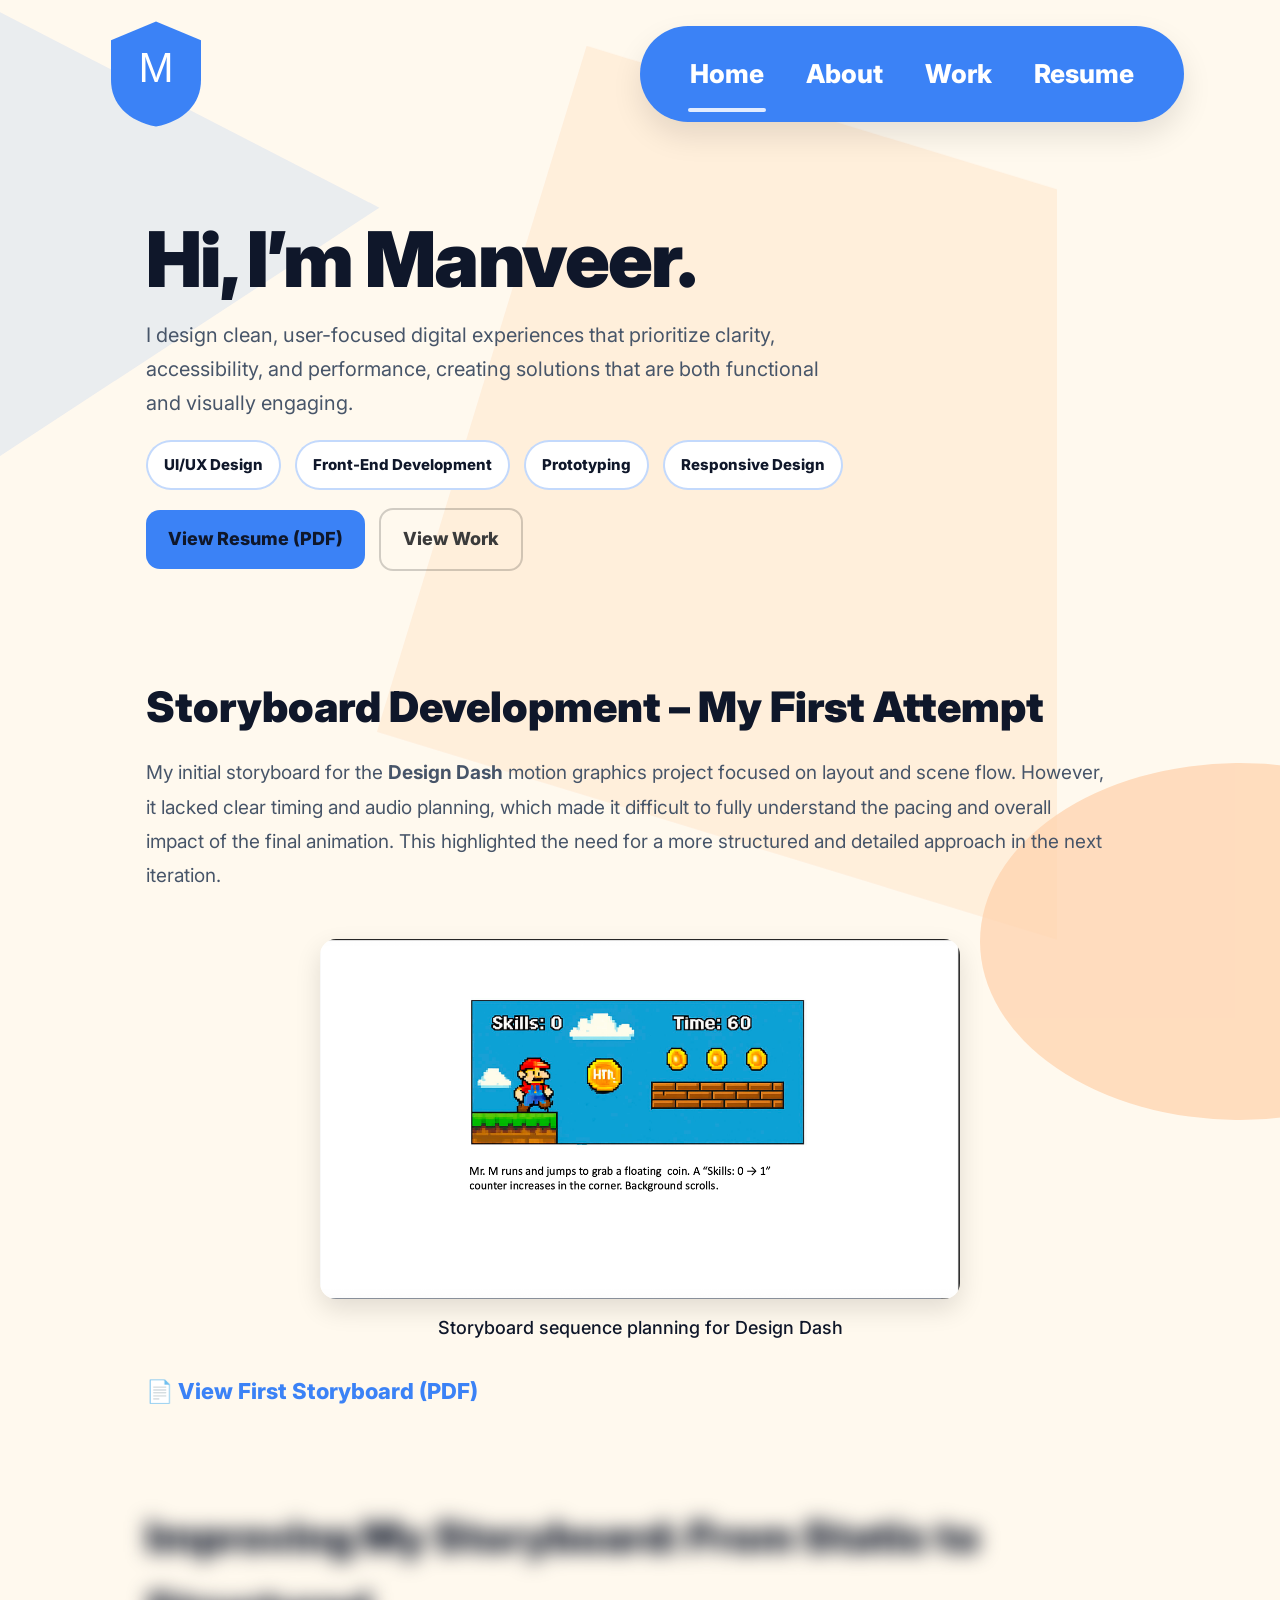
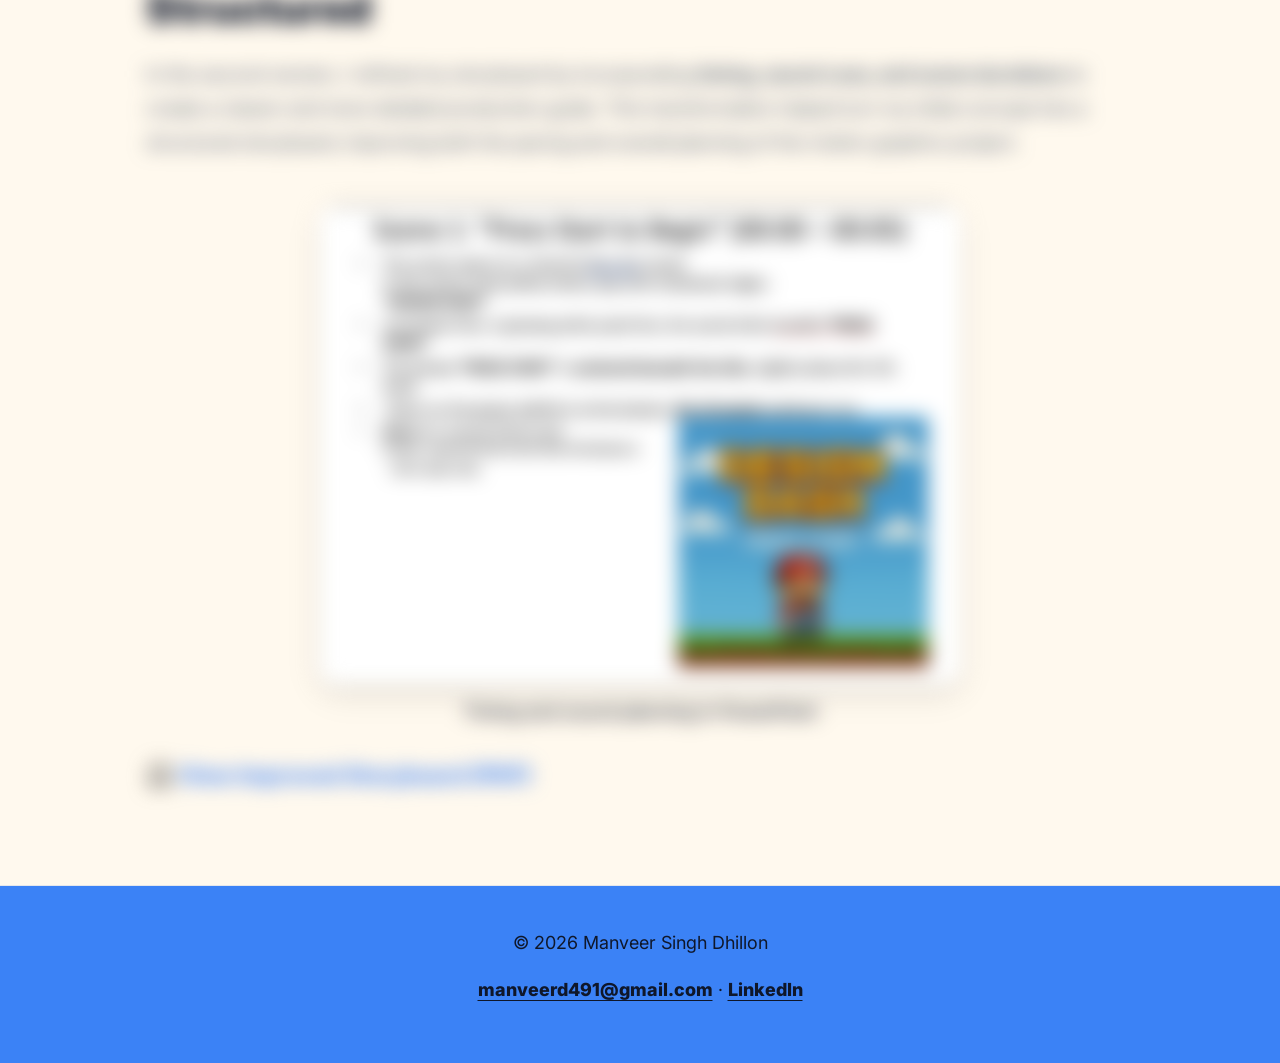
==== index.html @ c2b18f62 "Add files via upload" ====
<!doctype html>
<html lang="en">
<head>
  <meta charset="utf-8">
  <meta name="viewport" content="width=device-width, initial-scale=1">
  <title>Manveer Singh Dhillon — Portfolio</title>

  <!-- Google Fonts (keep Inter; remove Pacifico if not using it) -->
  <link href="https://fonts.googleapis.com/css2?family=Inter:wght@400;600;700&display=swap" rel="stylesheet">
  <link rel="stylesheet" href="style.css">
  <script src="script.js" defer></script>
</head>

<body class="home">

  <!-- NAV (ONLY ONE Home link, with active class) -->
  <nav class="nav">
    <div class="nav-inner">
      
     <a class="brand" href="index.html">
  <img src="assets/logo-shield.svg" alt="Manveer Logo" class="nav-logo">
</a>
      <div class="menu">
        <a href="index.html" class="active">Home</a>
        <a href="about.html">About</a>
        <a href="work.html">Work</a>
        <a href="assets/Manveer_Singh_Dhillon_Resume.pdf" target="_blank" rel="noopener">Resume</a>
      </div>
      
    </div>
  </nav>
<!-- PAGE DECOR SHAPES -->
<div class="page-decor" aria-hidden="true">
  <img src="assets/Polygon 4.svg" class="shape shape-polygon" alt="">
  <img src="assets/Rectangle 30.svg" class="shape shape-rect" alt="">
  <img src="assets/Ellipse 4.svg" class="shape shape-ellipse" alt="">
</div>
<!-- HERO -->
<header class="hero">

  <div class="container hero-inner">
    <div class="hero-content hero-load">
      <h1>Hi, I’m Manveer.</h1>

      <p class="lead">
       I design clean, user-focused digital experiences that prioritize clarity, accessibility, and performance, creating solutions that are both functional and visually engaging.
      </p>

      <div class="hero-cta-block">
        <ul class="skill-strip">
          <li>UI/UX Design</li>
          <li>Front-End Development</li>
          <li>Prototyping</li>
          <li>Responsive Design</li>
        </ul>

        <div class="hero-actions">
          <a class="btn btn-primary"
             href="assets/Manveer_Singh_Dhillon_Resume.pdf"
             target="_blank" rel="noopener">
            View Resume (PDF)
          </a>

          <a class="btn btn-ghost" href="work.html">
            View Work
          </a>
        </div>
      </div>
    </div>
  </div>
</header>

  <!-- ARTICLE 1 -->
   <section class="article reveal">
    <h2>Storyboard Development – My First Attempt</h2>
    <p>
      My initial storyboard for the <strong>Design Dash</strong>  motion graphics project focused on layout and scene flow. However, it lacked clear timing and audio planning, which made it difficult to fully understand the pacing and overall impact of the final animation. This highlighted the need for a more structured and detailed approach in the next iteration.
    </p>

    <div class="article-images">
      <figure>
       <img class="reveal-img" src="assets/storyboard-sample.png" alt="Storyboard sample frame">
        <figcaption>Storyboard sequence planning for Design Dash</figcaption>
      </figure>
    </div>

    <p>
      <a href="assets/Dhillon_Storyboard_ProjectB.pdf" target="_blank" rel="noopener">📄 View First Storyboard (PDF)</a>
    </p>
  </section>

  <!-- ARTICLE 2 -->
  <section class="article reveal">
    <h2>Improving My Storyboard: From Static to Structured</h2>
    <p>
      In the second version, I refined my storyboard by incorporating  <strong>timing, sound cues, and scene durations</strong> to create a clearer and more detailed production guide. This transformation helped turn my initial concept into a structured storyboard, improving both the pacing and overall planning of the motion graphics project.
    </p>

    <div class="article-images">
      <figure>
        <img class="reveal-img" src="assets/storyboard-improved.png" alt="Storyboard with timing and music planning">
        <figcaption>Timing and sound planning in PowerPoint</figcaption>
      </figure>
    </div>

    <p>
      <a href="assets/MDIA_3075_Portfolio_1_Article_Support_Creation.pdf" target="_blank" rel="noopener">🎧 View Improved Storyboard (PDF)</a>
    </p>
  </section>
<script>
  const revealItems = document.querySelectorAll(".reveal, .reveal-img");

  const io = new IntersectionObserver((entries) => {
    entries.forEach((entry) => {
      if (entry.isIntersecting) {
        entry.target.classList.add("is-visible");
      } else {
        entry.target.classList.remove("is-visible");
      }
    });
  }, { threshold: 0.15 });

  revealItems.forEach((el) => io.observe(el));
</script>
<script>
  const nav = document.querySelector(".nav");

  window.addEventListener("scroll", () => {
    if (window.scrollY > 50) {
      nav.classList.add("shrink");
    } else {
      nav.classList.remove("shrink");
    }
  });
</script>

  <!-- FOOTER -->
  <footer class="footer">
    <p>© 2026 Manveer Singh Dhillon</p>
    <p>
      <a href="mailto:manveerd491@gmail.com">manveerd491@gmail.com</a> ·
      <a href="https://www.linkedin.com/in/manveer-dhillon-099b882b0" target="_blank" rel="noopener">LinkedIn</a>
    </p>
  </footer>

</body>
</html>
---- style.css ----
/* =========================
   ROOT / THEME
   ========================= */
:root{
  --brand: #1d4079;
  --brand-2: #3B82F6;
  --accent: #5fb0bf;

  --bg: #fff9ee;
  --bg-soft: #fff9ee;

  --ink: #0f172a;
  --muted: #475569;
  --line: 1.7;

  /* Typography scale (ONLY these sizes) */
  --h1: clamp(40px, 5vw, 56px);
  --h2: 32px;
  --h3: 22px;
  --body: 18px;
  --small: 14px;

  --container: 900px;
  --radius: 14px;
  --shadow: 0 6px 18px rgba(0,0,0,0.10);
  --shadow-soft: 0 2px 6px rgba(0,0,0,0.06);
}

/* =========================
   BASE / GLOBAL
   ========================= */
*{ box-sizing: border-box; }
/* =========================
   ROOT / THEME
   ========================= */
:root{
  --brand: #1d4079;
  --brand-2: #3B82F6;
  --accent: #5fb0bf;

  --bg: #fff9ee;
  --bg-soft: #fff9ee;

  --ink: #0f172a;
  --muted: #475569;
  --line: 1.7;

  /* Typography scale (ONLY these sizes) */
  --h1: clamp(40px, 5vw, 56px);
  --h2: 32px;
  --h3: 22px;
  --body: 18px;
  --small: 14px;

  --container: 900px;
  --radius: 14px;
  --shadow: 0 6px 18px rgba(0,0,0,0.10);
  --shadow-soft: 0 2px 6px rgba(0,0,0,0.06);
}

/* =========================
   BASE / GLOBAL
   ========================= */
*{ box-sizing: border-box; }

body{
  font-family: "Inter", Arial, sans-serif;
  margin: 0;
  background: var(--bg);
  color: var(--ink);
  line-height: var(--line);
}

/* Global typography */
h1{ font-size: var(--h1); line-height: 1.1; margin: 0 0 16px; }
h2{ font-size: var(--h2); margin: 0 0 12px; }
h3{ font-size: var(--h3); margin: 0 0 10px; }
p{ font-size: var(--body); margin: 0 0 16px; color: var(--ink); }
small{ font-size: var(--small); color: var(--muted); }

a{ color: inherit; }
img{ max-width: 100%; height: auto; display:block; }

/* Layout helpers */
.container{
  max-width: var(--container);
  margin: 0 auto;
  padding: 24px;
}

.lead{
  font-size: 20px;
  color: var(--muted);
  max-width: 62ch;
}

/* =========================
   NAV (ALL PAGES) — CLEAN
   ========================= */


/* inner row */
.nav-inner{
  max-width: 1200px;
  margin: 0 auto;
  padding: 0 0px; /* ✅ controls how left the logo is */
  display: flex;
  justify-content: space-between;
  align-items: center;
}

.brand{
  display: inline-flex;
  align-items: center;
  text-decoration: none;
}

.nav-logo{
  width: 120px;
  height: auto;
  display: block;
  transition: width .25s ease;
}

/* Capsule menu */
.menu{
  display: flex;
  gap: 34px;
  align-items: center;
  background: var(--brand-2);
  padding: 18px 44px;
  border-radius: 999px;
  box-shadow: 0 10px 24px rgba(0,0,0,0.10);
  transition: padding .25s ease;
}

.nav .menu a{
  text-decoration: none;
  font-weight: 800;
  font-size: 26px;
  color: #fff;
  position: relative;
  padding: 6px 2px;
}

/* underline */
.nav .menu a::after{
  content:"";
  position:absolute;
  left:0;
  bottom:-10px;
  width:0;
  height:4px;
  background: rgba(255,255,255,0.85);
  border-radius: 999px;
  transition: width 0.25s ease;
}
.nav .menu a:hover::after,
.nav .menu a.active::after{
  width: 100%;
}

/* global shrink */
.nav.shrink{
  padding: 10px 0;
}

.nav.shrink .menu{
  padding: 10px 28px;
}

.nav.shrink .menu a{
  font-size: 16px;
}

/* responsive */
@media (max-width: 900px){
  .nav-inner{ flex-direction: column; gap: 14px; }
  .menu{ width: 100%; justify-content: center; padding: 14px 20px; gap: 18px; flex-wrap: wrap; }
  .nav .menu a{ font-size: 18px; }
}

.nav{
  transition: padding .25s ease, transform .25s ease;
}

.nav-logo{
  transition: width .25s ease;
}

.menu{
  transition: padding .25s ease;
}



body{
  padding-top: 160px;   /* adjust if needed */
}

/* ===== FINAL NAV + PAGE SPACING (KEEP ONLY THIS) ===== */
.nav{
  position: fixed;
  top: 0; left: 0; right: 0;
  z-index: 9999;
  background: var(--bg-soft);
}

/* pushes all pages below the fixed nav */
body{
  padding-top: 140px; /* change to 120 or 150 if needed */
}
/* =========================
   NAV — FINAL (put at VERY bottom)
   ========================= */

:root{
  --nav-h: 110px; /* tweak if needed */
}

/* push page content below fixed nav */
body{
  padding-top: var(--nav-h) !important;
}

/* fixed bar */
.nav{
  position: fixed !important;
  top: 0; left: 0; right: 0;
  z-index: 9999 !important;

  background: var(--bg-soft);  /* same cream background */
  padding: 14px 0 !important;  /* smaller so it doesn't cover hero */
}

/* row */
.nav-inner{
  max-width: 1200px;
  margin: 0 auto;
  padding: 0 24px; /* controls logo left spacing */
  display: flex;
  align-items: center;
  justify-content: space-between;
  gap: 24px;
}

/* logo size */
.nav-logo{
  width: 96px;     /* smaller so it doesn’t look huge */
  height: auto;
}

/* menu pill */
.menu{
  display: flex;
  align-items: center;
  gap: 34px;

  padding: 16px 36px;     /* smaller pill */
  border-radius: 999px;
  background: var(--brand-2);
  box-shadow: 0 10px 24px rgba(0,0,0,0.10);
}

.nav .menu a{
  font-size: 22px;        /* smaller text */
  font-weight: 800;
  text-decoration: none;
  color: #fff;
}

/* mobile */
@media (max-width: 900px){
  :root{ --nav-h: 140px; } /* nav becomes taller when stacked */

  .nav-inner{
    flex-direction: column;
    align-items: center;
    gap: 12px;
  }

  .menu{
    width: 100%;
    justify-content: center;
    flex-wrap: wrap;
    gap: 18px;
    padding: 14px 18px;
  }

  .nav .menu a{
    font-size: 18px;
  }
}

/* =========================
   HOME HERO (index.html)
   ========================= */

.hero-inner{
  display: grid;
  grid-template-columns: 1fr;   /* ✅ single column */
     gap: 22px;
  align-items: start;
}
.hero-logo{ width: 180px; } /* slightly smaller = cleaner */
.hero-logo-wrap{ margin-left: 0; } /* remove negative margin */

.hero-content p{
  font-size: 20px;
  color: var(--muted);
  max-width: 52ch;
}
/* =========================
   HOME HERO UPGRADES
   ========================= */

/* skills strip */
.skill-strip{
  list-style: none;
  display: flex;
  flex-wrap: wrap;
  gap: 10px;
  padding: 0;
  margin: 14px 0 18px;
}

/* skill pills */
.skill-strip li{
  font-size: 14px;
  font-weight: 700;
  padding: 8px 12px;
  border-radius: 999px;
  border: 1px solid rgba(59,130,246,0.35);
  background: #fff;
  color: #0f172a;
  transition: all 0.25s ease;
}

/* hover animation */
.skill-strip li:hover{
  background: #ffb678;  /* orange */
  color: #ffffff;       /* dark text (better contrast than white) */
  transform: scale(1.04);
  box-shadow: 0 10px 22px rgba(255,182,120,0.35);
}

/* buttons row */
.hero-actions{
  display: flex;
  gap: 12px;
  flex-wrap: wrap;
  align-items: center;
}

/* secondary button */
.btn-ghost{
  display: inline-block;
  padding: 12px 18px;
  border-radius: 12px;
  border: 1px solid rgba(0,0,0,0.18);
  font-weight: 700;
  text-decoration: none;
  color: inherit;
  background: transparent;
}

/* mobile align */
@media (max-width: 768px){
  .skill-strip{ justify-content: center; }
  .hero-actions{ justify-content: center; }
}
/* Buttons (global) */
.btn{
  display:inline-block;
  padding: 12px 18px;
  border-radius: 12px;
  text-decoration:none;
  font-weight: 700;
  border: 1px solid rgba(0,0,0,0.10);
  transition: transform .15s ease, opacity .15s ease;
}

.btn-primary{
  background: var(--brand-2);
  color: var(--ink);
  border-color: rgba(0,0,0,0.0);
}

/* Base button */
.btn{
  display:inline-block;
  padding: 12px 18px;
  border-radius: 12px;
  text-decoration:none;
  font-weight: 700;
  border: 1px solid rgba(0,0,0,0.10);
  transition: 
    background0.25s ease,
    transform 0.2s ease,
    box-shadow 0.2s ease,
    border-color 0.25s ease;
}

/* Primary button */
.btn-primary{
  background: var(--brand-2);
  color: #0f172a;
  border: none;
}

/* Primary hover */
.btn-primary:hover{
  border: 1px solid rgba(59,130,246,0.35);
  color: #ffffff;
  transform: scale(1.04);
  box-shadow: 0 12px 26px rgba(255,182,120,0.35);
}

/* Ghost button */
.btn-ghost{
  background: transparent;
  border: 1px solid rgba(0,0,0,0.18);
  color: #37435f;
}

/* Ghost hover */
.btn-ghost:hover{
  background: #ffb678;
border: 1px solid rgba(59,130,246,0.35);
  color: #ffffff;
  transform: scale(1.04);
  box-shadow: 0 12px 26px rgba(255,182,120,0.35);
}
/* ===== Scroll reveal animations ===== */
.reveal{
  opacity: 0;
  transform: translateY(20px);
  transition: opacity .7s ease, transform .7s ease;
  will-change: opacity, transform;
}

.reveal.is-visible{
  opacity: 1;
  transform: translateY(0);
}

/* images reveal */
.reveal-img{
  opacity: 0;
  transform: translateY(18px) scale(0.98);
  transition: opacity .8s ease, transform .8s ease;
  will-change: opacity, transform;
}

.reveal-img.is-visible{
  opacity: 1;
  transform: translateY(0) scale(1);
}

/* hover effect for images */
.article-images img{
  transition: transform .25s ease, box-shadow .25s ease;
}

.article-images img:hover{
  transform: translateY(-6px) scale(1.01);
  box-shadow: 0 14px 30px rgba(0,0,0,0.16);
}

/* accessibility */
@media (prefers-reduced-motion: reduce){
  .reveal, .reveal-img{
    opacity: 1;
    transform: none;
    transition: none;
  }
}
.hero-load{
  animation: heroIn .8s ease both;
}

@keyframes heroIn{
  from{ opacity: 0; transform: translateY(18px); }
  to{ opacity: 1; transform: translateY(0); }
}
/* Mobile hero */
@media (max-width: 768px){
  .hero-inner{
    grid-template-columns: 1fr;
    text-align:center;
    gap: 24px;
  }
  .hero-logo-wrap{ margin-left: 0; }
  .hero-logo{ margin: 0 auto; }
}
     

/* ===== HOME/ABOUT HERO DECOR ONLY ===== */
.hero{
  position: relative;
  overflow: hidden;
}

.hero-decor{
  position: absolute;
  inset: 0;
  pointer-events: none;
  z-index: 0; /* behind hero content */
}

.hero-decor img{
  position: absolute;
  max-width: none;
  height: auto;
  opacity: 0.22;
}

/* hero content above shapes */
.hero .container{
  position: relative;
  z-index: 2;
}

/* positions */
.hero-decor .hero-shape-rect{
  right: -160px;
  top: 160px;
  width: 640px;
}

.hero-decor .hero-shape-polygon{
  left: 55%;
  top: 58%;
  transform: translate(-50%, -50%);
  width: 560px;
}

.hero-decor .hero-shape-ellipse{
  left: 45%;
  bottom: -360px;
  transform: translateX(-50%);
  width: 900px;
}

body{
  position: relative;
  overflow-x: hidden;
}

.page-decor{
  position: fixed;
  inset: 0;
  pointer-events: none;
  z-index: 0;
}

nav, main, footer{
  position: relative;
  z-index: 1;
}

.page-decor .shape{
  position: absolute;
  height: auto;
  max-width: none;
  opacity: 0.16;
}

/* positions */
.page-decor .shape-polygon{
  width: 520px;
  left: -140px;
  top: -60px;
}

.page-decor .shape-rect{
  width: 680px;
  left: 56%;
  top: 56%;
  transform: translate(-50%, -50%);
}

.page-decor .shape-ellipse{
  width: 520px;
  left: auto !important;
  right: -220px !important;  /* move to right */
  bottom: -220px;
  opacity: 60;
}

/* =========================
   FOOTER (ALL PAGES)
   ========================= */
.footer{
  background: var(--brand-2);
  color: var(--ink);
  text-align:center;
  padding: 18px;
  margin-top: 60px;
  border-top: 1px solid #e5e7eb;
  opacity: 0.95;
}
.footer{
  position: relative;
  z-index: 1;
}
/* =========================
   HOME ARTICLES (index.html)
   ========================= */
.article{
  max-width: var(--container);
  margin: 60px auto;
  padding: 0 20px;
}

.article h2{
  font-size: 28px;
  margin-bottom: 12px;
}

.article p{
  font-size: 18px;
  color: var(--muted);
}

.article-images{
  display:flex;
  justify-content:center;
  margin: 20px 0;
}

.article-images img{
  width: 90%;
  max-width: 520px;
  border-radius: 12px;
  box-shadow: var(--shadow);
}

.article a{
  color: var(--brand-2);
  font-weight: 700;
  text-decoration:none;
}
.article a:hover{ text-decoration: underline; }

/* =========================
   WORK PAGE PROJECT CARDS (work.html)
   ========================= */
.project-feature{
  display:grid;
  grid-template-columns: 1.1fr 1fr;
  gap: 32px;
  align-items:center;
  padding: 32px;
  border: 3px solid #8fb7ff;
  border-radius: 26px;
  background: #fff9ee;
  margin-top: 40px;
  box-shadow: var(--shadow-soft);
}

.project-kicker{
  font-weight: 800;
  letter-spacing: .08em;
  text-transform: uppercase;
  color: #f39a4a;
  margin: 0 0 10px;
}

.project-title{
  font-size: 56px;
  line-height: 1;
  margin: 0 0 16px;
}

.project-desc{
  font-size: 20px;
  line-height: 1.6;
  max-width: 52ch;
  margin: 0 0 18px;
  color: #2f3b4a;
}

/* Tags list */
.project-tags{
  display:flex;
  flex-wrap:wrap;
  gap: 10px 18px;
  padding: 0;
  margin: 0 0 26px;
  list-style: none;
  color: #2f3b4a;
  font-weight: 700;
  font-size: 16px;
}

.project-tags li::before{
  content:"•";
  margin-right: 8px;
  color:#8fb7ff;
}

/* Project button */
.project-btn{
  display:inline-block;
  padding: 14px 24px;
  border-radius: 16px;
  background:#ffb678;
  color:#fff;
  font-weight: 900;
  text-decoration:none;
  font-size: 18px;
  box-shadow: 0 8px 18px rgba(0,0,0,.12);
  transition: transform .15s ease, opacity .15s ease;
}
.project-btn:hover{ transform: translateY(-1px); opacity: .95; }

.project-feature__media{
  background: rgba(0,0,0,.06);
  border-radius: 22px;
  padding: 20px;
}

.project-feature__media img{
  width: 100%;
  height: auto;
  display:block;
  border-radius: 18px;
}

/* Work page responsive */
@media (max-width: 900px){
  .project-feature{ grid-template-columns: 1fr; }
  .project-title{ font-size: 44px; }
}

/* =========================
   WORK PAGE: FIGMA LINKS (work.html)
   ========================= */
.prototype-section{
  margin-top: 60px;
  padding: 20px 0;
  border-top: 2px solid #e5e7eb;
  position: relative;
  z-index: 10;
}

.figma-links{
  display:flex;
  flex-direction: column;
  gap: 12px;
}

.figma-links a{
  display:block;
  padding: 14px 16px;
  border-radius: 12px;
  background: #f9fafb;
  box-shadow: var(--shadow-soft);
  color: var(--brand);
  text-decoration:none;
  font-weight: 800;
  overflow-wrap: anywhere;
  transition: transform .15s ease;
}
.figma-links a:hover{ transform: translateY(-1px); text-decoration: underline; }

/* =========================
   VIDEO + DOWNLOAD LIST (work.html)
   ========================= */
.project-card{
  max-width:800px;
  margin:24px auto 0;
  background:#f9fafb;
  padding:16px;
  border-radius:14px;
  box-shadow:0 4px 12px rgba(0,0,0,0.08);
}

.project-card img{ width:100%; border-radius:12px; }

.project-card figcaption{
  margin-top:10px;
  font-size:14px;
  font-weight:700;
  color:#334155;
  text-align:center;
}

.download-list{
  list-style:none;
  padding:0;
  max-width:600px;
  margin:20px auto 0;
}

.download-list li{
  background:#f9fafb;
  padding:14px 18px;
  border-radius:12px;
  margin-bottom:12px;
  box-shadow:0 3px 8px rgba(0,0,0,0.06);
}

.work-video{
  display:block;
  width:100%;
  max-width:900px;
  margin:20px auto 0;
  border-radius:12px;
  box-shadow:0 6px 24px rgba(0,0,0,0.18);
}

/* =========================
   CASE STUDY HERO (pinpal.html)
   ========================= */
.case-hero{
  background: var(--bg-soft);
  padding: 64px 0 46px;
  border-bottom: 1px solid #e5e7eb;
}

.case-hero__inner{
  max-width: var(--container);
  margin: 0 auto;
  padding: 0 24px;

  display: grid;
  grid-template-columns: 1.1fr 0.9fr;
  gap: 42px;
  align-items: center;
}

.case-hero__kicker{
  font-weight: 900;
  letter-spacing: .10em;
  text-transform: uppercase;
  color: var(--muted);
  margin: 0 0 10px;
}

.case-hero__title{
  font-size: clamp(44px, 6vw, 68px);
  line-height: 1;
  margin: 0 0 22px;
}

.case-hero__meta{
  background: #ffffff;
  border: 1px solid #e5e7eb;
  border-radius: 14px;
  padding: 14px 16px;
  max-width: 260px;
  box-shadow: var(--shadow-soft);
  margin-bottom: 18px;
}

.case-hero__metaTitle{
  margin: 0;
  font-size: 14px;
  color: var(--muted);
  font-weight: 800;
}

.case-hero__metaValue{
  margin: 6px 0 0;
  font-size: 18px;
  font-weight: 900;
  color: var(--ink);
}

.case-hero__btn{
  display: inline-block;
  padding: 14px 20px;
  border-radius: 14px;
  background: var(--brand-2);
  color: var(--ink);
  font-weight: 900;
  text-decoration: none;
  box-shadow: var(--shadow-soft);
  transition: transform .15s ease, opacity .15s ease;
}
.case-hero__btn:hover{ transform: translateY(-1px); opacity: .95; }

.case-hero__frame{
  background: #ffffff;
  border: 1px solid #e5e7eb;
  border-radius: 22px;
  padding: 18px;
  box-shadow: var(--shadow);
}

.case-hero__frame img{
  width: 100%;
  height: auto;
  border-radius: 16px;
  display: block;
}

/* Case study responsive */
@media (max-width: 900px){
  .case-hero__inner{ grid-template-columns: 1fr; }
  .case-hero__frame{ order: -1; }
}

/* =========================
   ABOUT PAGE 
   ========================= */

/* Side-by-side images container */
.about-images{
  max-width: 900px;
  margin: 0 auto 60px;
  display: flex;
  align-items: center;
  justify-content: center;
  gap: 28px;
}

/* Each image block */
.about-images .image-item{
  max-width: 320px;
  text-align: center;
}

/* Images themselves */
.about-images .image-item img{
  width: 100%;
  max-height: 240px;
  object-fit: contain;
}

/* ARROWS */
.arrow-right,
.arrow-down{
  display:flex;
  align-items:center;
  justify-content:center;
  font-size: 42px;
  font-weight: 900;
  color: var(--brand);
  opacity: 1;
  min-width: 40px;
  min-height: 40px;
}

/* Arrow symbols */
.arrow-right::before{ content:"→"; }
.arrow-down::before{ content:"↓"; }

/* Positioning */
.arrow-right{
  flex: 0 0 auto;
  margin: 0 12px;
}

.arrow-down{
  margin: 24px auto 20px;
}

/* Survey section (bottom image) */
.process-bottom{
  max-width: 620px;
  margin: 0 auto 80px;
  text-align: center;
}

/* Survey images */
.process-bottom img{
  width: 100%;
  max-width: 520px;
  max-height: 320px;
  object-fit: contain;
}

/* Caption text */
.process-bottom .caption,
.about-images .caption{
  font-size: 15px;
  color: var(--muted);
  margin-top: 10px;
}

.skip-link {
  position: absolute;
  top: -40px;
  left: 0;
  background: #000;
  color: #fff;
  padding: 8px 16px;
  text-decoration: none;
  z-index: 1000;
}

.skip-link:focus {
  top: 0;
}
/* Mobile: stack images + swap arrows */
@media (max-width: 768px){
  .about-images{
    flex-direction:column;
    gap: 18px;
  }

  .about-images .image-item{
    max-width: 520px;
  }

  .about-images .image-item img{
    max-width: 520px;
  }

  .arrow-right{
    display:none;
  }

  .arrow-down{
    margin: 10px 0 24px;
  }
}

/* About page logo smaller only */
.about-hero .about-logo{
  width: 140px;
  max-width: 140px;
  height: auto;
}
/* =========================
   Arrow Animations
   ========================= */

/* Right arrow slide animation */
@keyframes slideArrow {
  0%   { transform: translateX(0); }
  50%  { transform: translateX(6px); }
  100% { transform: translateX(0); }
}

.arrow-right {
  animation: slideArrow 1.5s ease-in-out infinite;
}

/* Down arrow bounce animation */
@keyframes bounceArrow {
  0%   { transform: translateY(0); }
  50%  { transform: translateY(6px); }
  100% { transform: translateY(0); }
}

.arrow-down {
  animation: bounceArrow 1.5s ease-in-out infinite;
}
/* =========================
   Image Entry Animation
   ========================= */

@keyframes fadeUp {
  from {
    opacity: 0;
    transform: translateY(20px);
  }
  to {
    opacity: 1;
    transform: translateY(0);
  }
}

.about-images .image-item,
.process-bottom {
  opacity: 0;
  animation: fadeUp 0.8s ease forwards;
}

/* Stagger timing */
.about-images .image-item:nth-child(1) {
  animation-delay: 0.2s;
}

.about-images .image-item:nth-child(3) {
  animation-delay: 0.4s;
}

.process-bottom {
  animation-delay: 0.6s;
}
.about-images .image-item img,
.process-bottom img {
  transition: transform 0.3s ease, box-shadow 0.3s ease;
  border-radius: 8px;
}

.about-images .image-item img:hover,
.process-bottom img:hover {
  transform: translateY(-6px);
  box-shadow: 0 12px 24px rgba(0,0,0,0.12);
}
@media (prefers-reduced-motion: reduce) {
  .about-images .image-item,
  .process-bottom,
  .arrow-right,
  .arrow-down {
    animation: none;
    transform: none;
  }
}
/* VALUES SECTION (FINAL - matches your theme) */
.about-values{
  padding: 100px 0;
}

.values-grid{
  display: grid;
  grid-template-columns: repeat(auto-fit, minmax(260px, 1fr));
  gap: 30px;
  margin-top: 50px;
}

.value-card{
  background: rgba(255,255,255,0.55);
  border: 2px solid rgba(59,130,246,0.22);
  padding: 56px 36px;
  border-radius: 28px;
  text-align: center;
  box-shadow: 0 10px 24px rgba(0,0,0,0.06);
  transition: transform .25s ease, box-shadow .25s ease, border-color .25s ease;
}

.value-card:hover{
  transform: translateY(-8px);
  border-color: rgba(255,182,120,0.75);
  box-shadow: 0 20px 44px rgba(0,0,0,0.10);
}

.value-icon{
  width: 62px;
  height: 62px;
  display: grid;
  place-items: center;
  margin: 0 auto 20px;
  border-radius: 999px;
  background: rgba(59,130,246,0.12);
  border: 2px solid rgba(59,130,246,0.18);
  font-size: 28px;
}

.value-card h3{
  font-size: 40px;
  line-height: 1.1;
  font-weight: 900;
  color: var(--brand);
  margin-bottom: 18px;
}

.value-card p{
  font-size: 18px;
  line-height: 1.7;
  color: #3c4a5c;
  max-width: 30ch;
  margin: 0 auto;
}
/* CTA SECTION */
/* ===== CTA CLEAN FINAL ===== */

.about-cta{
  padding: 70px 0;
}

/* keep items close */
.about-cta .cta-inner{
  display: flex;
  align-items: center;
  justify-content: flex-start;
  gap: 18px;
  padding: 20px 0;
}

/* make sure NO rectangle card */
.about-cta .cta-inner{
  background: transparent !important;
  box-shadow: none !important;
  border-radius: 0 !important;
  overflow: visible !important;
}
.about-cta .cta-inner::before,
.about-cta .cta-inner::after{
  display: none !important;
  content: none !important;
}

.about-cta .cta-copy{
  max-width: 720px;
}

/* ORANGE SHINING TEXT */
.about-cta .cta-text{
  margin: 0;
  font-size: clamp(28px, 3vw, 42px);
  font-weight: 700;
  line-height: 1.15;
  letter-spacing: -0.4px;

  background: linear-gradient(
    110deg,
    #0f172a 38%,
    #ff8c42 48%,
    #ffd1b3 52%,
    #0f172a 62%
  );
  background-size: 220% auto;

  color: transparent;
  -webkit-text-fill-color: transparent;
  -webkit-background-clip: text;
  background-clip: text;

  animation: shine 6s linear infinite;
}

/* if any child tags inside, force same shine */
.about-cta .cta-text *{
  color: transparent !important;
  -webkit-text-fill-color: transparent !important;
  -webkit-background-clip: text !important;
  background-clip: text !important;
}

@keyframes shine{
  0%   { background-position: 220% center; }
  100% { background-position: -220% center; }
}

/* ORANGE BUTTON + ORANGE HOVER (NO BLUE ANYWHERE) */
.about-cta .cta-button{
  display: inline-flex;
  align-items: center;
  gap: 10px;

  padding: 14px 22px;
  border-radius: 999px;

  background: #ff8c42;
  color: #fff;
  font-weight: 700;
  text-decoration: none;

  border: 1px solid rgba(255,255,255,0.25);
  box-shadow: 0 12px 28px rgba(255,140,66,0.28);

  transition: transform 180ms ease, box-shadow 180ms ease, filter 180ms ease;
}

.about-cta .cta-button:hover{
  transform: translateY(-2px);
  box-shadow: 0 16px 34px rgba(255,140,66,0.40);
  filter: brightness(1.02);
}

.about-cta .cta-button:active{
  transform: translateY(0);
}
.lets-talk{
  transition: 
    transform .25s ease,
    box-shadow .25s ease;
}

.lets-talk:hover{
  transform: translateY(-6px) scale(1.04);
  box-shadow: 
    0 25px 50px rgba(255,140,66,0.45),
    0 0 40px rgba(255,180,120,0.4);
}
/* mobile */
@media (max-width: 820px){
  .about-cta .cta-inner{
    flex-direction: column;
    align-items: flex-start;
  }}

/* =========================
   PINPAL ONLY (projects/pinpal.html)
   ========================= */

/* Make hero area wider on desktop (so it doesn't look boxed/centered too tight) */
.page-pinpal .case-hero__inner{
  max-width: 1400px;
  margin: 0 auto;
  padding: 0 64px;
}

/* Make the hero image behave nicely (mockup style) */
.page-pinpal .case-hero__frame{
  padding: 22px;
}
/* PINPAL: hero should be single column after removing image */
.page-pinpal .case-hero__inner{
  grid-template-columns: 1fr;
}


.page-pinpal .case-hero__frame img{
  width: 100%;
  height: auto;
  display: block;
  border-radius: 18px;
  object-fit: contain;
}

/* FULL WIDTH content area ONLY on pinpal */
.page-pinpal .page-pinpal-main{
  max-width: none;
  padding: 0; /* removes the global .container limit */
}

/* Sidebar + content layout: LEFT aligned (not centered) */
.page-pinpal .case-layout{
  display: grid;
  grid-template-columns: 320px 1fr;
  gap: 88px;

  /* IMPORTANT: no auto-centering */
  max-width: none;
  margin: 80px 0 0;     /* no left/right auto */
  padding: 0 64px;      /* space from screen edge */
  align-items: start;
}

/* Sticky sidebar */
.page-pinpal .case-sidebar{
  position: sticky;
  top: 120px;
  align-self: start;
}

/* Sidebar title */
.page-pinpal .case-sidebar .kicker{
   font-size: 16px;
  font-weight: 900;
  letter-spacing: .16em;
  color: #f39a4a;
  margin: 0 0 26px;
}



/* Sidebar links bigger */
.page-pinpal .case-sidebar a{
display: block;
  font-size: 22px;
  font-weight: 800;
  text-decoration: none;
  color: #0f172a;
  margin-bottom: 20px;
}

.page-pinpal .case-sidebar a:hover{
  color: #f39a4a;
}

/* Mobile */
@media (max-width: 900px){
  .page-pinpal .case-hero__inner{
    padding: 0 24px;
  }

  .page-pinpal .case-layout{
    grid-template-columns: 1fr;
    gap: 32px;
    padding: 0 24px;
  }

  .page-pinpal .case-sidebar{
    position: static;
  }
}

/* =========================
   PINPAL HERO — REMOVE CARD LOOK
   ========================= */

.page-pinpal .case-hero{
  background: transparent;   /* remove the big hero background */
  border-bottom: none;       /* remove bottom line */
  padding: 32px 0 0;         /* smaller spacing */
}

/* PINPAL: single-column hero (no image) */
.page-pinpal .case-hero__inner{
  grid-template-columns: 1fr;
}


/* remove the white box around image */
.page-pinpal .case-hero__frame{
  background: transparent;
  border: none;
  box-shadow: none;
  padding: 0;
  border-radius: 0;
}

/* optional: keep image clean */
.page-pinpal .case-hero__frame img{
  border-radius: 18px;  /* keep rounded image only (or set 0 if you want sharp) */
}


/* PINPAL – Goals extra content */

.page-pinpal .goals+extra,
.page-pinpal .goals-extra{
  display: grid;
  grid-template-columns: 1fr 1fr;
  gap: 40px;              /* smaller gap */
  max-width: 900px;       /* key: stops it stretching too wide */
  width: 100%;
}
.page-pinpal .goals-block h3{
  font-size: 28px;
  font-weight: 900;
  margin-bottom: 16px;
  color: var(--ink);
}

.page-pinpal .goals-list{
  list-style: none;
  padding: 0;
  margin: 0;
}

.page-pinpal .goals-list li{
  font-size: 18px;
  font-weight: 700;
  margin-bottom: 12px;
  color: var(--ink);
}

.page-pinpal .goals-list li::before{
  content: "•";
  color: var(--brand-2);
  margin-right: 10px;
}

/* Mobile */
@media (max-width: 900px){
  .page-pinpal .goals-extra{
    grid-template-columns: 1fr;
    gap: 32px;
  }
}
/* PINPAL – Goals side by side */
.page-pinpal .goals-extra{
  display: grid;
  grid-template-columns: 1fr 1fr; /* 👈 side by side */
  gap: 64px;
  margin-top: 40px;
}

/* =========================
   DIGITAL HEALTH —
   ========================= */

/* HERO section background + spacing */
.page-digital-health .case-hero{
  background: var(--bg-soft);     /* same as your other hero bg */
  border-bottom: none;            /* removes the line */
  padding: 64px 0 46px;           /* same spacing as your base hero */
}

/* DIGITAL HEALTH HERO — spread like the example (text left, image right) */
.page-digital-health .case-hero__inner{
  max-width: 1400px;
  margin: 0 auto;
  padding: 0 64px;

  display: grid;
  grid-template-columns: 1.1fr 0.9fr; /* LEFT text | RIGHT image */
  gap: 56px;
  align-items: center;
}

/* Left content: force left alignment */
.page-digital-health .case-hero__left{
  text-align: left;
}

/* Title sizing (optional tweak to match your style) */
.page-digital-health .case-hero__title{
  font-size: clamp(44px, 6vw, 68px);
  line-height: 1;
}

/* Duration card stays the same but you can slightly widen it */
.page-digital-health .case-hero__meta{
  max-width: 320px;
}

/* Back to work button spacing */
.page-digital-health .case-hero__btn{
  margin-top: 14px;
}

/* ✅ REMOVE / HIDE ANY HERO IMAGE IF IT'S STILL IN YOUR HTML */
.page-digital-health .case-hero__right,
.page-digital-health .case-hero__frame,
.page-digital-health .case-hero__frame img{
  display: none !important;
}

/* Mobile spacing */
@media (max-width: 900px){
  .page-digital-health .case-hero__inner{
    padding: 0 24px;
  }
}
/* =========================
   DIGITAL HEALTH CONTENT
   ========================= */

.page-dhw-content{
  background: #fff9ee;
}

/* layout */
.case-layout{
  display: grid;
  grid-template-columns: 340px 1fr; /* ⬅️ wider sidebar */
  gap: 80px;
  padding: 100px 64px;
}

.page-digital-health .case-content{
  max-width: 1000px;
  margin: 0 auto;
}






/* sidebar */
.case-sidebar{
  position: sticky;
  top: 120px;
}

.case-sidebar .kicker{
  font-size: 14px;
  font-weight: 900;
  letter-spacing: .14em;
  color: #f39a4a;
  margin-bottom: 16px;
  border-bottom: 3px solid #ffb678;
  padding-bottom: 8px;
}

.case-sidebar nav a{
  display: block;
  font-weight: 800;
  margin: 14px 0;
  text-decoration: none;
  color: #0b1f3a;
}

.case-sidebar nav a.active{
  color: #ffb678;
}

/* content */
.case-content section{
  margin-bottom: 120px;
}

.section-title{
  font-size: 64px;
  font-weight: 900;
  color: #ffb678;
  margin-bottom: 32px;
}

/* two column row */
.two-col{
  display: grid;
  grid-template-columns: 1fr 1fr;
  gap: 80px;
  margin-top: 40px;
}

h3{
  font-size: 32px;
  margin-bottom: 16px;
  color: #0b1f3a;
}

/* pill list */
.pill-list{
  list-style: none;
  padding: 0;
  display: flex;
  flex-wrap: wrap;
  gap: 12px;
}

.pill-list li{
  font-weight: 700;
  color: #0b1f3a;
}

/* goals cards */
.card-grid{
  display: grid;
  grid-template-columns: repeat(3, 1fr);
  gap: 32px;
  margin-top: 40px;
}

.goal-card{
  border: 3px solid #8fb7ff;
  border-radius: 24px;
  padding: 60px 20px;
  text-align: center;
  font-weight: 900;
  font-size: 20px;
  color: #0b1f3a;
  background: #fff9ee;
}

/* mobile */
@media (max-width: 900px){
  .case-layout{
    grid-template-columns: 1fr;
    padding: 60px 24px;
  }

  .case-sidebar{
    position: static;
  }

  .two-col{
    grid-template-columns: 1fr;
  }

  .card-grid{
    grid-template-columns: 1fr;
  }

  .section-title{
    font-size: 44px;
  }
}
.skills-list{
  padding-left: 0;
  margin: 0;
}

.goal-item{
  display: flex;
  align-items: center;
  gap: 14px;
  list-style: none;
  font-size: 22px;
  font-weight: 600;
  color: #0b1f3a;
}

.goal-icon{
  width: 32px;
  height: 32px;
  stroke-width: 2.5;
  color: #ffb678;
  flex-shrink: 0;
}

.goals-list {
  margin-top: 24px;
  padding-left: 22px;
  font-size: 18px;
  line-height: 1.7;
  color: #0b1f3a;
}

.goals-list li {
  margin-bottom: 12px;
}
.goals-list {
  list-style: none;
  padding-left: 0;
}

.goals-list li {
  position: relative;
  padding-left: 20px;
}

.goals-list li::before {
  content: "•";
  position: absolute;
  left: 0;
  color: #ffb678;
  font-weight: bold;
}

.section-divider{
  width: 100%;
  max-width: 1200px;        /* keeps it centered like your content */
  height: 3px;
  background: #8fb7ff;     /* soft blue line */
  margin: 80px auto;       /* space above & below */
  border-radius: 2px;
}
.page-digital-health{
  background: var(--bg-soft); /* cream page background */
}

.page-digital-health .case-hero{
  background: var(--bg-soft); /* SAME as page */
  border-bottom: none;
  padding: 120px 0 80px; /* control spacing */
}
/* DIGITAL HEALTH – Inline Skills Row */

.skills-list{
  display: flex;
  flex-wrap: wrap;
  gap: 30px;
  list-style: none;
  padding: 0;
  margin-top: 24px;
}

.skills-list li{
  position: relative;
  padding-left: 16px;
  font-size: 8px;
  font-weight: 700;   /* slightly bold */
  color: #0b1f3a;
}

.skills-list li::before{
  content: "";
  position: absolute;
  left: 0;
  top: 50%;
  transform: translateY(-50%);
  width: 8px;
  height: 8px;
  background: #8fb7ff; /* SAME blue as your borders */
  border-radius: 50%;
}
/* FORCE inline blue-bullet skills row */
.page-digital-health ul.skills-list,
.page-digital-health ul.project-tags{
  display: flex !important;
  flex-wrap: wrap !important;
  gap: 30px !important;
  list-style: none !important;
  padding: 0 !important;
  margin: 24px 0 0 !important;
}

/* Digital Health tools — inline blue bullets */
.work-tools-inline{
  display: flex !important;
  flex-wrap: wrap !important;
  gap: 30px !important;
  list-style: none !important;
  padding: 0 !important;
  margin: 24px 0 0 !important;
}

.work-tools-inline li{
  position: relative !important;
  padding-left: 16px !important;
  font-size: 18px !important;
  font-weight: 700 !important;
  color: #0b1f3a !important;
}

.work-tools-inline li::before{
  content: "" !important;
  position: absolute !important;
  left: 0 !important;
  top: 50% !important;
  transform: translateY(-50%) !important;
  width: 8px !important;
  height: 8px !important;
  background: #8fb7ff !important;
  border-radius: 50% !important;
}
/* DIGITAL HEALTH sidebar size fix */
.page-digital-health .case-nav{
  position: sticky;
  top: 120px;
  display: flex;
  flex-direction: column;
  gap: 34px; /* less spacing */
}

/* smaller, clean */
.page-digital-health .case-nav a{
  display: inline-block;
  text-decoration: none;

  font-size: 32px;      /* ✅ smaller */
  font-weight: 700;
  line-height: 1.15;

  color: rgba(15, 23, 42, 0.45);
  margin: 0;
  position: relative;
}

/* active */
.page-digital-health .case-nav a.active{
  color: #FFC07A;
}

/* underline bar */
.page-digital-health .case-nav a.active::after{
  content: "";
  position: absolute;
  left: 0;
  bottom: -12px;
  width: 180px;   /* shorter underline */
  height: 5px;    /* thinner */
  background: #FFC07A;
  border-radius: 999px;
}

/* mobile */
@media (max-width: 900px){
  .page-digital-health .case-nav{
    gap: 18px;
  }
  .page-digital-health .case-nav a{
    font-size: 22px;
  }
  .page-digital-health .case-nav a.active::after{
    width: 120px;
    bottom: -10px;
    height: 4px;
  }
}
/* Smooth nav animation */
.nav{
  transition: padding 0.25s ease, transform 0.25s ease;
}

/* default sizes */
.nav .nav-logo{
  transition: transform 0.25s ease, height 0.25s ease;
  transform: none;              /* prevents jump */
}

/* IMPORTANT: stop logo moving on hover */
.brand,
.brand:hover{
  transform: none !important;
}
.brand img,
.brand:hover img{
  transform: none !important;
}

/* shrink state */
.nav.shrink{
  padding: 12px 0;              /* smaller top/bottom space */
}

/* shrink logo */
.nav.shrink .nav-logo{
  height: 54px;                 /* adjust */
}

/* shrink the pill menu */
.nav.shrink .menu-pill{
  padding: 14px 28px;
  box-shadow: 0 10px 22px rgba(0,0,0,0.12);
}

/* shrink the text inside */
.nav.shrink .menu-pill a{
  font-size: 20px;
  padding-bottom: 12px;
}

/* shrink underline */
.nav.shrink .menu-pill a.active::after{
  width: 70px;
  height: 5px;
}
/* =========================
   WIREFRAMES SECTION
   ========================= */

.wireframes-section{
  background: var(--bg-soft);   /* same cream background */
  padding: 120px 0;
  text-align: center;           /* centers the heading */
}

/* Title */
.wireframes-section .section-title{
  font-size: clamp(48px, 6vw, 90px);
  color: #ffb678;
  font-weight: 900;
  letter-spacing: 0.08em;
  margin-bottom: 60px;
}

/* ===== FIGMA EMBED — CLEAN SIZE ===== */

.figma-wrapper{
  width: 100%;
  max-width: 1200px;     /* smaller, cleaner */
  height: 650px;         /* reduced height */
  margin: 60px auto;

  background: #ffffff;
  padding: 16px;

  border-radius: 24px;
  border: 3px solid #8fb7ff;
  box-shadow: 0 18px 40px rgba(0,0,0,0.12);
}

.figma-wrapper iframe{
  width: 100%;
  height: 100%;
  border: none;
  border-radius: 18px;
}

/* =========================
   MOBILE
   ========================= */

@media (max-width: 900px){
  .figma-wrapper{
    height: 520px;
    padding: 14px;
  }
}

.page-digital-health .case-hero__meta{
  background: transparent;
  border: 0;
  box-shadow: none;
  padding: 0;
  max-width: none;
  margin-bottom: 18px; /* optional */
}
/* DIGITAL HEALTH HERO — image + text (use your dhw class) */
.page-digital-health .case-hero__inner--dhw{
  max-width: 1400px;
  margin: 0;
  padding: 0 64px;

  display: grid;
  grid-template-columns: 1.1fr 0.9fr; /* TEXT | IMAGE */
  gap: 80px;
  align-items: center;
}

/* Image box (right side) */
.page-digital-health .case-hero__image{
  display: flex;
  justify-content: flex-end; /* pushes image to the right */
}

/* Image styling */
.page-digital-health .case-hero__image img{
  width: 100%;
  max-width: 220px;
  height: auto;
  display: block;
  border-radius: 24px;
  box-shadow: 0 20px 40px rgba(0,0,0,0.18);
}

/* Text stays left */
.page-digital-health .case-hero__left{
  text-align: left;
}

/* Mobile */
@media (max-width: 900px){
  .page-digital-health .case-hero__inner--dhw{
    grid-template-columns: 1fr;
    gap: 40px;
    padding: 0 24px;
  }

  .page-digital-health .case-hero__image{
    justify-content: left;
    order: -1; /* image on top on mobile */
  }
}


/* Image styling */
.case-hero__image img{
  width: 100%;
  max-width: 420px;
  height: auto;
  display: block;
  border-radius: 24px;
  box-shadow: 0 20px 40px rgba(0,0,0,0.18);
}

/* Text stays left-aligned */
.page-digital-health .case-hero__left{
  text-align: left;
}


html{
  scroll-behavior: smooth;
}

/* so headings don't get hidden behind top nav when clicking */
.case-content section{
  scroll-margin-top: 120px;
}

.case-sidebar nav a{
  display: block;
  font-weight: 800;
  margin: 14px 0;
  text-decoration: none;
  color: #0b1f3a;
  transition: color .2s ease;
}

.case-sidebar nav a:hover{
  color: #ffb678;
}

.case-sidebar nav a.active{
  color: #ffb678;
}
.case-sidebar{
  position: sticky;
  top: 120px;   /* adjust if needed */
  height: fit-content;
  align-self: start;
}

/* DIGITAL HEALTH — typography override (safe for launch) */
.page-digital-health p,
.page-digital-health li{
  font-size: 18px !important;
  line-height: 1.7 !important;
  font-weight: 500 !important;
}

.page-digital-health .case-hero__title{
  font-size: 52px !important;
  font-weight: 900 !important;
  line-height: 1.05 !important;
}

.page-digital-health .section-title{
  font-size: 40px !important;
  font-weight: 900 !important;
}

.page-digital-health h3{
  font-size: 28px !important;
  font-weight: 700 !important;
}

.page-digital-health strong,
.page-digital-health b{
  font-weight: 700 !important;
}
/* =========================
   DIGITAL HEALTH — BOLD TEXT ONLY
   (no size or layout changes)
   ========================= */

.page-digital-health p,
.page-digital-health li{
  font-weight: 600 !important;   /* bold but readable */
}

/* slightly stronger emphasis */
.page-digital-health strong,
.page-digital-health b{
  font-weight: 700 !important;
}
.blue-margin{
  display: inline-block;
  padding: 24px;                 /* 👈 this is the “margin” look */
  background: #8fb7ff;           /* blue color */
  border-radius: 32px;           /* rounded outside */
}

.blue-margin img{
  display: block;
  border-radius: 20px;           /* rounded image */
  background: #fff;              /* keeps image clean */
}

/* =========================
   DIGITAL HEALTH — SVG HERO SHAPES (FINAL)
   ========================= */

/* hero container */
.page-digital-health .case-hero{
  position: relative;
  overflow: hidden;
}

/* container for decorative shapes */
.page-digital-health .dh-decor{
  position: absolute;
  inset: 0;
  pointer-events: none;
  z-index: 0;
}

/* keep hero content above shapes */
.page-digital-health .case-hero__inner{
  position: relative;
  z-index: 2;
}

/* =========================
   SHAPE ANIMATIONS (FASTER, CLEAN)
   ========================= */

/* left shape */
.page-digital-health .dh-shape--left{
  animation: dhFloatLeft 12s ease-in-out infinite;
}

/* right shape */
.page-digital-health .dh-shape--right{
  animation: dhFloatRight 14s ease-in-out infinite;
}

/* orange dot */
.page-digital-health .dh-dot{
  animation: dhDotFloat 8s ease-in-out infinite;
}

/* =========================
   KEYFRAMES
   ========================= */

@keyframes dhFloatLeft{
  0%, 100% {
    transform: translateY(0) rotate(0deg);
  }
  50% {
    transform: translateY(-28px) rotate(2deg);
  }
}

@keyframes dhFloatRight{
  0%, 100% {
    transform: translateY(0) rotate(0deg);
  }
  50% {
    transform: translateY(-22px) rotate(-2deg);
  }
}

@keyframes dhDotFloat{
  0%, 100% {
    transform: translateY(0);
  }
  50% {
    transform: translateY(-16px);
  }
}

/* =========================
   ACCESSIBILITY
   ========================= */

@media (prefers-reduced-motion: reduce){
  .page-digital-health .dh-shape--left,
  .page-digital-health .dh-shape--right,
  .page-digital-health .dh-dot{
    animation: none !important;
  }
}
/* =========================
   DIGITAL HEALTH — CONTENT SIDE SHAPES
   ========================= */

/* make content a positioning parent */
.page-digital-health .case-content{
  position: relative;
  z-index: 1;
}

/* decor layer sits behind text but still visible */
.page-digital-health .content-decor{
  position: absolute;
  inset: 0;
  pointer-events: none;
  z-index: 0;
  overflow: hidden;
}

/* make sure sections appear above shapes */
.page-digital-health .case-content > section{
  position: relative;
  z-index: 2;
}

/* shape base */
.page-digital-health .content-shape{
  position: absolute;
  width: 620px;
  height: auto;
  opacity: 0.12;
  filter: blur(0px);
}

/* left side */
.page-digital-health .content-shape--left{
  left: -360px;
  top: 180px;
  animation: contentFloatLeft 18s ease-in-out infinite;
}

/* right side */
.page-digital-health .content-shape--right{
  right: -360px;
  top: 760px; /* pushes it near Planning/Wireframes */
  animation: contentFloatRight 22s ease-in-out infinite;
}

/* animations */
@keyframes contentFloatLeft{
  0%,100% { transform: translateY(0); }
  50%     { transform: translateY(-38px); }
}

@keyframes contentFloatRight{
  0%,100% { transform: translateY(0); }
  50%     { transform: translateY(-28px); }
}

/* mobile */
@media (max-width: 900px){
  .page-digital-health .content-shape{
    opacity: 0.08;
    width: 480px;
  }

  .page-digital-health .content-shape--left{
    left: -300px;
  }

  .page-digital-health .content-shape--right{
    right: -300px;
  }
}

/* accessibility */
@media (prefers-reduced-motion: reduce){
  .page-digital-health .content-shape--left,
  .page-digital-health .content-shape--right{
    animation: none !important;
  }
}
/* keep background consistent (NO overlap) */
html, body{
  margin: 0;
  padding: 0;
  background: #fff9ee;
}

/* remove black strip without killing spacing */
.page-digital-health .case-hero,
.page-digital-health main,
.page-digital-health .page-dhw-content{
  background: #fff9ee !important;
  margin-top: 0 !important;
}

/* ✅ move logo more left ONLY on digital health */
.page-digital-health .nav-inner{
  padding-left: 24px !important;
  padding-right: 24px !important;
}
/* ===== DIGITAL HEALTH: NAV FIX ONLY ===== */
.page-digital-health .nav{
  position: fixed !important;   /* matches other pages */
  top: 0; left: 0; right: 0;
  z-index: 9999;
  background: var(--bg-soft) !important;
}

.page-digital-health .nav-inner{
  max-width: 1200px !important;   /* same as your other pages */
  margin: 0 auto !important;
  padding: 0 16px !important;     /* controls logo left spacing */
}

/* make sure content doesn't hide behind fixed nav */

.page-digital-health .nav{ position: fixed !important; }
/* DIGITAL HEALTH background strip fix */
.page-digital-health,
.page-digital-health body{
  background: #fff9ee !important;
}

.page-digital-health .case-hero{
  background: #fff9ee !important;
}
/* FIX: reduce space between hero and Overview */
body.page-digital-health .case-hero{
  padding: 80px 0 00px !important;  /* top | bottom */
}
/* ===== GOALS CARD STYLE ===== */

.goal-grid{
  display: grid;
  grid-template-columns: repeat(auto-fit, minmax(260px, 1fr));
  gap: 40px;
  margin-top: 60px;
}

.goal-card{
  background: #fff9ee;
  border: 3px solid #8fb7ff;
  border-radius: 28px;
  padding: 40px 30px;
  text-align: center;
  transition: transform .25s ease, box-shadow .25s ease;
}

.goal-card:hover{
  transform: translateY(-8px);
  box-shadow: 0 20px 40px rgba(0,0,0,0.08);
  border-color: #ffb678;
}

.goal-icon-circle{
  width: 64px;
  height: 64px;
  margin: 0 auto 20px;
  border-radius: 50%;
  background: #ffb678;
  display: flex;
  align-items: center;
  justify-content: center;
  font-size: 28px;
}

.goal-card h3{
  margin-bottom: 14px;
  font-size: 22px;
  font-weight: 900;
  color: #0b1f3a;
}

.goal-card p{
  font-size: 16px;
  line-height: 1.6;
  font-weight: 500;
}
/* =========================
   HOME PAGE — FINAL POLISH 
   ========================= */

/* Background + overall spacing */
body{
  background: #fff9ee; /* cream */
}

/* Make container match the screenshot spacing */
.container{
  max-width: 1100px;
  padding: 0 56px;
}

/* NAV spacing */
.nav{
  padding: 26px 0;
  background: transparent;
}

.nav-inner{
  max-width: 1200px;
  padding: 0 56px;
}


/* Capsule menu like screenshot */
.menu{
  padding: 20px 48px;
  gap: 38px;
  border-radius: 999px;
  background: #3B82F6;
  box-shadow: 0 14px 30px rgba(0,0,0,0.10);
}

.nav .menu a{
  font-size: 26px;
  font-weight: 800;
}

/* HERO spacing */
.hero{
  padding: 70px 0 10px;  /* big top breathing space */
}

/* Headline size/weight like screenshot */
.hero h1{
  font-size: clamp(56px, 6vw, 84px);
  font-weight: 900;
  letter-spacing: -0.02em;
}

/* Lead text width + spacing */
.lead{
  max-width: 62ch;
  font-size: 22px;
  line-height: 1.7;
  margin-bottom: 18px;
}

/* Skill pills row */
.skill-strip{
  margin-top: 20px;
  margin-bottom: 18px;
  gap: 14px;
}

.skill-strip li{
  padding: 10px 16px;
  font-size: 15px;
  font-weight: 800;
  border-radius: 999px;
  border: 2px solid rgba(59,130,246,0.30);
  background: #fff;
}

/* Buttons like screenshot */
.hero-actions{
  margin-top: 8px;
  gap: 14px;
}

.btn{
  border-radius: 14px;
  padding: 14px 22px;
  font-size: 18px;
  font-weight: 800;
}

.btn-primary{
  background: #3B82F6;
  color: #0f172a;
}

.btn-primary:hover{
  transform: translateY(-1px);
}

.btn-ghost{
  background: transparent;
  border: 2px solid rgba(0,0,0,0.18);
  color: #3b3b3b;
}

/* ARTICLES like screenshot */
.article{
  max-width: 1100px;
  padding: 0 56px;
  margin: 90px auto;
}

.article h2{
  font-size: 42px;
  font-weight: 900;
  margin-bottom: 14px;
}

.article p{
  font-size: 19px;
  line-height: 1.8;
  max-width: 80ch;
}

/* Image card centered with shadow */
.article-images{
  margin: 30px 0 12px;
  justify-content: center;
}

.article-images img{
  max-width: 640px;
  width: 100%;
  border-radius: 16px;
  box-shadow: 0 10px 26px rgba(0,0,0,0.12);
}

/* Caption */
figure figcaption{
  margin-top: 14px;
  font-size: 18px;
  color: #0f172a;
  text-align: center;
  font-weight: 500;
}

/* PDF link line like screenshot */
.article a{
  font-size: 22px;
  font-weight: 800;
  color: #3B82F6;
}

/* Footer bar like screenshot */
.footer{
  background: #3B82F6;
  padding: 42px 18px;
  color: #0f172a;
  font-size: 22px;
  opacity: 1;
}

.footer a{
  color: #0f172a;
  font-weight: 800;
  text-decoration: underline;
  text-underline-offset: 4px;
}

/* MOBILE */
@media (max-width: 900px){
  .container, .nav-inner, .article{
    padding: 0 24px;
  }

  .nav .menu a{
    font-size: 18px;
  }

  .hero{
    padding-top: 40px;
  }

  .article h2{
    font-size: 32px;
  }
}

/* =====  About HERO DECOR (FINAL CLEAN) ===== */

.hero{
  position: relative;
  overflow: hidden;
}

/* shapes layer */
.hero-decor{
  position: absolute;
  inset: 0;
  pointer-events: none;
  z-index: 0;           /* behind content */
}

/* shapes */
.hero-decor img{
  position: absolute;
  display: block;
  height: auto;
  max-width: none;
  z-index: 0;
  opacity: 0.22;        /* 🔥 THIS is the key */
}

/* hero content above */
.hero .container{
  position: relative;
  z-index: 5;
}

/* ---- POSITIONS (your layout) ---- */

/* orange stays right */
.hero-decor .shape-rect{
  right: -160px;
  top: 160px;
  width: 640px;
}

/* blue in middle */
.hero-decor .shape-polygon{
  left: 55%;
  top: 58%;
  transform: translate(-50%, -50%);
  width: 560px;
}

/* ellipse bottom */
.hero-decor .shape-ellipse{
  left: 45%;
  bottom: -360px;
  transform: translateX(-50%);
  width: 900px;
}

.lets-talk {
  position: relative;
  padding: 12px 20px;
  border: 2px solid #2f6bff;
  color: #2f6bff;
  border-radius: 30px;
  overflow: hidden;
  transition: color 300ms ease;
  z-index: 1;
}

/* ORANGE FILL */
.lets-talk::before {
  content: "";
  position: absolute;
  inset: 0;
  background: #ffb678;

  border-radius: inherit;   /* 🔥 IMPORTANT FIX */

  transform: scaleX(0);
  transform-origin: left;
  transition: transform 300ms ease;

  z-index: -1;
}

.lets-talk:hover {
  color: white;
}

.lets-talk:hover::before {
  transform: scaleX(1);
}
@keyframes pulse {
  0% { box-shadow: 0 0 0 0 rgba(0.4, 0, 0.2, 1); }
  70% { box-shadow: 0 0 0 12px rgba(135, 166, 244, 0); }
  100% { box-shadow: 0 0 0 0 rgba(47,107,255,0); }
}
/* ===== ABOUT HOBBIES SECTION ===== */

.about-hobbies{
  padding: 80px 0;
}

.section-title{
  font-size: 48px;
  color: #f2a760;
  margin-bottom: 40px;
  letter-spacing: 2px;
  text-transform: uppercase;
}

.hobby-grid{
  display: grid;
  grid-template-columns: repeat(auto-fit, minmax(240px, 1fr));
  gap: 40px;
}

.hobby-card{
  background: rgba(255,255,255,0.4);
  padding: 30px;
  border-radius: 20px;
  border: 2px solid #7ea0c9;
  transition: transform .3s ease, box-shadow .3s ease;
}

.hobby-card:hover{
  transform: translateY(-6px);
  box-shadow: 0 20px 40px rgba(0,0,0,0.12);
}

.hobby-icon{
  font-size: 36px;
  margin-bottom: 15px;
}

.hobby-card h3{
  margin-bottom: 10px;
  color: #13294b;
}

.hobby-card p{
  color: #3c4a5c;
  line-height: 1.6;
}
.hobby-card{
  transition: transform .35s ease, box-shadow .35s ease;
  will-change: transform;
}

.hobby-card:hover,
.hobby-card:focus-within,
.hobby-card.is-active{
  transform: translateY(-12px);
  box-shadow: 0 20px 40px rgba(0,0,0,0.38);
  position: relative;
  z-index: 2;
}
/* =========================
   ABOUT — MY TOOLS
   ========================= */

.about-tools{
  padding: 90px 0;
}

.tools-title{
  font-size: 56px;
  font-weight: 900;
  color: #f39a4a;
  text-transform: uppercase;
  letter-spacing: 2px;
  margin: 0 0 26px;
}

.tools-sub{
  font-size: 34px;
  font-weight: 900;
  color: #0b1f3a;
  margin: 0 0 28px;
}

.tools-sub--space{
  margin-top: 60px;
}

.tools-grid{
  display: grid;
  gap: 46px;
  align-items: start;
}

.tools-grid--6{
  grid-template-columns: repeat(6, minmax(0, 1fr));
}

.tools-grid--4{
  grid-template-columns: repeat(4, minmax(0, 1fr));
}

.tool{
  text-align: center;
}

.tool img{
  width: 80px;
  height: 80px;
  object-fit: contain;
  display: block;
  margin: 0 auto 12px;
}

.tool p{
  margin: 0;
  font-weight: 900;
  text-transform: uppercase;
  letter-spacing: 1px;
  color: #f39a4a;
  font-size: 14px;
}

/* Mobile */
@media (max-width: 900px){
  .tools-box{
    padding: 34px;
  }

  .tools-grid--6{
    grid-template-columns: repeat(3, 1fr);
  }

  .tools-grid--4{
    grid-template-columns: repeat(2, 1fr);
  }
}
.tool-icon{
  font-size: 60px;
  display: block;
  margin-bottom: 12px;
}

.tool-logo{
  width: 72px;
  height: 72px;
  display: block;
  margin: 0 auto 12px;
}

.tool:hover .tool-logo{
  transform: translateY(-6px);
  transition: transform .25s ease;
}
  /* ===== Modern scroll reveal ===== */
.reveal{
  opacity: 0;
  filter: blur(10px);
  transform: translateY(20px);
  transition:
    opacity .7s ease,
    transform .7s cubic-bezier(.2,.8,.2,1),
    filter .7s ease;
  will-change: transform, opacity, filter;
}

/* directions */
.reveal.from-left{ transform: translateX(-36px); }
.reveal.from-right{ transform: translateX(36px); }
.reveal.from-up{ transform: translateY(28px); }

/* active */
.reveal.is-visible{
  opacity: 1;
  filter: blur(0);
  transform: translate(0,0);
}

/* stagger delay */
.reveal{
  transition-delay: var(--d, 0ms);
}


/* hover animation */
.tool img,
.tool-icon{
  transition: transform .25s ease;
}

.tool:hover img,
.tool:hover .tool-icon{
  transform: translateY(-8px) scale(1.03);
}
/* ===== FLOATING ANIMATION ===== */

@keyframes floatImg {
  0%   { transform: translateY(0); }
  50%  { transform: translateY(-10px); }
  100% { transform: translateY(0); }
}

.about-tools .tool img,
.about-tools .tool .tool-icon{
  animation: floatImg 4s ease-in-out infinite;
}

/* Optional: slight delay so they don't move same time */
.about-tools .tool:nth-child(1) img { animation-delay: 0s; }
.about-tools .tool:nth-child(2) img { animation-delay: .5s; }
.about-tools .tool:nth-child(3) img { animation-delay: 1s; }
.about-tools .tool:nth-child(4) img { animation-delay: 1.5s; }
.about-tools .tool:nth-child(5) img { animation-delay: 2s; }
.about-tools .tool:nth-child(6) img { animation-delay: 2.5s; }

.about-tools .tool:nth-child(1) .tool-icon { animation-delay: 0s; }
.about-tools .tool:nth-child(2) .tool-icon { animation-delay: .5s; }
.about-tools .tool:nth-child(3) .tool-icon { animation-delay: 1s; }
.about-tools .tool:nth-child(4) .tool-icon { animation-delay: 1.5s; }

body{
  font-family: "Inter", Arial, sans-serif;
  margin: 0;
  background: var(--bg);
  color: var(--ink);
  line-height: var(--line);
}

/* Global typography */
h1{ font-size: var(--h1); line-height: 1.1; margin: 0 0 16px; }
h2{ font-size: var(--h2); margin: 0 0 12px; }
h3{ font-size: var(--h3); margin: 0 0 10px; }
p{ font-size: var(--body); margin: 0 0 16px; color: var(--ink); }
small{ font-size: var(--small); color: var(--muted); }

a{ color: inherit; }
img{ max-width: 100%; height: auto; display:block; }

/* Layout helpers */
.container{
  max-width: var(--container);
  margin: 0 auto;
  padding: 24px;
}

.lead{
  font-size: 20px;
  color: var(--muted);
  max-width: 62ch;
}

/* =========================
   NAV (ALL PAGES) — CLEAN
   ========================= */

.nav{
  position: fixed;
  top: 0; left: 0; right: 0;
  z-index: 9999;

  background: var(--bg-soft);
  padding: 22px 0;
  transition: padding .25s ease, background .25s ease;
}

/* inner row */
.nav-inner{
  max-width: 1200px;
  margin: 0 auto;
  padding: 0 16px; /* ✅ controls how left the logo is */
  display: flex;
  justify-content: space-between;
  align-items: center;
}

.brand{
  display: inline-flex;
  align-items: center;
  text-decoration: none;
}

.nav-logo{
  width: 120px;
  height: auto;
  display: block;
  transition: width .25s ease;
}

/* Capsule menu */
.menu{
  display: flex;
  gap: 34px;
  align-items: center;
  background: var(--brand-2);
  padding: 18px 44px;
  border-radius: 999px;
  box-shadow: 0 10px 24px rgba(0,0,0,0.10);
  transition: padding .25s ease;
}

.nav .menu a{
  text-decoration: none;
  font-weight: 800;
  font-size: 26px;
  color: #fff;
  position: relative;
  padding: 6px 2px;
}

/* underline */
.nav .menu a::after{
  content:"";
  position:absolute;
  left:0;
  bottom:-10px;
  width:0;
  height:4px;
  background: rgba(255,255,255,0.85);
  border-radius: 999px;
  transition: width 0.25s ease;
}
.nav .menu a:hover::after,
.nav .menu a.active::after{
  width: 100%;
}

/* ✅ shrink state */
.nav.shrink{
  padding: 10px 0;
}

.nav.shrink .nav-logo{
  width: 90px;
}

.nav.shrink .menu{
  padding: 12px 30px;
}


/* responsive */
@media (max-width: 900px){
  .nav-inner{ flex-direction: column; gap: 14px; }
  .menu{ width: 100%; justify-content: center; padding: 14px 20px; gap: 18px; flex-wrap: wrap; }
  .nav .menu a{ font-size: 18px; }
}

/* =========================
   HOME HERO (index.html)
   ========================= */

.hero-inner{
  display: grid;
  grid-template-columns: 1fr;   /* ✅ single column */
  gap: 22px;
  align-items: start;
}
.hero-logo{ width: 180px; } /* slightly smaller = cleaner */
.hero-logo-wrap{ margin-left: 0; } /* remove negative margin */

.hero-content p{
  font-size: 20px;
  color: var(--muted);
  max-width: 52ch;
}
/* =========================
   HOME HERO UPGRADES
   ========================= */

/* skills strip */
.skill-strip{
  list-style: none;
  display: flex;
  flex-wrap: wrap;
  gap: 10px;
  padding: 0;
  margin: 14px 0 18px;
}

/* skill pills */
.skill-strip li{
  font-size: 14px;
  font-weight: 700;
  padding: 8px 12px;
  border-radius: 999px;
  border: 1px solid rgba(59,130,246,0.35);
  background: #fff;
  color: #0f172a;
  transition: all 0.25s ease;
}

/* hover animation */
.skill-strip li:hover{
  background: #ffb678;  /* orange */
  color: #ffffff;       /* dark text (better contrast than white) */
  transform: scale(1.04);
  box-shadow: 0 10px 22px rgba(255,182,120,0.35);
}

/* buttons row */
.hero-actions{
  display: flex;
  gap: 12px;
  flex-wrap: wrap;
  align-items: center;
}

/* secondary button */
.btn-ghost{
  display: inline-block;
  padding: 12px 18px;
  border-radius: 12px;
  border: 1px solid rgba(0,0,0,0.18);
  font-weight: 700;
  text-decoration: none;
  color: inherit;
  background: transparent;
}

/* mobile align */
@media (max-width: 768px){
  .skill-strip{ justify-content: center; }
  .hero-actions{ justify-content: center; }
}
/* Buttons (global) */
.btn{
  display:inline-block;
  padding: 12px 18px;
  border-radius: 12px;
  text-decoration:none;
  font-weight: 700;
  border: 1px solid rgba(0,0,0,0.10);
  transition: transform .15s ease, opacity .15s ease;
}

.btn-primary{
  background: var(--brand-2);
  color: var(--ink);
  border-color: rgba(0,0,0,0.0);
}

/* Base button */
.btn{
  display:inline-block;
  padding: 12px 18px;
  border-radius: 12px;
  text-decoration:none;
  font-weight: 700;
  border: 1px solid rgba(0,0,0,0.10);
  transition: 
    background0.25s ease,
    transform 0.2s ease,
    box-shadow 0.2s ease,
    border-color 0.25s ease;
}

/* Primary button */
.btn-primary{
  background: var(--brand-2);
  color: #0f172a;
  border: none;
}

/* Primary hover */
.btn-primary:hover{
  border: 1px solid rgba(59,130,246,0.35);
  color: #ffffff;
  transform: scale(1.04);
  box-shadow: 0 12px 26px rgba(255,182,120,0.35);
}

/* Ghost button */
.btn-ghost{
  background: transparent;
  border: 1px solid rgba(0,0,0,0.18);
  color: #37435f;
}

/* Ghost hover */
.btn-ghost:hover{
  background: #ffb678;
border: 1px solid rgba(59,130,246,0.35);
  color: #ffffff;
  transform: scale(1.04);
  box-shadow: 0 12px 26px rgba(255,182,120,0.35);
}
/* ===== Scroll reveal animations ===== */
.reveal{
  opacity: 0;
  transform: translateY(20px);
  transition: opacity .7s ease, transform .7s ease;
  will-change: opacity, transform;
}

.reveal.is-visible{
  opacity: 1;
  transform: translateY(0);
}

/* images reveal */
.reveal-img{
  opacity: 0;
  transform: translateY(18px) scale(0.98);
  transition: opacity .8s ease, transform .8s ease;
  will-change: opacity, transform;
}

.reveal-img.is-visible{
  opacity: 1;
  transform: translateY(0) scale(1);
}

/* hover effect for images */
.article-images img{
  transition: transform .25s ease, box-shadow .25s ease;
}

.article-images img:hover{
  transform: translateY(-6px) scale(1.01);
  box-shadow: 0 14px 30px rgba(0,0,0,0.16);
}

/* accessibility */
@media (prefers-reduced-motion: reduce){
  .reveal, .reveal-img{
    opacity: 1;
    transform: none;
    transition: none;
  }
}
.hero-load{
  animation: heroIn .8s ease both;
}

@keyframes heroIn{
  from{ opacity: 0; transform: translateY(18px); }
  to{ opacity: 1; transform: translateY(0); }
}
/* Mobile hero */
@media (max-width: 768px){
  .hero-inner{
    grid-template-columns: 1fr;
    text-align:center;
    gap: 24px;
  }
  .hero-logo-wrap{ margin-left: 0; }
  .hero-logo{ margin: 0 auto; }
}

/* =========================
   FOOTER (ALL PAGES)
   ========================= */
.footer{
  background: var(--brand-2);
  color: var(--ink);
  text-align:center;
  padding: 18px;
  margin-top: 60px;
  border-top: 1px solid #e5e7eb;
  opacity: 0.95;
}
.footer{
  position: relative;
  z-index: 1;
}
/* =========================
   HOME ARTICLES (index.html)
   ========================= */
.article{
  max-width: var(--container);
  margin: 60px auto;
  padding: 0 20px;
}

.article h2{
  font-size: 28px;
  margin-bottom: 12px;
}

.article p{
  font-size: 18px;
  color: var(--muted);
}

.article-images{
  display:flex;
  justify-content:center;
  margin: 20px 0;
}

.article-images img{
  width: 90%;
  max-width: 520px;
  border-radius: 12px;
  box-shadow: var(--shadow);
}

.article a{
  color: var(--brand-2);
  font-weight: 700;
  text-decoration:none;
}
.article a:hover{ text-decoration: underline; }

/* =========================
   WORK PAGE PROJECT CARDS (work.html)
   ========================= */
.project-feature{
  display:grid;
  grid-template-columns: 1.1fr 1fr;
  gap: 32px;
  align-items:center;
  padding: 32px;
  border: 3px solid #8fb7ff;
  border-radius: 26px;
  background: #fff9ee;
  margin-top: 40px;
  box-shadow: var(--shadow-soft);
}

.project-kicker{
  font-weight: 800;
  letter-spacing: .08em;
  text-transform: uppercase;
  color: #f39a4a;
  margin: 0 0 10px;
}

.project-title{
  font-size: 56px;
  line-height: 1;
  margin: 0 0 16px;
}

.project-desc{
  font-size: 20px;
  line-height: 1.6;
  max-width: 52ch;
  margin: 0 0 18px;
  color: #2f3b4a;
}

/* Tags list */
.project-tags{
  display:flex;
  flex-wrap:wrap;
  gap: 10px 18px;
  padding: 0;
  margin: 0 0 26px;
  list-style: none;
  color: #2f3b4a;
  font-weight: 700;
  font-size: 16px;
}

.project-tags li::before{
  content:"•";
  margin-right: 8px;
  color:#8fb7ff;
}

/* Project button */
.project-btn{
  display:inline-block;
  padding: 14px 24px;
  border-radius: 16px;
  background:#ffb678;
  color:#fff;
  font-weight: 900;
  text-decoration:none;
  font-size: 18px;
  box-shadow: 0 8px 18px rgba(0,0,0,.12);
  transition: transform .15s ease, opacity .15s ease;
}
.project-btn:hover{ transform: translateY(-1px); opacity: .95; }

.project-feature__media{
  background: rgba(0,0,0,.06);
  border-radius: 22px;
  padding: 20px;
}

.project-feature__media img{
  width: 100%;
  height: auto;
  display:block;
  border-radius: 18px;
}

/* Work page responsive */
@media (max-width: 900px){
  .project-feature{ grid-template-columns: 1fr; }
  .project-title{ font-size: 44px; }
}

/* =========================
   WORK PAGE: FIGMA LINKS (work.html)
   ========================= */
.prototype-section{
  margin-top: 60px;
  padding: 20px 0;
  border-top: 2px solid #e5e7eb;
  position: relative;
  z-index: 10;
}

.figma-links{
  display:flex;
  flex-direction: column;
  gap: 12px;
}

.figma-links a{
  display:block;
  padding: 14px 16px;
  border-radius: 12px;
  background: #f9fafb;
  box-shadow: var(--shadow-soft);
  color: var(--brand);
  text-decoration:none;
  font-weight: 800;
  overflow-wrap: anywhere;
  transition: transform .15s ease;
}
.figma-links a:hover{ transform: translateY(-1px); text-decoration: underline; }

/* =========================
   VIDEO + DOWNLOAD LIST (work.html)
   ========================= */
.project-card{
  max-width:800px;
  margin:24px auto 0;
  background:#f9fafb;
  padding:16px;
  border-radius:14px;
  box-shadow:0 4px 12px rgba(0,0,0,0.08);
}

.project-card img{ width:100%; border-radius:12px; }

.project-card figcaption{
  margin-top:10px;
  font-size:14px;
  font-weight:700;
  color:#334155;
  text-align:center;
}

.download-list{
  list-style:none;
  padding:0;
  max-width:600px;
  margin:20px auto 0;
}

.download-list li{
  background:#f9fafb;
  padding:14px 18px;
  border-radius:12px;
  margin-bottom:12px;
  box-shadow:0 3px 8px rgba(0,0,0,0.06);
}

.work-video{
  display:block;
  width:100%;
  max-width:900px;
  margin:20px auto 0;
  border-radius:12px;
  box-shadow:0 6px 24px rgba(0,0,0,0.18);
}

/* =========================
   CASE STUDY HERO (pinpal.html)
   ========================= */
.case-hero{
  background: var(--bg-soft);
  padding: 64px 0 46px;
  border-bottom: 1px solid #e5e7eb;
}

.case-hero__inner{
  max-width: var(--container);
  margin: 0 auto;
  padding: 0 24px;

  display: grid;
  grid-template-columns: 1.1fr 0.9fr;
  gap: 42px;
  align-items: center;
}

.case-hero__kicker{
  font-weight: 900;
  letter-spacing: .10em;
  text-transform: uppercase;
  color: var(--muted);
  margin: 0 0 10px;
}

.case-hero__title{
  font-size: clamp(44px, 6vw, 68px);
  line-height: 1;
  margin: 0 0 22px;
}

.case-hero__meta{
  background: #ffffff;
  border: 1px solid #e5e7eb;
  border-radius: 14px;
  padding: 14px 16px;
  max-width: 260px;
  box-shadow: var(--shadow-soft);
  margin-bottom: 18px;
}

.case-hero__metaTitle{
  margin: 0;
  font-size: 14px;
  color: var(--muted);
  font-weight: 800;
}

.case-hero__metaValue{
  margin: 6px 0 0;
  font-size: 18px;
  font-weight: 900;
  color: var(--ink);
}

.case-hero__btn{
  display: inline-block;
  padding: 14px 20px;
  border-radius: 14px;
  background: var(--brand-2);
  color: var(--ink);
  font-weight: 900;
  text-decoration: none;
  box-shadow: var(--shadow-soft);
  transition: transform .15s ease, opacity .15s ease;
}
.case-hero__btn:hover{ transform: translateY(-1px); opacity: .95; }

.case-hero__frame{
  background: #ffffff;
  border: 1px solid #e5e7eb;
  border-radius: 22px;
  padding: 18px;
  box-shadow: var(--shadow);
}

.case-hero__frame img{
  width: 100%;
  height: auto;
  border-radius: 16px;
  display: block;
}

/* Case study responsive */
@media (max-width: 900px){
  .case-hero__inner{ grid-template-columns: 1fr; }
  .case-hero__frame{ order: -1; }
}

/* =========================
   ABOUT PAGE 
   ========================= */

/* Side-by-side images container */
.about-images{
  max-width: 900px;
  margin: 0 auto 60px;
  display: flex;
  align-items: center;
  justify-content: center;
  gap: 28px;
}

/* Each image block */
.about-images .image-item{
  max-width: 320px;
  text-align: center;
}

/* Images themselves */
.about-images .image-item img{
  width: 100%;
  max-height: 240px;
  object-fit: contain;
}

/* ARROWS */
.arrow-right,
.arrow-down{
  display:flex;
  align-items:center;
  justify-content:center;
  font-size: 42px;
  font-weight: 900;
  color: var(--brand);
  opacity: 1;
  min-width: 40px;
  min-height: 40px;
}

/* Arrow symbols */
.arrow-right::before{ content:"→"; }
.arrow-down::before{ content:"↓"; }

/* Positioning */
.arrow-right{
  flex: 0 0 auto;
  margin: 0 12px;
}

.arrow-down{
  margin: 24px auto 20px;
}

/* Survey section (bottom image) */
.process-bottom{
  max-width: 620px;
  margin: 0 auto 80px;
  text-align: center;
}

/* Survey images */
.process-bottom img{
  width: 100%;
  max-width: 520px;
  max-height: 320px;
  object-fit: contain;
}

/* Caption text */
.process-bottom .caption,
.about-images .caption{
  font-size: 15px;
  color: var(--muted);
  margin-top: 10px;
}

.skip-link {
  position: absolute;
  top: -40px;
  left: 0;
  background: #000;
  color: #fff;
  padding: 8px 16px;
  text-decoration: none;
  z-index: 1000;
}

.skip-link:focus {
  top: 0;
}
/* Mobile: stack images + swap arrows */
@media (max-width: 768px){
  .about-images{
    flex-direction:column;
    gap: 18px;
  }

  .about-images .image-item{
    max-width: 520px;
  }

  .about-images .image-item img{
    max-width: 520px;
  }

  .arrow-right{
    display:none;
  }

  .arrow-down{
    margin: 10px 0 24px;
  }
}

/* About page logo smaller only */
.about-hero .about-logo{
  width: 140px;
  max-width: 140px;
  height: auto;
}
/* =========================
   Arrow Animations
   ========================= */

/* Right arrow slide animation */
@keyframes slideArrow {
  0%   { transform: translateX(0); }
  50%  { transform: translateX(6px); }
  100% { transform: translateX(0); }
}

.arrow-right {
  animation: slideArrow 1.5s ease-in-out infinite;
}

/* Down arrow bounce animation */
@keyframes bounceArrow {
  0%   { transform: translateY(0); }
  50%  { transform: translateY(6px); }
  100% { transform: translateY(0); }
}

.arrow-down {
  animation: bounceArrow 1.5s ease-in-out infinite;
}
/* =========================
   Image Entry Animation
   ========================= */

@keyframes fadeUp {
  from {
    opacity: 0;
    transform: translateY(20px);
  }
  to {
    opacity: 1;
    transform: translateY(0);
  }
}

.about-images .image-item,
.process-bottom {
  opacity: 0;
  animation: fadeUp 0.8s ease forwards;
}

/* Stagger timing */
.about-images .image-item:nth-child(1) {
  animation-delay: 0.2s;
}

.about-images .image-item:nth-child(3) {
  animation-delay: 0.4s;
}

.process-bottom {
  animation-delay: 0.6s;
}
.about-images .image-item img,
.process-bottom img {
  transition: transform 0.3s ease, box-shadow 0.3s ease;
  border-radius: 8px;
}

.about-images .image-item img:hover,
.process-bottom img:hover {
  transform: translateY(-6px);
  box-shadow: 0 12px 24px rgba(0,0,0,0.12);
}
@media (prefers-reduced-motion: reduce) {
  .about-images .image-item,
  .process-bottom,
  .arrow-right,
  .arrow-down {
    animation: none;
    transform: none;
  }
}
/* =========================
   GLOBAL DECOR SHAPES
   ========================= */

body {
  position: relative;
  overflow-x: hidden;
}


.shape-polygon { opacity: 0.18; }
.shape-rect    { opacity: 0.16; }
.shape-ellipse { opacity: 0.50; } /* <- make brighter */
.shape-ellipse{
  opacity: 0.75 !important;
}

/* positions */
.shape-polygon {
  width: 520px;
  left: -150px;
  top: -120px;
}

.shape-rect {
  width: 680px;
  left: 50%;
  top: 55%;
  transform: translate(-50%, -50%);
}

body {
  position: relative;
  overflow-x: hidden;
}

/* ===== GLOBAL DECOR SHAPES (FINAL) ===== */

/* positions */
.shape-polygon{
  width: 520px;
  left: -150px;
  top: -120px;
  opacity: 0.18;
}

.shape-rect{
  width: 680px;
  left: 50%;
  top: 55%;
  transform: translate(-50%, -50%);
  opacity: 0.16;
}

.shape-ellipse{
  width: 520px;
  right: -220px;
  bottom: -220px;
  opacity: 0.75;  /* ✅ brighter */
}

/* Center soft rectangle */
.shape-rect {
  width: 680px;
  left: 50%;
  top: 55%;
  transform: translate(-50%, -50%);
}

/* Bottom ellipse */
.shape-ellipse {
  width: 520px;
  right: -220px;   /* change from left to right */
  bottom: -220px;
  opacity: 0.28;
}

/* =========================
   PINPAL ONLY (projects/pinpal.html)
   ========================= */

/* Make hero area wider on desktop (so it doesn't look boxed/centered too tight) */
.page-pinpal .case-hero__inner{
  max-width: 1400px;
  margin: 0 auto;
  padding: 0 64px;
}

/* Make the hero image behave nicely (mockup style) */
.page-pinpal .case-hero__frame{
  padding: 22px;
}
/* PINPAL: hero should be single column after removing image */
.page-pinpal .case-hero__inner{
  grid-template-columns: 1fr;
}


.page-pinpal .case-hero__frame img{
  width: 100%;
  height: auto;
  display: block;
  border-radius: 18px;
  object-fit: contain;
}

/* FULL WIDTH content area ONLY on pinpal */
.page-pinpal .page-pinpal-main{
  max-width: none;
  padding: 0; /* removes the global .container limit */
}

/* Sidebar + content layout: LEFT aligned (not centered) */
.page-pinpal .case-layout{
  display: grid;
  grid-template-columns: 320px 1fr;
  gap: 88px;

  /* IMPORTANT: no auto-centering */
  max-width: none;
  margin: 80px 0 0;     /* no left/right auto */
  padding: 0 64px;      /* space from screen edge */
  align-items: start;
}

/* Sticky sidebar */
.page-pinpal .case-sidebar{
  position: sticky;
  top: 120px;
  align-self: start;
}

/* Sidebar title */
.page-pinpal .case-sidebar .kicker{
   font-size: 16px;
  font-weight: 900;
  letter-spacing: .16em;
  color: #f39a4a;
  margin: 0 0 26px;
}



/* Sidebar links bigger */
.page-pinpal .case-sidebar a{
display: block;
  font-size: 22px;
  font-weight: 800;
  text-decoration: none;
  color: #0f172a;
  margin-bottom: 20px;
}

.page-pinpal .case-sidebar a:hover{
  color: #f39a4a;
}

/* Mobile */
@media (max-width: 900px){
  .page-pinpal .case-hero__inner{
    padding: 0 24px;
  }

  .page-pinpal .case-layout{
    grid-template-columns: 1fr;
    gap: 32px;
    padding: 0 24px;
  }

  .page-pinpal .case-sidebar{
    position: static;
  }
}

/* =========================
   PINPAL HERO — REMOVE CARD LOOK
   ========================= */

.page-pinpal .case-hero{
  background: transparent;   /* remove the big hero background */
  border-bottom: none;       /* remove bottom line */
  padding: 32px 0 0;         /* smaller spacing */
}

/* PINPAL: single-column hero (no image) */
.page-pinpal .case-hero__inner{
  grid-template-columns: 1fr;
}


/* remove the white box around image */
.page-pinpal .case-hero__frame{
  background: transparent;
  border: none;
  box-shadow: none;
  padding: 0;
  border-radius: 0;
}

/* optional: keep image clean */
.page-pinpal .case-hero__frame img{
  border-radius: 18px;  /* keep rounded image only (or set 0 if you want sharp) */
}


/* PINPAL – Goals extra content */

.page-pinpal .goals+extra,
.page-pinpal .goals-extra{
  display: grid;
  grid-template-columns: 1fr 1fr;
  gap: 40px;              /* smaller gap */
  max-width: 900px;       /* key: stops it stretching too wide */
  width: 100%;
}
.page-pinpal .goals-block h3{
  font-size: 28px;
  font-weight: 900;
  margin-bottom: 16px;
  color: var(--ink);
}

.page-pinpal .goals-list{
  list-style: none;
  padding: 0;
  margin: 0;
}

.page-pinpal .goals-list li{
  font-size: 18px;
  font-weight: 700;
  margin-bottom: 12px;
  color: var(--ink);
}

.page-pinpal .goals-list li::before{
  content: "•";
  color: var(--brand-2);
  margin-right: 10px;
}

/* Mobile */
@media (max-width: 900px){
  .page-pinpal .goals-extra{
    grid-template-columns: 1fr;
    gap: 32px;
  }
}
/* PINPAL – Goals side by side */
.page-pinpal .goals-extra{
  display: grid;
  grid-template-columns: 1fr 1fr; /* 👈 side by side */
  gap: 64px;
  margin-top: 40px;
}
/* ===== PINPAL ONLY: force logo visible (won't affect other pages) ===== */
.page-pinpal .nav-inner{
  display: flex;
  align-items: center;
  justify-content: space-between;
}

.page-pinpal .brand{
  display: flex;
  align-items: center;
  gap: 10px;
}

.page-pinpal .nav-logo{
  height: 44px;
  width: auto;
  display: block;
}
/* ===== PINPAL: Fix logo size only on this page ===== */
.page-pinpal 
  .nav-logo{
  width: 120px;
  height: auto;
  display: block;
  transition: width .25s ease;
}
/* =========================
   DIGITAL HEALTH —
   ========================= */

/* HERO section background + spacing */
.page-digital-health .case-hero{
  background: var(--bg-soft);     /* same as your other hero bg */
  border-bottom: none;            /* removes the line */
  padding: 64px 0 46px;           /* same spacing as your base hero */
}

/* DIGITAL HEALTH HERO — spread like the example (text left, image right) */
.page-digital-health .case-hero__inner{
  max-width: 1400px;
  margin: 0 auto;
  padding: 0 64px;

  display: grid;
  grid-template-columns: 1.1fr 0.9fr; /* LEFT text | RIGHT image */
  gap: 56px;
  align-items: center;
}

/* Left content: force left alignment */
.page-digital-health .case-hero__left{
  text-align: left;
}

/* DIGITAL HEALTH — Bigger Orange UI/UX */

body.page-digital-health .case-hero__kicker{
  font-size: 58px !important;   /* try 28 first (or 32) */
  font-weight: 900 !important;
  letter-spacing: 0.10em !important;
  color: #ffb678 !important;
  margin-bottom: 16px !important;
}

/* Duration card stays the same but you can slightly widen it */
.page-digital-health .case-hero__meta{
  max-width: 320px;
}

/* Back to work button spacing */
.page-digital-health .case-hero__btn{
  margin-top: 14px;
}

/* ✅ REMOVE / HIDE ANY HERO IMAGE IF IT'S STILL IN YOUR HTML */
.page-digital-health .case-hero__right,
.page-digital-health .case-hero__frame,
.page-digital-health .case-hero__frame img{
  display: none !important;
}

/* Mobile spacing */
@media (max-width: 900px){
  .page-digital-health .case-hero__inner{
    padding: 0 24px;
  }
}
/* =========================
   DIGITAL HEALTH CONTENT
   ========================= */

.page-dhw-content{
  background: #fff9ee;
}

/* layout */
.case-layout{
  display: grid;
  grid-template-columns: 340px 1fr; /* ⬅️ wider sidebar */
  gap: 80px;
  padding: 100px 64px;
}

.page-digital-health .case-content{
  max-width: 1000px;
  margin: 0 auto;
}


/* sidebar */
.case-sidebar{
  position: sticky;
  top: 120px;
}

.case-sidebar .kicker{
  font-size: 14px;
  font-weight: 900;
  letter-spacing: .14em;
  color: #f39a4a;
  margin-bottom: 16px;
  border-bottom: 3px solid #ffb678;
  padding-bottom: 8px;
}

.case-sidebar nav a{
  display: block;
  font-weight: 800;
  margin: 14px 0;
  text-decoration: none;
  color: #0b1f3a;
}

.case-sidebar nav a.active{
  color: #ffb678;
}

/* content */
.case-content section{
  margin-bottom: 120px;
}

.section-title{
  font-size: 64px;
  font-weight: 900;
  color: #ffb678;
  margin-bottom: 32px;
}

/* two column row */
.two-col{
  display: grid;
  grid-template-columns: 1fr 1fr;
  gap: 80px;
  margin-top: 40px;
}

h3{
  font-size: 32px;
  margin-bottom: 16px;
  color: #0b1f3a;
}

/* pill list */
.pill-list{
  list-style: none;
  padding: 0;
  display: flex;
  flex-wrap: wrap;
  gap: 12px;
}

.pill-list li{
  font-weight: 700;
  color: #0b1f3a;
}

/* goals cards */
.card-grid{
  display: grid;
  grid-template-columns: repeat(3, 1fr);
  gap: 32px;
  margin-top: 40px;
}

.goal-card{
  border: 3px solid #8fb7ff;
  border-radius: 24px;
  padding: 60px 20px;
  text-align: center;
  font-weight: 900;
  font-size: 20px;
  color: #0b1f3a;
  background: #fff9ee;
}

/* mobile */
@media (max-width: 900px){
  .case-layout{
    grid-template-columns: 1fr;
    padding: 60px 24px;
  }

  .case-sidebar{
    position: static;
  }

  .two-col{
    grid-template-columns: 1fr;
  }

  .card-grid{
    grid-template-columns: 1fr;
  }

  .section-title{
    font-size: 44px;
  }
}
.skills-list{
  padding-left: 0;
  margin: 0;
}

.goal-item{
  display: flex;
  align-items: center;
  gap: 14px;
  list-style: none;
  font-size: 22px;
  font-weight: 600;
  color: #0b1f3a;
}

.goal-icon{
  width: 32px;
  height: 32px;
  stroke-width: 2.5;
  color: #ffb678;
  flex-shrink: 0;
}

.goals-list {
  margin-top: 24px;
  padding-left: 22px;
  font-size: 18px;
  line-height: 1.7;
  color: #0b1f3a;
}

.goals-list li {
  margin-bottom: 12px;
}
.goals-list {
  list-style: none;
  padding-left: 0;
}

.goals-list li {
  position: relative;
  padding-left: 20px;
}

.goals-list li::before {
  content: "•";
  position: absolute;
  left: 0;
  color: #ffb678;
  font-weight: bold;
}

.section-divider{
  width: 100%;
  max-width: 1200px;        /* keeps it centered like your content */
  height: 3px;
  background: #8fb7ff;     /* soft blue line */
  margin: 80px auto;       /* space above & below */
  border-radius: 2px;
}
.page-digital-health{
  background: var(--bg-soft); /* cream page background */
}

.page-digital-health .case-hero{
  background: var(--bg-soft); /* SAME as page */
  border-bottom: none;
  padding: 120px 0 80px; /* control spacing */
}

/* =========================
   WIREFRAMES SECTION
   ========================= */

.wireframes-section{
  background: var(--bg-soft);   /* same cream background */
  padding: 120px 0;
  text-align: center;           /* centers the heading */
}

/* Title */
.wireframes-section .section-title{
  font-size: clamp(48px, 6vw, 90px);
  color: #ffb678;
  font-weight: 900;
  letter-spacing: 0.08em;
  margin-bottom: 60px;
}

/* =========================
   FIGMA EMBED CONTAINER
   ========================= */

.figma-wrapper{
  width: 100%;
  max-width: 1600px;            /* BIG and centered */
  height: 900px;

  margin: 0 auto;               /* 🔥 centers it */
  background: #ffffff;
  padding: 20px;

  border-radius: 28px;
  border: 4px solid #8fb7ff;
  box-shadow: 0 20px 44px rgba(0,0,0,0.18);
}

/* iframe */
.figma-wrapper iframe{
  width: 100%;
  height: 100%;
  border: none;
  border-radius: 18px;
}

/* =========================
   MOBILE
   ========================= */

@media (max-width: 900px){
  .figma-wrapper{
    height: 520px;
    padding: 14px;
  }
}

.page-digital-health .case-hero__meta{
  background: transparent;
  border: 0;
  box-shadow: none;
  padding: 0;
  max-width: none;
  margin-bottom: 18px; /* optional */
}
/* DIGITAL HEALTH HERO — image + text (use your dhw class) */
.page-digital-health .case-hero__inner--dhw{
  max-width: 1400px;
  margin: 0;
  padding: 0 64px;

  display: grid;
  grid-template-columns: 1.1fr 0.9fr; /* TEXT | IMAGE */
  gap: 80px;
  align-items: center;
}

/* Image box (right side) */
.page-digital-health .case-hero__image{
  display: flex;
  justify-content: flex-end; /* pushes image to the right */
}

/* Image styling */
.page-digital-health .case-hero__image img{
  width: 100%;
  max-width: 220px;
  height: auto;
  display: block;
  border-radius: 24px;
  box-shadow: 0 20px 40px rgba(0,0,0,0.18);
}

/* Text stays left */
.page-digital-health .case-hero__left{
  text-align: left;
}

/* Mobile */
@media (max-width: 900px){
  .page-digital-health .case-hero__inner--dhw{
    grid-template-columns: 1fr;
    gap: 40px;
    padding: 0 24px;
  }

  .page-digital-health .case-hero__image{
    justify-content: left;
    order: -1; /* image on top on mobile */
  }
}


/* Image styling */
.case-hero__image img{
  width: 100%;
  max-width: 420px;
  height: auto;
  display: block;
  border-radius: 24px;
  box-shadow: 0 20px 40px rgba(0,0,0,0.18);
}

/* Text stays left-aligned */
.page-digital-health .case-hero__left{
  text-align: left;
}


html{
  scroll-behavior: smooth;
}

/* so headings don't get hidden behind top nav when clicking */
.case-content section{
  scroll-margin-top: 120px;
}

.case-sidebar nav a{
  display: block;
  font-weight: 800;
  margin: 14px 0;
  text-decoration: none;
  color: #0b1f3a;
  transition: color .2s ease;
}

.case-sidebar nav a:hover{
  color: #ffb678;
}

.case-sidebar nav a.active{
  color: #ffb678;
}
.case-sidebar{
  position: sticky;
  top: 120px;   /* adjust if needed */
  height: fit-content;
  align-self: start;
}

/* DIGITAL HEALTH — typography override (safe for launch) */
.page-digital-health p,
.page-digital-health li{
  font-size: 18px !important;
  line-height: 1.7 !important;
  font-weight: 500 !important;
}

.page-digital-health .case-hero__title{
  font-size: 52px !important;
  font-weight: 900 !important;
  line-height: 1.05 !important;
}

.page-digital-health .section-title{
  font-size: 40px !important;
  font-weight: 900 !important;
}

.page-digital-health h3{
  font-size: 28px !important;
  font-weight: 700 !important;
}

.page-digital-health strong,
.page-digital-health b{
  font-weight: 700 !important;
}
/* =========================
   DIGITAL HEALTH
   ========================= */

.page-digital-health p,
.page-digital-health li{
  font-weight: 600 !important;   /* bold but readable */
}

/* slightly stronger emphasis */
.page-digital-health strong,
.page-digital-health b{
  font-weight: 700 !important;
}
.blue-margin{
  display: inline-block;
  padding: 24px;                 /* 👈 this is the “margin” look */
  background: #8fb7ff;           /* blue color */
  border-radius: 32px;           /* rounded outside */
}

.blue-margin img{
  display: block;
  border-radius: 20px;           /* rounded image */
  background: #fff;              /* keeps image clean */
}

/* =========================
   DIGITAL HEALTH — SVG HERO SHAPES (FINAL)
   ========================= */

/* hero container */
.page-digital-health .case-hero{
  position: relative;
  overflow: hidden;
}

/* container for decorative shapes */
.page-digital-health .dh-decor{
  position: absolute;
  inset: 0;
  pointer-events: none;
  z-index: 0;
}

/* keep hero content above shapes */
.page-digital-health .case-hero__inner{
  position: relative;
  z-index: 2;
}

/* =========================
   SHAPE ANIMATIONS (FASTER, CLEAN)
   ========================= */

/* left shape */
.page-digital-health .dh-shape--left{
  animation: dhFloatLeft 12s ease-in-out infinite;
}

/* right shape */
.page-digital-health .dh-shape--right{
  animation: dhFloatRight 14s ease-in-out infinite;
}

/* orange dot */
.page-digital-health .dh-dot{
  animation: dhDotFloat 8s ease-in-out infinite;
}

/* =========================
   KEYFRAMES
   ========================= */

@keyframes dhFloatLeft{
  0%, 100% {
    transform: translateY(0) rotate(0deg);
  }
  50% {
    transform: translateY(-28px) rotate(2deg);
  }
}

@keyframes dhFloatRight{
  0%, 100% {
    transform: translateY(0) rotate(0deg);
  }
  50% {
    transform: translateY(-22px) rotate(-2deg);
  }
}

@keyframes dhDotFloat{
  0%, 100% {
    transform: translateY(0);
  }
  50% {
    transform: translateY(-16px);
  }
}

/* =========================
   ACCESSIBILITY
   ========================= */

@media (prefers-reduced-motion: reduce){
  .page-digital-health .dh-shape--left,
  .page-digital-health .dh-shape--right,
  .page-digital-health .dh-dot{
    animation: none !important;
  }
}
/* =========================
   DIGITAL HEALTH — CONTENT SIDE SHAPES
   ========================= */

/* make content a positioning parent */
.page-digital-health .case-content{
  position: relative;
  z-index: 1;
}

/* decor layer sits behind text but still visible */
.page-digital-health .content-decor{
  position: absolute;
  inset: 0;
  pointer-events: none;
  z-index: 0;
  overflow: hidden;
}

/* make sure sections appear above shapes */
.page-digital-health .case-content > section{
  position: relative;
  z-index: 2;
}

/* shape base */
.page-digital-health .content-shape{
  position: absolute;
  width: 620px;
  height: auto;
  opacity: 0.12;
  filter: blur(0px);
}

/* left side */
.page-digital-health .content-shape--left{
  left: -360px;
  top: 180px;
  animation: contentFloatLeft 18s ease-in-out infinite;
}

/* right side */
.page-digital-health .content-shape--right{
  right: -360px;
  top: 760px; /* pushes it near Planning/Wireframes */
  animation: contentFloatRight 22s ease-in-out infinite;
}

/* animations */
@keyframes contentFloatLeft{
  0%,100% { transform: translateY(0); }
  50%     { transform: translateY(-38px); }
}

@keyframes contentFloatRight{
  0%,100% { transform: translateY(0); }
  50%     { transform: translateY(-28px); }
}

/* mobile */
@media (max-width: 900px){
  .page-digital-health .content-shape{
    opacity: 0.08;
    width: 480px;
  }

  .page-digital-health .content-shape--left{
    left: -300px;
  }

  .page-digital-health .content-shape--right{
    right: -300px;
  }
}

/* accessibility */
@media (prefers-reduced-motion: reduce){
  .page-digital-health .content-shape--left,
  .page-digital-health .content-shape--right{
    animation: none !important;
  }
}
.page-digital-health .nav-inner{
  padding-left: 12px !important;
  padding-right: 12px !important;
}
/* ===== FORCE DIGITAL HEALTH NAV LOGO LEFT (PUT THIS AT VERY BOTTOM) ===== */
body.page-digital-health .nav .nav-inner{
  padding-left: 0 !important;
  padding-right: 0 !important;
  max-width: 1200px !important;
  margin: 0 auto !important;
}

/* if logo still feels inset, force brand to the edge */
body.page-digital-health .nav .brand{
  margin-left: 0 !important;
}
/* Back to Work — oval pill + orange hover */
.page-digital-health .case-hero__btn{
  display: inline-flex;
  align-items: center;
  gap: 10px;

  padding: 18px 46px;         /* makes it more pill/oval */
  border-radius: 999px;        /* ✅ perfect oval */
  background: #3B82F6;         /* your blue */
  color: #0b1f3a;              /* dark text like screenshot */
  font-weight: 900;
  font-size: 28px;
  text-decoration: none;

  transition: background .2s ease, transform .2s ease, box-shadow .2s ease;
}

/* hover = orange */
.page-digital-health .case-hero__btn:hover{
  background: #ffb678;         /* ✅ orange hover */
  transform: translateY(-2px);
  box-shadow: 0 14px 30px rgba(0,0,0,0.14);
}
/* Arrow animation */
.page-digital-health .case-hero__btn{
  display: inline-flex;
  align-items: center;
  gap: 12px;
}

/* smooth transition */
.page-digital-health .btn-arrow{
  display: inline-block;
  transition: transform .25s ease;
}

/* hover animation */
.page-digital-health .case-hero__btn:hover .btn-arrow{
  transform: translateX(-6px); /* slides left */
}
@keyframes arrowSlide{
  0%,100%{ transform: translateX(0); }
  50%{ transform: translateX(-6px); }
}

.page-digital-health .btn-arrow{
  animation: arrowSlide 1.2s ease-in-out infinite;
}
/* =========================
   digital-health SHAPES
   ========================= */

body.page-digital-health{
  position: relative;
  overflow-x: hidden;
}

body.page-digital-health .page-decor{
  position: absolute;   /* changed from fixed */
  top: 0;
  left: 0;
  width: 100%;
  height: 100%;
  pointer-events: none;
  z-index: 0;
}


/* content above shapes */
body.page-digital-health .nav,
body.page-digital-health main,
body.page-digital-health footer,
body.page-digital-health .sb-hero{
  position: relative;
  z-index: 2;
}

/* base style */
body.page-digital-health .page-decor .shape{
  position: absolute;
  height: auto;
  opacity: 0.30;
  animation: sbFloat 12s ease-in-out infinite;
  will-change: transform;
}

/* ===== FINAL POSITIONS (flipped layout) ===== */

/* Big triangle / polygon (LEFT side now) */
body.page-digital-health .shape-poly{
  left: -300px;
  top: -20px;
  width: clamp(600px, 75vw, 1200px);
  position: relative;
}

/* ===== Balanced natural layout ===== */

body.page-digital-health .shape-bcircle{
  left: 5% !important;
  right: auto !important;
  bottom: 220px !important;
  width: clamp(260px, 38vw, 520px) !important;
  transform: translateX(-50%) !important;
}

/* Blue rectangle — upper right */
body.page-digital-health .shape-brect{
  right: 80px;
  top: 120px;
  width: 320px;
}

/* Orange circle — mid right */
body.page-digital-health .shape-circle{
  right: -150px;
  top: 45%;
  width: 300px;
}

body.page-digital-health .shape-rect2{
  left: 34%;           /* closer to center */
  bottom: auto;        /* remove bottom */
  top: 62%;            /* mid-lower area */
}

/* Star — upper left */
body.page-digital-health .shape-star{
  left: 120px;
  top: 140px;
  width: 180px;
}

/* =========================
   page-digital-health ANIMATION
   ========================= */

/* smooth floating */

body.page-digital-health .page-decor .shape{
  animation: sbFloat 6s ease-in-out infinite;
}

/* slightly different speeds so they don't sync */
body.page-digital-health .shape-poly   { animation-duration: 8s; }
body.page-digital-health .shape-bcircle{ animation-duration: 6s; }
body.page-digital-health .shape-brect  { animation-duration: 5.5s; }
body.page-digital-health .shape-circle { animation-duration: 7s; }
body.page-digital-health .shape-rect2  { animation-duration: 6.5s; }
body.page-digital-health .shape-star   { animation-duration: 5s; }

@keyframes sbFloat{
  0%   { transform: translateY(0px) rotate(0deg); }
  50%  { transform: translateY(-22px) rotate(1.5deg); }
  100% { transform: translateY(0px) rotate(0deg); }
}

/* accessibility */
@media (prefers-reduced-motion: reduce){
  body.page-studybuddy .page-decor .shape{
    animation: none !important;
  }
}
/* =========================
   HOME PAGE — FINAL POLISH 
   ========================= */

/* Background + overall spacing */
body{
  background: #fff9ee; /* cream */
}

/* Make container match the screenshot spacing */
.container{
  max-width: 1100px;
  padding: 0 56px;
}

/* NAV spacing */
.nav{
  padding: 26px 0;
  background: transparent;
}

.nav-inner{
  max-width: 1200px;
  padding: 0 56px;
}


/* Capsule menu like screenshot */
.menu{
  padding: 20px 48px;
  gap: 38px;
  border-radius: 999px;
  background: #3B82F6;
  box-shadow: 0 14px 30px rgba(0,0,0,0.10);
}

.nav .menu a{
  font-size: 26px;
  font-weight: 800;
}

/* HERO spacing */
.hero{
  padding: 70px 0 10px;  /* big top breathing space */
}

/* Headline size/weight like screenshot */
.hero h1{
  font-size: clamp(56px, 6vw, 84px);
  font-weight: 900;
  letter-spacing: -0.02em;
}

/* Lead text width + spacing */
.lead{
  max-width: 62ch;
  font-size: 22px;
  line-height: 1.7;
  margin-bottom: 18px;
}

/* Skill pills row */
.skill-strip{
  margin-top: 20px;
  margin-bottom: 18px;
  gap: 14px;
}

.skill-strip li{
  padding: 10px 16px;
  font-size: 15px;
  font-weight: 800;
  border-radius: 999px;
  border: 2px solid rgba(59,130,246,0.30);
  background: #fff;
}


.hero-actions{
  margin-top: 8px;
  gap: 14px;
}

.btn{
  border-radius: 14px;
  padding: 14px 22px;
  font-size: 18px;
  font-weight: 800;
}

.btn-primary{
  background: #3B82F6;
  color: #0f172a;
}

.btn-primary:hover{
  transform: translateY(-1px);
}

.btn-ghost{
  background: transparent;
  border: 2px solid rgba(0,0,0,0.18);
  color: #3b3b3b;
}

/* ARTICLES like screenshot */
.article{
  max-width: 1100px;
  padding: 0 56px;
  margin: 90px auto;
}

.article h2{
  font-size: 42px;
  font-weight: 900;
  margin-bottom: 14px;
}

.article p{
  font-size: 19px;
  line-height: 1.8;
  max-width: 80ch;
}

/* Image card centered with shadow */
.article-images{
  margin: 30px 0 12px;
  justify-content: center;
}

.article-images img{
  max-width: 640px;
  width: 100%;
  border-radius: 16px;
  box-shadow: 0 10px 26px rgba(0,0,0,0.12);
}

/* Caption */
figure figcaption{
  margin-top: 14px;
  font-size: 18px;
  color: #0f172a;
  text-align: center;
  font-weight: 500;
}

/* PDF link line like screenshot */
.article a{
  font-size: 22px;
  font-weight: 800;
  color: #3B82F6;
}

/* Footer bar like screenshot */
.footer{
  background: #3B82F6;
  padding: 42px 18px;
  color: #0f172a;
  font-size: 22px;
  opacity: 1;
}

.footer a{
  color: #0f172a;
  font-weight: 800;
  text-decoration: underline;
  text-underline-offset: 4px;
}

/* MOBILE */
@media (max-width: 900px){
  .container, .nav-inner, .article{
    padding: 0 24px;
  }

  .nav .menu a{
    font-size: 18px;
  }

  .hero{
    padding-top: 40px;
  }

  .article h2{
    font-size: 32px;
  }
}

/* =====  About HERO DECOR (FINAL CLEAN) ===== */

.hero{
  position: relative;
  overflow: hidden;
}

/* shapes layer */
.hero-decor{
  position: absolute;
  inset: 0;
  pointer-events: none;
  z-index: 0;           /* behind content */
}

/* shapes */
.hero-decor img{
  position: absolute;
  display: block;
  height: auto;
  max-width: none;
  z-index: 0;
  opacity: 0.22;        /* 🔥 THIS is the key */
}

/* hero content above */
.hero .container{
  position: relative;
  z-index: 5;
}

/* ---- POSITIONS (your layout) ---- */

/* orange stays right */
.hero-decor .shape-rect{
  right: -160px;
  top: 160px;
  width: 640px;
}

/* blue in middle */
.hero-decor .shape-polygon{
  left: 55%;
  top: 58%;
  transform: translate(-50%, -50%);
  width: 560px;
}

/* ellipse bottom */
.hero-decor .shape-ellipse{
  left: 50%;
  bottom: -360px;
  transform: translateX(-50%);
  width: 900px;
}

.lets-talk {
  position: relative;
  padding: 12px 20px;
  border: 2px solid #2f6bff;
  color: #2f6bff;
  border-radius: 30px;
  overflow: hidden;
  transition: color 300ms ease;
  z-index: 1;
}

/* ORANGE FILL */
.lets-talk::before {
  content: "";
  position: absolute;
  inset: 0;
  background: #ffb678;

  border-radius: inherit;   /* 🔥 IMPORTANT FIX */

  transform: scaleX(0);
  transform-origin: left;
  transition: transform 300ms ease;

  z-index: -1;
}

.lets-talk:hover {
  color: white;
}

.lets-talk:hover::before {
  transform: scaleX(1);
}
@keyframes pulse {
  0% { box-shadow: 0 0 0 0 rgba(0.4, 0, 0.2, 1); }
  70% { box-shadow: 0 0 0 12px rgba(135, 166, 244, 0); }
  100% { box-shadow: 0 0 0 0 rgba(47,107,255,0); }
}
/* ===== ABOUT HOBBIES SECTION ===== */

.about-hobbies{
  padding: 80px 0;
}

.section-title{
  font-size: 48px;
  color: #f2a760;
  margin-bottom: 40px;
  letter-spacing: 2px;
  text-transform: uppercase;
}

.hobby-grid{
  display: grid;
  grid-template-columns: repeat(auto-fit, minmax(240px, 1fr));
  gap: 40px;
}

.hobby-card{
  background: rgba(255,255,255,0.4);
  padding: 30px;
  border-radius: 20px;
  border: 2px solid #7ea0c9;
  transition: transform .3s ease, box-shadow .3s ease;
}

.hobby-card:hover{
  transform: translateY(-6px);
  box-shadow: 0 20px 40px rgba(0,0,0,0.12);
}

.hobby-icon{
  font-size: 36px;
  margin-bottom: 15px;
}

.hobby-card h3{
  margin-bottom: 10px;
  color: #13294b;
}

.hobby-card p{
  color: #3c4a5c;
  line-height: 1.6;
}
.hobby-card{
  transition: transform .35s ease, box-shadow .35s ease;
  will-change: transform;
}

.hobby-card:hover,
.hobby-card:focus-within,
.hobby-card.is-active{
  transform: translateY(-12px);
  box-shadow: 0 20px 40px rgba(0,0,0,0.38);
  position: relative;
  z-index: 2;
}
/* =========================
   ABOUT — MY TOOLS
   ========================= */

.about-tools{
  padding: 90px 0;
}

.tools-title{
  font-size: 56px;
  font-weight: 900;
  color: #f39a4a;
  text-transform: uppercase;
  letter-spacing: 2px;
  margin: 0 0 26px;
}

.tools-sub{
  font-size: 34px;
  font-weight: 900;
  color: #0b1f3a;
  margin: 0 0 28px;
}

.tools-sub--space{
  margin-top: 60px;
}

.tools-grid{
  display: grid;
  gap: 46px;
  align-items: start;
}

.tools-grid--6{
  grid-template-columns: repeat(6, minmax(0, 1fr));
}

.tools-grid--4{
  grid-template-columns: repeat(4, minmax(0, 1fr));
}

.tool{
  text-align: center;
}

.tool img{
  width: 80px;
  height: 80px;
  object-fit: contain;
  display: block;
  margin: 0 auto 12px;
}

.tool p{
  margin: 0;
  font-weight: 900;
  text-transform: uppercase;
  letter-spacing: 1px;
  color: #f39a4a;
  font-size: 14px;
}

/* Mobile */
@media (max-width: 900px){
  .tools-box{
    padding: 34px;
  }

  .tools-grid--6{
    grid-template-columns: repeat(3, 1fr);
  }

  .tools-grid--4{
    grid-template-columns: repeat(2, 1fr);
  }
}
.tool-icon{
  font-size: 60px;
  display: block;
  margin-bottom: 12px;
}

.tool-logo{
  width: 72px;
  height: 72px;
  display: block;
  margin: 0 auto 12px;
}

.tool:hover .tool-logo{
  transform: translateY(-6px);
  transition: transform .25s ease;
}
  /* ===== Modern scroll reveal ===== */
.reveal{
  opacity: 0;
  filter: blur(10px);
  transform: translateY(20px);
  transition:
    opacity .7s ease,
    transform .7s cubic-bezier(.2,.8,.2,1),
    filter .7s ease;
  will-change: transform, opacity, filter;
}

/* directions */
.reveal.from-left{ transform: translateX(-36px); }
.reveal.from-right{ transform: translateX(36px); }
.reveal.from-up{ transform: translateY(28px); }

/* active */
.reveal.is-visible{
  opacity: 1;
  filter: blur(0);
  transform: translate(0,0);
}

/* stagger delay */
.reveal{
  transition-delay: var(--d, 0ms);
}


/* hover animation */
.tool img,
.tool-icon{
  transition: transform .25s ease;
}

.tool:hover img,
.tool:hover .tool-icon{
  transform: translateY(-8px) scale(1.03);
}
/* ===== FLOATING ANIMATION ===== */

@keyframes floatImg {
  0%   { transform: translateY(0); }
  50%  { transform: translateY(-10px); }
  100% { transform: translateY(0); }
}

.about-tools .tool img,
.about-tools .tool .tool-icon{
  animation: floatImg 4s ease-in-out infinite;
}

/* Optional: slight delay so they don't move same time */
.about-tools .tool:nth-child(1) img { animation-delay: 0s; }
.about-tools .tool:nth-child(2) img { animation-delay: .5s; }
.about-tools .tool:nth-child(3) img { animation-delay: 1s; }
.about-tools .tool:nth-child(4) img { animation-delay: 1.5s; }
.about-tools .tool:nth-child(5) img { animation-delay: 2s; }
.about-tools .tool:nth-child(6) img { animation-delay: 2.5s; }

.about-tools .tool:nth-child(1) .tool-icon { animation-delay: 0s; }
.about-tools .tool:nth-child(2) .tool-icon { animation-delay: .5s; }
.about-tools .tool:nth-child(3) .tool-icon { animation-delay: 1s; }
.about-tools .tool:nth-child(4) .tool-icon { animation-delay: 1.5s; }

/* ===== StudyBuddy page tweaks ===== */
.page-studybuddy .case-wrapper{
  max-width: 1000px;
  margin: 0 auto;
  padding: 70px 24px 110px;
}

.page-studybuddy .case-grid{
  display: grid;
  grid-template-columns: 220px 1fr;
  gap: 90px;
  padding-top: 28px;
  border-top: 1px solid rgba(0,0,0,0.12);
}

.page-studybuddy .case-content p{
  max-width: 720px;
  line-height: 1.85;
  margin: 0 0 18px;
}

.page-studybuddy .case-nav{
  position: sticky;
  top: 110px;
  display: flex;
  flex-direction: column;
  gap: 14px;
}

.page-studybuddy .case-nav a{
  text-decoration: none;
  font-weight: 600;
  color: #1a1a1a;
  opacity: 0.75;
  transition: 0.2s ease;
}

.page-studybuddy .case-nav a:hover{ opacity: 1; }

.page-studybuddy .case-section{
  margin-bottom: 80px;
}

.page-studybuddy .case-image{
  width: 100%;
  max-width: 860px;
  margin-top: 18px;
  border-radius: 12px;
}

@media (max-width: 900px){
  .page-studybuddy .case-grid{
    grid-template-columns: 1fr;
    gap: 30px;
  }
  .page-studybuddy .case-sidebar{ display: none; }
}
/* =========================
   STUDYBUDDY TRIANGLE HERO
   ========================= */

.page-studybuddy .sb-hero__inner{
  position: relative;
  z-index: 1;
  max-width: 1200px;
  margin: 0 auto;
  padding: 0 28px;

  display: grid;
  grid-template-columns: 1.1fr 0.9fr;
  gap: 56px;
  align-items: center;
}

/* LEFT text */
.page-studybuddy .sb-hero__kicker{
  font-weight: 900;
  font-size: 56px;
  line-height: 1;
  color: #FFC07A;
  margin: 0 0 18px;
  letter-spacing: 0.02em;
}

.page-studybuddy .sb-hero__title{
  font-size: clamp(52px, 6vw, 92px);
  line-height: 0.95;
  margin: 0 0 18px;
  color: #000;
  font-weight: 900;
}
.page-studybuddy .case-content h2{
  color: #FFC07A;      /* orange */
  font-weight: 800;
  margin-bottom: 24px;
}
.page-studybuddy .case-content p{
  font-weight: 600;
  line-height: 1.8;
  color: #1f2a44;
}
.page-studybuddy .case-nav a{
  display: block;
  font-size: 28px;
  font-weight: 600;
  color: #555;
  text-decoration: none;
  margin-bottom: 26px;
  transition: all 0.25s ease;
}

/* Hover */
.page-studybuddy .case-nav a:hover{
  color: #FFC07A;
}

/* Active (clicked) */
.page-studybuddy .case-nav a.active{
  color: #e4a762;
  text-decoration: underline;
  text-decoration-color: #FFC07A;
  text-underline-offset: 8px;
  text-decoration-thickness: 3px;
}
.page-studybuddy{
  font-size: 30px;
  font-weight: 600;
  margin-top: 8px;
  margin-bottom: 36px;
  color: #000;
}
.page-studybuddy .sb-hero{
  position: relative;
  padding: 120px 0 80px;
  background: var(--bg-soft);
  overflow: hidden;
}
.page-studybuddy .sb-hero__btn:hover{
  transform: translateY(-2px);
  opacity: .97;
}

.page-studybuddy .sb-hero__arrow{
  font-size: 34px;
  line-height: 1;
}

/* RIGHT “phone/card” look */
.page-studybuddy .sb-phone{
  background: #7BA8FF;
  border-radius: 24px;
  padding: 4px; /* thinner border */
  box-shadow: 0 8px 15px rgba(0,0,0,0.12);
}
.page-studybuddy .sb-phone img{
  width: 100%;
  height: auto;
  display: block;
  border-radius: 22px;
  background: #fff;
}

/* responsive */
@media (max-width: 900px){
  .page-studybuddy .sb-hero__inner{
    grid-template-columns: 1fr;
  }
  .page-studybuddy .sb-hero::before{
    width: 100%;
    clip-path: polygon(0 0, 100% 0, 100% 65%, 0 90%);
  }
  .page-studybuddy .sb-hero__kicker{ font-size: 44px; }
  .page-studybuddy .sb-hero__duration{ font-size: 22px; }
}
.page-studybuddy .sb-hero__title{
  margin-bottom: 22px;
}

.sb-duration{
  margin-top: 8px;
  margin-bottom: 36px;
  font-weight: 600;
}
.back-link{
  display: inline-flex;
  align-items: center;
  gap: 14px;

  font-size: 26px;
  font-weight: 600;
  color: #1f2a44;

  text-decoration: none;
  position: relative;
}

.back-link::after{
  content: "";
  position: absolute;
  left: 42px;      /* keeps arrow not underlined */
  bottom: -4px;
  width: calc(100% - 42px);
  height: 2px;
  background: #1f2a44;
}

.back-link:hover{
  opacity: 0.7;
}
.back-btn{
  display: inline-flex;
  align-items: center;
  gap: 12px;

  background: #4F84E8;      /* blue */
  color: #fff;

  font-size: 22px;
  font-weight: 600;

  padding: 18px 42px;
  border-radius: 60px;      /* pill shape */

  text-decoration: none;

  transition: all 0.25s ease;
  box-shadow: 0 6px 14px rgba(0,0,0,0.15);
}

.back-btn:hover{
  background: #FFC07A;   /* your orange */
  color: #ffffff;           /* better contrast on orange */
  transform: translateY(-2px);
}
.back-btn{
  display: inline-flex;
  align-items: center;
  gap: 12px;

  background: #4F84E8;
  color: #fff;

  font-size: 22px;
  font-weight: 600;

  padding: 18px 42px;
  border-radius: 60px;

  text-decoration: none;
  transition: all 0.25s ease;
  box-shadow: 0 6px 14px rgba(0,0,0,0.15);
}

.back-btn .arrow{
  transition: transform 0.25s ease;
}

/* Hover */
.back-btn:hover{
  background: #FFC07A;
  color: #000;
  transform: translateY(-2px);
}

.back-btn:hover .arrow{
  transform: translateX(-6px);
}
.page-studybuddy .skill-grid{
  display:grid;
  grid-template-columns: repeat(2, minmax(0, 1fr));
  gap: 26px 60px;
  margin-top: 18px;
}

.page-studybuddy .skill-chip{
  display: flex;
  align-items: center;
  gap: 12px;

  font-size: 22px;     /* match body size */
  font-weight: 600;    /* not 900 */
  color: #1f2a44;      /* same dark blue used elsewhere */
}

.page-studybuddy .skill-ic{
  width: 26px;         /* smaller */
  height: 26px;
  flex-shrink: 0;

  transform: translateY(3px); /* align to text baseline */
  opacity: 0.85;       /* softer so it doesn’t overpower text */
}

.page-studybuddy .skill-chip:hover .skill-ic{
  color:#FFC07A;
}
/* ===== Goals Cards (StudyBuddy style) ===== */
.case-heading{
  font-size: 46px;
  font-weight: 900;
  margin: 0 0 28px;
  color: #000;
}

/* wrapper */
.goal-cards{
  display: grid;
  grid-template-columns: repeat(2, minmax(320px, 1fr));
  gap: 34px;
  justify-items: center;
  align-items: stretch;

  margin-top: 10px;
  margin-bottom: 26px;
}

/* cards sizing */
.goal-cards .goal-card{
  width: 100%;
  max-width: 420px;
}

/* 3rd card centered on new row */
.goal-cards .goal-card:nth-child(3){
  grid-column: 1 / -1;
  justify-self: center;
  max-width: 420px;
}

/* mobile */
@media (max-width: 900px){
  .goal-cards{
    grid-template-columns: 1fr;
  }
  .goal-cards .goal-card:nth-child(3){
    grid-column: auto;
    max-width: 100%;
  }
}
/* responsive */
@media (max-width: 980px){
  .goal-cards{ grid-template-columns: 1fr; }
  .goal-card{ min-height: auto; }
  .goal-summary{ font-size: 22px; }
}

/* icon wrapper (NEW) */
.goal-icon{
  width: 64px;
  height: 64px;
  margin: 0 auto 10px;     /* centers + adds spacing */
  display: grid;
  place-items: center;
  color: #FFC07A;
}

/* if you're using <img> icons */
.goal-icon img{
  width: 44px;
  height: 44px;
  display: block;
  object-fit: contain;
}

/* if you're using inline SVG icons */
.goal-icon svg{
  width: 44px;
  height: 44px;
  display: block;
  stroke: currentColor;
  fill: none;
  stroke-width: 2.2;
  stroke-linecap: round;
  stroke-linejoin: round;
}

/* keep title/text aligned nicely */
.goal-card{
  text-align: center;
  padding-top: 34px; /* gives top breathing room */
}
.goal-card{
  transition: all 0.3s ease;
  cursor: pointer;
}

/* HOVER EFFECT */
.goal-card:hover{
  border-color: #FFC07A;          /* orange border */
  transform: translateY(-6px);    /* slight lift */
  box-shadow: 0 10px 30px rgba(0,0,0,0.08);
}

/* Title turns orange */
.goal-card:hover .goal-title{
  color: #FFC07A;
}

/* Icon becomes stronger orange */
.goal-card:hover .goal-icon{
  color: #ff9a3d;
}

/* Blue line above heading */
.case-section h2::before{
  content: "";
  display: block;
  width: 100%;
  height: 4px;
  background: rgba(123,168,255,0.35); /* soft blue */
  margin-bottom: 28px;
}
/* REMOVE that thin gray line above the blue line (StudyBuddy only) */
.page-studybuddy .case-wrapper,
.page-studybuddy .case-grid,
.page-studybuddy .case-sidebar,
.page-studybuddy .case-content,
.page-studybuddy .case-section{
  border-top: 0 !important;
}

/* kill any “fake lines” made using pseudo-elements */
.page-studybuddy .case-wrapper::before,
.page-studybuddy .case-grid::before,
.page-studybuddy .case-content::before,
.page-studybuddy .case-section::before{
  content: none !important;
  display: none !important;
}

/* if it’s an <hr> */
.page-studybuddy hr{
  display: none !important;
}
/* Figma wireframes embed */
.case-figma-embed{
  width: 100%;
  max-width: 860px;
  margin-top: 18px;
  border-radius: 12px;
  overflow: hidden;
  box-shadow: 0 6px 18px rgba(0,0,0,0.1);
}

.case-figma-embed iframe{
  width: 100%;
  height: 550px;  /* adjust if you want taller or shorter */
  border: none;
}
.page-studybuddy .case-figma-embed{
  width: 100%;
  max-width: 860px;
  margin-top: 18px;
  border-radius: 14px;
  overflow: hidden;
  box-shadow: 0 8px 24px rgba(0,0,0,0.12);
}

.page-studybuddy .case-figma-embed iframe{
  width: 100%;
  height: 650px;
  border: none;
}
/* =========================
   STUDYBUDDY DECOR SHAPES
   ========================= */

body.page-studybuddy{
  position: relative;
  overflow-x: hidden;
}

body.page-studybuddy .page-decor{
  position: absolute;   /* changed from fixed */
  top: 0;
  left: 0;
  width: 100%;
  height: 100%;
  pointer-events: none;
  z-index: 0;
}


/* content above shapes */
body.page-studybuddy .nav,
body.page-studybuddy main,
body.page-studybuddy footer,
body.page-studybuddy .sb-hero{
  position: relative;
  z-index: 2;
}

/* base style */
body.page-studybuddy .page-decor .shape{
  position: absolute;
  height: auto;
  opacity: 0.30;
  animation: sbFloat 12s ease-in-out infinite;
  will-change: transform;
}

/* ===== FINAL POSITIONS (flipped layout) ===== */

/* Big triangle / polygon (LEFT side now) */
body.page-studybuddy .shape-poly{
  left: -300px;
  top: -20px;
  width: clamp(600px, 75vw, 1200px);
  position: relative;
}

/* ===== Balanced natural layout ===== */

body.page-studybuddy .shape-bcircle{
  left: 5% !important;
  right: auto !important;
  bottom: 220px !important;
  width: clamp(260px, 38vw, 520px) !important;
  transform: translateX(-50%) !important;
}

/* Blue rectangle — upper right */
body.page-studybuddy .shape-brect{
  right: 80px;
  top: 120px;
  width: 320px;
}

/* Orange circle — mid right */
body.page-studybuddy .shape-circle{
  right: -150px;
  top: 45%;
  width: 300px;
}

body.page-studybuddy .shape-rect2{
  left: 34%;           /* closer to center */
  bottom: auto;        /* remove bottom */
  top: 62%;            /* mid-lower area */
}

/* Star — upper left */
body.page-studybuddy .shape-star{
  left: 120px;
  top: 140px;
  width: 180px;
}

/* =========================
   STUDYBUDDY SHAPE ANIMATION
   ========================= */

/* smooth floating */

body.page-studybuddy .page-decor .shape{
  animation: sbFloat 6s ease-in-out infinite;
}

/* slightly different speeds so they don't sync */
body.page-studybuddy .shape-poly   { animation-duration: 8s; }
body.page-studybuddy .shape-bcircle{ animation-duration: 6s; }
body.page-studybuddy .shape-brect  { animation-duration: 5.5s; }
body.page-studybuddy .shape-circle { animation-duration: 7s; }
body.page-studybuddy .shape-rect2  { animation-duration: 6.5s; }
body.page-studybuddy .shape-star   { animation-duration: 5s; }

@keyframes sbFloat{
  0%   { transform: translateY(0px) rotate(0deg); }
  50%  { transform: translateY(-22px) rotate(1.5deg); }
  100% { transform: translateY(0px) rotate(0deg); }
}

/* accessibility */
@media (prefers-reduced-motion: reduce){
  body.page-studybuddy .page-decor .shape{
    animation: none !important;
  }
}
/* =========================
   PINPAL HERO (StudyBuddy style)
   ========================= */

.page-pinpal .sb-hero__inner,
.page-pinpal .pinpal-hero__inner{
  position: relative;
  z-index: 1;
  max-width: 1200px;
  margin: 0 auto;
  padding: 0 28px;

  display: grid;
  grid-template-columns: 1.1fr 0.9fr;
  gap: 56px;
  align-items: center;
}

/* HERO wrapper */
.page-pinpal .sb-hero,
.page-pinpal .pinpal-hero{
  position: relative;
  padding: 120px 0 80px;
  background: var(--bg-soft);
  overflow: hidden;
}

/* LEFT text */
.page-pinpal .sb-hero__kicker,
.page-pinpal .pinpal-hero__kicker{
  font-weight: 900;
  font-size: 56px;
  line-height: 1;
  color: #FFC07A;
  margin: 0 0 18px;
  letter-spacing: 0.02em;
}

.page-pinpal .sb-hero__title,
.page-pinpal .pinpal-hero__title{
  font-size: clamp(52px, 6vw, 92px);
  line-height: 0.95;
  margin: 0 0 22px;
  color: #000;
  font-weight: 900;
}

/* body text inside case content */
.page-pinpal .case-content h2{
  color: #FFC07A;
  font-weight: 800;
  margin-bottom: 24px;
}

.page-pinpal .case-content p{
  font-weight: 600;
  line-height: 1.8;
  color: #1f2a44;
}

/* sidebar nav links */
.page-pinpal .case-nav a{
  display: block;
  font-size: 28px;
  font-weight: 600;
  color: #555;
  text-decoration: none;
  margin-bottom: 26px;
  transition: all 0.25s ease;
}

.page-pinpal .case-nav a:hover{
  color: #FFC07A;
}

.page-pinpal .case-nav a.active{
  color: #e4a762;
  text-decoration: underline;
  text-decoration-color: #FFC07A;
  text-underline-offset: 8px;
  text-decoration-thickness: 3px;
}

/* duration text */
.page-pinpal .sb-duration,
.page-pinpal .pinpal-duration{
  margin-top: 8px;
  margin-bottom: 36px;
  font-weight: 600;
  font-size: 30px;
  color: #000;
}
body.page-studybuddy main.case-wrapper{
  max-width: 1100px !important;
  margin-left: 60px !important;
  margin-right: auto !important;
  padding: 70px 0 110px !important;
}
/* BACK BUTTON  */
.page-pinpal .back-btn{
  display: inline-flex;
  align-items: center;
  gap: 12px;

  background: #4F84E8;
  color: #fff;

  font-size: 22px;
  font-weight: 600;

  padding: 18px 42px;
  border-radius: 60px;

  text-decoration: none;
  transition: all 0.25s ease;
  box-shadow: 0 6px 14px rgba(0,0,0,0.15);
}

.page-pinpal .back-btn:hover{
  background: #FFC07A;
  color: #000;
  transform: translateY(-2px);
}

.page-pinpal .back-btn .arrow{
  transition: transform 0.25s ease;
}

.page-pinpal .back-btn:hover .arrow{
  transform: translateX(-6px);
}

/* RIGHT “phone/card” look */
.page-pinpal .sb-phone,
.page-pinpal .pinpal-phone{
  background: #7BA8FF;
  border-radius: 24px;
  padding: 4px;
  box-shadow: 0 8px 15px rgba(0,0,0,0.12);
}

.page-pinpal .sb-phone img,
.page-pinpal .pinpal-phone img{
  width: 100%;
  height: auto;
  display: block;
  border-radius: 22px;
  background: #fff;
}

/* Skills grid */
.page-pinpal .skill-grid{
  display: grid;
  grid-template-columns: repeat(2, minmax(0, 1fr));
  gap: 26px 60px;
  margin-top: 18px;
}

.page-pinpal .skill-chip{
  display: flex;
  align-items: center;
  gap: 12px;

  font-size: 22px;
  font-weight: 600;
  color: #1f2a44;
}

.page-pinpal .skill-ic{
  width: 26px;
  height: 26px;
  flex-shrink: 0;

  transform: translateY(3px);
  opacity: 0.85;
}

.page-pinpal .skill-chip:hover .skill-ic{
  color: #FFC07A;
}

/* ===== Goals Cards ===== */
.page-pinpal .case-heading{
  font-size: 46px;
  font-weight: 900;
  margin: 0 0 28px;
  color: #000;
}

.page-pinpal .goal-cards{
  display: grid;
  grid-template-columns: repeat(2, minmax(320px, 1fr));
  gap: 34px;
  justify-items: center;
  align-items: stretch;

  margin-top: 10px;
  margin-bottom: 26px;
}

.page-pinpal .goal-cards .goal-card{
  width: 100%;
  max-width: 420px;
  text-align: center;
  padding-top: 34px;
  transition: all 0.3s ease;
  cursor: pointer;
}

.page-pinpal .goal-cards .goal-card:nth-child(3){
  grid-column: 1 / -1;
  justify-self: center;
  max-width: 420px;
}

/* icon wrapper */
.page-pinpal .goal-icon{
  width: 64px;
  height: 64px;
  margin: 0 auto 10px;
  display: grid;
  place-items: center;
  color: #FFC07A;
}

.page-pinpal .goal-icon svg{
  width: 44px;
  height: 44px;
  display: block;
  stroke: currentColor;
  fill: none;
  stroke-width: 2.2;
  stroke-linecap: round;
  stroke-linejoin: round;
}

/* hover */
.page-pinpal .goal-card:hover{
  border-color: #FFC07A;
  transform: translateY(-6px);
  box-shadow: 0 10px 30px rgba(0,0,0,0.08);
}

.page-pinpal .goal-card:hover .goal-title{
  color: #FFC07A;
}

.page-pinpal .goal-card:hover .goal-icon{
  color: #ff9a3d;
}

/* Blue line above heading */
.page-pinpal .case-section h2::before{
  content: "";
  display: block;
  width: 100%;
  height: 4px;
  background: rgba(123,168,255,0.35);
  margin-bottom: 28px;
}

/* remove unwanted thin lines (Pinpal only) */
.page-pinpal .case-wrapper,
.page-pinpal .case-grid,
.page-pinpal .case-sidebar,
.page-pinpal .case-content,
.page-pinpal .case-section{
  border-top: 0 !important;
}

.page-pinpal .case-wrapper::before,
.page-pinpal .case-grid::before,
.page-pinpal .case-content::before,
.page-pinpal .case-section::before{
  content: none !important;
  display: none !important;
}

.page-pinpal hr{
  display: none !important;
}

/* Figma embed */
.page-pinpal .case-figma-embed{
  width: 100%;
  max-width: 860px;
  margin-top: 18px;
  border-radius: 14px;
  overflow: hidden;
  box-shadow: 0 8px 24px rgba(0,0,0,0.12);
}

.page-pinpal .case-figma-embed iframe{
  width: 100%;
  height: 650px;
  border: none;
}

/* responsive */
@media (max-width: 900px){
  .page-pinpal .sb-hero__inner,
  .page-pinpal .pinpal-hero__inner{
    grid-template-columns: 1fr;
  }
  .page-pinpal .sb-hero__kicker,
  .page-pinpal .pinpal-hero__kicker{
    font-size: 44px;
  }
  .page-pinpal .sb-duration,
  .page-pinpal .pinpal-duration{
    font-size: 22px;
  }
  .page-pinpal .goal-cards{
    grid-template-columns: 1fr;
  }
  .page-pinpal .goal-cards .goal-card:nth-child(3){
    grid-column: auto;
    max-width: 100%;
  }
}
/* =========================
   PINPAL – Skills & Roles
   Clean Balanced Version
   ========================= */

.page-pinpal .pinpal-skills-roles{
  display: grid;
  grid-template-columns: 1fr 1.2fr;
  gap: 60px;
  align-items: start;
  margin-top: 40px;
}

/* Section Headings */
.page-pinpal .sr-title{
  font-size: 34px;
  font-weight: 800;
  margin: 0 0 20px;
  color: #0f2542;
}

/* =========================
   Skills (Left Side)
   ========================= */

.page-pinpal .sr-skills{
  list-style: none;
  padding: 0;
  margin: 0;
  display: flex;
  flex-wrap: wrap;
  gap: 18px 28px;
}

.page-pinpal .sr-skills li{
  position: relative;
  padding-left: 18px;
  font-size: 18px;
  font-weight: 600;
  color: #1f2a44;
}

/* blue bullet */
.page-pinpal .sr-skills li::before{
  content: "";
  width: 8px;
  height: 8px;
  border-radius: 50%;
  background: #8fb4f5;
  position: absolute;
  left: 0;
  top: 50%;
  transform: translateY(-50%);
}

/* =========================
   Roles (Right Side)
   ========================= */

.page-pinpal .sr-roles{
  display: grid;
  grid-template-columns: repeat(3, minmax(160px, 1fr));
  gap: 26px 40px;
}

.page-pinpal .sr-role{
  position: relative;
  padding-left: 18px;
}

/* bullet dot beside each name */
.page-pinpal .sr-role::before{
  content: "";
  width: 8px;
  height: 8px;
  border-radius: 50%;
  background: #8fb4f5;
  position: absolute;
  left: 0;
  top: 12px;
}

.page-pinpal .sr-name{
  font-size: 18px;
  font-weight: 800;
  color: #0f2542;
  margin-bottom: 6px;
  text-transform: uppercase;
}

.page-pinpal .sr-job{
  font-size: 18px;
  font-weight: 600;
  color: #8fb4f5;
}

/* =========================
   Responsive
   ========================= */

@media (max-width: 980px){
  .page-pinpal .pinpal-skills-roles{
    grid-template-columns: 1fr;
    gap: 40px;
  }

  .page-pinpal .sr-roles{
    grid-template-columns: repeat(2, minmax(150px, 1fr));
  }
}

@media (max-width: 600px){
  .page-pinpal .sr-roles{
    grid-template-columns: 1fr;
  }
}
/* =========================
   PINPAL SHAPES (keep polygon, move others down)
   ========================= */

body.page-pinpal{ position: relative; overflow-x: hidden; }

body.page-pinpal .page-decor{
  position: absolute;
  inset: 0;
  pointer-events: none;
  z-index: 1;
}

body.page-pinpal .nav,
body.page-pinpal main,
body.page-pinpal footer{
  position: relative;
  z-index: 2;
}

/* base */
body.page-pinpal .page-decor .shape{
  position: absolute;
  height: auto;
  opacity: 0.30;
  animation: sbFloat 8s ease-in-out infinite;
  will-change: transform;
}

/* ✅ KEEP POLYGON WHERE IT IS (do not touch) */
body.page-pinpal .shape-poly{
  left: -300px;
  top: -60px;
  width: clamp(600px, 75vw, 1200px);
  opacity: 0.24;
}

/* ✅ MOVE EVERYTHING ELSE BELOW THE POLYGON */
body.page-pinpal .shape-bcircle{
  left: -25%;
  right: auto;
  top: 52%;
  width: clamp(260px, 38vw, 520px);
}

body.page-pinpal .shape-brect{
  right: 80px;
  top: 62%;
  width: 320px;
}

body.page-pinpal .shape-circle{
  right: -150px;
  top: 72%;
  width: 300px;
}

body.page-pinpal .shape-rect2{
  left: 34%;
  top: 85%;
  width: 220px;
}

body.page-pinpal .shape-star{
  left: 300px;
  top: 70%;
  width: 180px;
}

/* animation */
@keyframes sbFloat{
  0%   { transform: translateY(0px) rotate(0deg); }
  50%  { transform: translateY(-30px) rotate(2deg); }
  100% { transform: translateY(0px) rotate(0deg); }
}

@media (prefers-reduced-motion: reduce){
  body.page-pinpal .page-decor .shape{ animation: none !important; }
}
/* ======================
   PHOTOGRAPHY CASE STUDY 
   =======================*/

.photography_Project .case-wrapper{
  max-width: 1000px;
  margin: 0 auto;
  padding: 70px 24px 110px;
}

.photography_Project .case-grid{
  display: grid;
  grid-template-columns: 220px 1fr;
  gap: 90px;
  padding-top: 28px;
  border-top: 1px solid rgba(0,0,0,0.12);
}
.photography_Project .case-content p{
  max-width: 720px;
  line-height: 1.85;
  margin: 0 0 18px;
}

.photography_Project .case-nav a{
  text-decoration: none;
  font-weight: 600;
  color: #1a1a1a;
  opacity: 0.75;
  transition: 0.2s ease;
  font-size: 28px;
  margin-bottom: 26px;
}

.photography_Project .case-nav a{
  text-decoration: none;
  font-weight: 600;
  color: #1a1a1a;
  opacity: 0.75;
  transition: 0.2s ease;
  font-size: 28px;
  margin-bottom: 26px;
}

.photography_Project .case-nav a:hover{ opacity: 1; }

.photography_Project .case-section{
  margin-bottom: 80px;
}

.photography_Project .case-image{
  width: 100%;
  max-width: 860px;
  margin-top: 18px;
  border-radius: 12px;
  display: block;
}

/* typography matching your StudyBuddy look */
/* only style non-hero h1 (if any) */
.photography_Project .case-content h1{
  font-size: clamp(40px, 4.5vw, 64px);
  line-height: 1.05;
  margin: 0 0 18px;
  color: #000;
  font-weight: 900;
}

.photography_Project .kicker{
  font-weight: 700;
  color: #000;
  margin: 0 0 10px;
}

.photography_Project .sb-duration{
  margin-top: 8px;
  margin-bottom: 36px;
  font-weight: 600;
  font-size: 30px;
  color: #000;
}

/* IMPORTANT: prevent bullet column/float issues */
.photography_Project ul,
.photography_Project .bullet{
  column-count: 1 !important;
  columns: 1 !important;
}

/* responsive */
@media (max-width: 900px){
  .photography_Project .case-grid{
    grid-template-columns: 1fr;
    gap: 30px;
  }
 .photography_Project .case-sidebar{ display: none; }
}

/* HERO LAYOUT */
.photography_Project .sb-hero__inner{
  display: grid;
  grid-template-columns: 1.1fr 0.9fr;
  gap: 60px;

  align-items: start;   /* 🔥 THIS FIXES IT */
  max-width: 1200px;
  margin: 0 auto;
  padding: 60px 28px 40px;
}
  
.photography_Project .sb-phone{
  max-width: 480px;   /* smaller */
  margin-left: auto;  /* push to right */
  background: #7BA8FF;
  border-radius: 18px;
  padding: 6px;
  box-shadow: 0 10px 24px rgba(0,0,0,0.15);
}

.photography_Project .sb-phone img{
  width: 100%;
  height: auto;
  display: block;
  border-radius: 14px;
}
/* Active section highlight (sidebar) */
.photography_Project .case-nav a.active{
  color: #FFC07A;
  opacity: 1;
  font-weight: 700;
  position: relative;
}

.photography_Project .case-nav a.active::after{
  content: "";
  position: absolute;
  left: 0;
  bottom: -8px;
  width: 60%;
  height: 3px;
  background: #FFC07A;
  border-radius: 3px;
}
/* =======================
   Skill Cards
======================= */

.photography_Project .skill-grid{
  display: grid;
  grid-template-columns: repeat(3, 1fr);
  gap: 32px;
  margin-top: 40px;
}

.photography_Project .skill-card{
  background: #f8f6f1;
  border: 2px solid #7BA8FF;
  border-radius: 24px;
  padding: 40px 28px;
  text-align: center;
  transition: 0.3s ease;
}

.photography_Project .skill-card:hover{
  transform: translateY(-6px);
  box-shadow: 0 10px 25px rgba(0,0,0,0.08);
  border-color: #FFC07A;
}

.photography_Project .skill-icon{
  font-size: 36px;
  margin-bottom: 18px;
}

.photography_Project .skill-card h3{
  font-size: 24px;
  margin-bottom: 14px;
  font-weight: 800;
  color: #1f2a44;
}

.photography_Project .skill-card p{
  font-size: 18px;
  line-height: 1.6;
  color: #555;
}

/* responsive */
@media (max-width: 900px){
  .photography_Project .skill-grid{
    grid-template-columns: 1fr;
  }
}
/* =======================
   Goals – Horizontal Cards
======================= */

.photography_Project .goals-list{
  margin-top: 40px;
  display: flex;
  flex-direction: column;
  gap: 26px;
}

.photography_Project .goal-item{
  display: flex;
  align-items: flex-start;
  gap: 22px;

  background: #f9f7f2;
  border-left: 6px solid #FFC07A;
  padding: 28px 32px;
  border-radius: 18px;

  transition: 0.3s ease;
}

.photography_Project .goal-item:hover{
  transform: translateY(-4px);
  box-shadow: 0 10px 24px rgba(0,0,0,0.06);
}

.photography_Project .goal-ic{
  font-size: 32px;
  flex-shrink: 0;
}

.photography_Project .goal-text h3{
  font-size: 22px;
  margin-bottom: 8px;
  font-weight: 800;
  color: #1f2a44;
}

.photography_Project .goal-text p{
  font-size: 18px;
  line-height: 1.6;
  color: #555;
}

/* mobile */
@media (max-width: 900px){
  .photography_Project .goal-item{
    flex-direction: column;
  }
}
/* Skill hover upgrade */
.photography_Project .skill-card{
  transition: transform 0.35s ease, box-shadow 0.35s ease;
}

.photography_Project .skill-card:hover{
  transform: translateY(-10px);
  box-shadow: 0 16px 35px rgba(0,0,0,0.1);
}

/* Goal hover upgrade */
.photography_Project .goal-item{
  transition: transform 0.35s ease, box-shadow 0.35s ease;
}

.photography_Project .goal-item:hover{
  transform: translateY(-6px);
  box-shadow: 0 12px 30px rgba(0,0,0,0.08);
}
.reveal{
  opacity: 0;
  transform: translateY(30px) scale(0.95);
  transition: opacity 0.8s ease, transform 0.8s ease;
}

.reveal.active{
  opacity: 1;
  transform: translateY(0) scale(1);
}
.photography_Project .sb-hero__kicker{
  font-size: 48px;          /* increase size */
  font-weight: 700;
  letter-spacing: 2px;
  text-transform: uppercase;
  color: #f59e0b;           /* clean modern orange */
  margin-bottom: 18px;
}
/* =========================
   photography_Project SHAPES 
   ========================= */

body.photography_Project{ position: relative; overflow-x: hidden; }

body.photography_Project .page-decor{
  position: absolute;
  inset: 0;
  pointer-events: none;
  z-index: 1;
}

body.photography_Project .nav,
body.photography_Project main,
body.photography_Project footer{
  position: relative;
  z-index: 2;
}

/* base */
body.photography_Project .page-decor .shape{
  position: absolute;
  height: auto;
  opacity: 0.30;
  animation: sbFloat 8s ease-in-out infinite;
  will-change: transform;
}

body.photography_Project .shape-poly{
  left: -80px;              /* slightly adjust so it doesn’t look cut off */
  top: -10px;
  width: clamp(400px, 45vw, 800px);  /* smaller */
  opacity: 0.30;
}
/* ✅ MOVE EVERYTHING ELSE BELOW THE POLYGON */
body.photography_Project .shape-bcircle{
  left: -25%;
  right: auto;
  top: 52%;
  width: clamp(260px, 38vw, 520px);
}

body.photography_Project .shape-brect{
  right: 80px;
  top: 62%;
  width: 320px;
}

body.photography_Project .shape-circle{
  right: 0px;
  top: 42%;
  width: 300px;
}

/* KEEP Rectangle 2 EXACT position */
body.photography_Project .shape-rect2{ 
  position: absolute;
  left: 34%;   /* ← use the exact values it currently has */
  top: 85%;
  width: 220px;
  animation: none; /* optional: stop floating if you want it fixed */
  z-index: 1;
}
body.photography_Project .shape-star{
  left: 400px;
  top: 72%;
  width: 180px;
}

/* animation */
@keyframes sbFloat{
  0%   { transform: translateY(0px) rotate(0deg); }
  50%  { transform: translateY(-30px) rotate(2deg); }
  100% { transform: translateY(0px) rotate(0deg); }
}

/* ======================
   CD BOOKLET CASE STUDY 
   (same styling as photography_Project)
   =======================*/

.cd_booklet .case-wrapper{
  max-width: 1000px;
  margin: 0 auto;
  padding: 70px 24px 110px;
}

.cd_booklet .case-grid{
  display: grid;
  grid-template-columns: 220px 1fr;
  gap: 90px;
  padding-top: 28px;
  border-top: 1px solid rgba(0,0,0,0.12);
}

.cd_booklet .case-content p{
  max-width: 720px;
  line-height: 1.85;
  margin: 0 0 18px;
}

.cd_booklet .case-nav a{
  text-decoration: none;
  font-weight: 600;
  color: #1a1a1a;
  opacity: 0.75;
  transition: 0.2s ease;
  font-size: 28px;
  margin-bottom: 26px;
  display: block;
}

.cd_booklet .case-nav a:hover{ opacity: 1; }

.cd_booklet .case-section{
  margin-bottom: 80px;
}

.cd_booklet .case-image{
  width: 100%;
  max-width: 860px;
  margin-top: 18px;
  border-radius: 12px;
  display: block;
}

/* typography */
.cd_booklet .case-content h1{
  font-size: clamp(40px, 4.5vw, 64px);
  line-height: 1.05;
  margin: 0 0 18px;
  color: #000;
  font-weight: 900;
}


.cd_booklet .sb-duration{
  margin-top: 8px;
  margin-bottom: 36px;
  font-weight: 600;
  font-size: 30px;
  color: #000;
}

/* prevent bullet column/float issues */
.cd_booklet ul,
.cd_booklet .bullet{
  column-count: 1 !important;
  columns: 1 !important;
}

/* responsive */
@media (max-width: 900px){
  .cd_booklet .case-grid{
    grid-template-columns: 1fr;
    gap: 30px;
  }
  .cd_booklet .case-sidebar{ display: none; }
}

/* HERO LAYOUT */
.cd_booklet .sb-hero__inner{
  display: grid;
  grid-template-columns: 1.1fr 0.9fr;
  gap: 200px;
  align-items: start;
  max-width: 1200px;
  margin: 0 auto;
  padding: 60px 28px 40px;
}

/* image card on right */
.cd_booklet .sb-phone{
  max-width: 680px;
  margin-left: auto;
  background: #7BA8FF;
  border-radius: 18px;
  padding: 6px;
  box-shadow: 0 10px 24px rgba(0,0,0,0.15);
}

.cd_booklet .sb-phone img{
  width: 100%;
  height: auto;
  display: block;
  border-radius: 14px;
}

/* Active section highlight (sidebar) */
.cd_booklet .case-nav a.active{
  color: #FFC07A;
  opacity: 1;
  font-weight: 700;
  position: relative;
}

.cd_booklet .case-nav a.active::after{
  content: "";
  position: absolute;
  left: 0;
  bottom: -8px;
  width: 60%;
  height: 3px;
  background: #FFC07A;
  border-radius: 3px;
}

/* =======================
   Skill Cards
======================= */

.cd_booklet .skill-grid{
  display: grid;
  grid-template-columns: repeat(3, 1fr);
  gap: 32px;
  margin-top: 40px;
}

.cd_booklet .skill-card{
  background: #f8f6f1;
  border: 2px solid #7BA8FF;
  border-radius: 24px;
  padding: 40px 28px;
  text-align: center;
  transition: 0.35s ease;
}

.cd_booklet .skill-card:hover{
  transform: translateY(-10px);
  box-shadow: 0 16px 35px rgba(0,0,0,0.1);
  border-color: #FFC07A;
}

.cd_booklet .skill-icon{
  font-size: 36px;
  margin-bottom: 18px;
}

.cd_booklet .skill-card h3{
  font-size: 24px;
  margin-bottom: 14px;
  font-weight: 800;
  color: #1f2a44;
}

.cd_booklet .skill-card p{
  font-size: 18px;
  line-height: 1.6;
  color: #555;
}

/* responsive */
@media (max-width: 900px){
  .cd_booklet .skill-grid{
    grid-template-columns: 1fr;
  }
}

/* =======================
   Goals – Horizontal Cards
======================= */

.cd_booklet .goals-list{
  margin-top: 40px;
  display: flex;
  flex-direction: column;
  gap: 26px;
}

.cd_booklet .goal-item{
  display: flex;
  align-items: flex-start;
  gap: 22px;
  background: #f9f7f2;
  border-left: 6px solid #FFC07A;
  padding: 28px 32px;
  border-radius: 18px;
  transition: 0.35s ease;
}

.cd_booklet .goal-item:hover{
  transform: translateY(-6px);
  box-shadow: 0 12px 30px rgba(0,0,0,0.08);
}

.cd_booklet .goal-ic{
  font-size: 32px;
  flex-shrink: 0;
}

.cd_booklet .goal-text h3{
  font-size: 22px;
  margin-bottom: 8px;
  font-weight: 800;
  color: #1f2a44;
}

.cd_booklet .goal-text p{
  font-size: 18px;
  line-height: 1.6;
  color: #555;
}

/* mobile */
@media (max-width: 900px){
  .cd_booklet .goal-item{
    flex-direction: column;
  }
}

/* reveal animation */
.cd_booklet .reveal{
  opacity: 0;
  transform: translateY(30px) scale(0.95);
  transition: opacity 0.8s ease, transform 0.8s ease;
}

.cd_booklet .reveal.active{
  opacity: 1;
  transform: translateY(0) scale(1);
}
.cd_booklet .sb-hero__inner > :first-child{
  padding-right: 60px;
}
.cd_booklet .sb-hero__inner{
  column-gap: 200px; /* use column-gap instead of gap */
}
.cd_booklet .pdf-embed{
  margin-top: 28px;
  border-radius: 16px;
  overflow: hidden;
  border: 2px solid rgba(0,0,0,0.10);
  box-shadow: 0 10px 24px rgba(0,0,0,0.08);
}

.cd_booklet .pdf-embed iframe{
  width: 100%;
  height: 800px;
  border: 0;
  display: block;
}

@media (max-width: 900px){
  .cd_booklet .pdf-embed iframe{
    height: 560px;
  }
}
/* FORCE CD BOOKLET DESIGN LABEL */
.cd_booklet .sb-hero__inner .kicker{
  font-size: 48px !important;
  font-weight: 900 !important;
  color: #FFC07A !important;
  letter-spacing: 2px;
  margin-bottom: 18px;
}
/* =========================
   cd_bookle SHAPES 
   ========================= */

body.cd_booklet{ position: relative; overflow-x: hidden; }

body.cd_booklet .page-decor{
  position: absolute;
  inset: 0;
  pointer-events: none;
  z-index: 1;
}

body.cd_booklet .nav,
body.cd_booklet main,
body.cd_booklet footer{
  position: relative;
  z-index: 2;
}

/* base */
body.cd_booklet .page-decor .shape{
  position: absolute;
  height: auto;
  opacity: 0.30;
  animation: sbFloat 8s ease-in-out infinite;
  will-change: transform;
}

body.cd_booklet .shape-poly{
  left: -80px;              /* slightly adjust so it doesn’t look cut off */
  top: -10px;
  width: clamp(400px, 45vw, 800px);  /* smaller */
  opacity: 0.30;
}
/* ✅ MOVE EVERYTHING ELSE BELOW THE POLYGON */
body.cd_booklet .shape-bcircle{
  left: -25%;
  right: auto;
  top: 52%;
  width: clamp(260px, 38vw, 520px);
}

body.cd_booklet .shape-brect{
  right: 80px;
  top: 62%;
  width: 320px;
}

body.cd_booklet .shape-circle{
  right: 0px;
  top: 42%;
  width: 300px;
}

/* KEEP Rectangle 2 EXACT position */
body.cd_booklet .shape-rect2{ 
  position: absolute;
  left: 34%;   /* ← use the exact values it currently has */
  top: 85%;
  width: 220px;
  animation: none; /* optional: stop floating if you want it fixed */
  z-index: 1;
}
body.cd_booklet .shape-star{
  left: 400px;
  top: 72%;
  width: 180px;
}

/* animation */
@keyframes sbFloat{
  0%   { transform: translateY(0px) rotate(0deg); }
  50%  { transform: translateY(-30px) rotate(2deg); }
  100% { transform: translateY(0px) rotate(0deg); }
}

/* ======================
   SUNRISE CRUNCH CASE STUDY 
   (same styling as cd_booklet)
   =======================*/

.sunrise_crunch .case-wrapper{
  max-width: 1000px;
  margin: 0 auto;
  padding: 70px 24px 110px;
}

.sunrise_crunch .case-grid{
  display: grid;
  grid-template-columns: 220px 1fr;
  gap: 90px;
  padding-top: 28px;
  border-top: 1px solid rgba(0,0,0,0.12);
}

.sunrise_crunch .case-content p{
  max-width: 720px;
  line-height: 1.85;
  margin: 0 0 18px;
}

.sunrise_crunch .case-nav a{
  text-decoration: none;
  font-weight: 600;
  color: #1a1a1a;
  opacity: 0.75;
  transition: 0.2s ease;
  font-size: 28px;
  margin-bottom: 26px;
  display: block;
}

.sunrise_crunch .case-nav a:hover{ opacity: 1; }

.sunrise_crunch .case-section{
  margin-bottom: 80px;
}

.sunrise_crunch .case-image{
  width: 100%;
  max-width: 860px;
  margin-top: 18px;
  border-radius: 12px;
  display: block;
}

/* typography */
.sunrise_crunch .case-content h1{
  font-size: clamp(40px, 4.5vw, 64px);
  line-height: 1.05;
  margin: 0 0 18px;
  color: #000;
  font-weight: 900;
}

.sunrise_crunch .sb-hero__kicker{
  font-size: 40px;
  font-weight: 800;
  color: #F4A261;
  letter-spacing: 1px;
  text-transform: uppercase;
}
.sunrise_crunch .sb-duration{
  margin-top: 8px;
  margin-bottom: 36px;
  font-weight: 600;
  font-size: 30px;
  color: #000;
}

/* prevent bullet column/float issues */
.sunrise_crunch ul,
.sunrise_crunch .bullet{
  column-count: 1 !important;
  columns: 1 !important;
}

/* responsive */
@media (max-width: 900px){
  .sunrise_crunch .case-grid{
    grid-template-columns: 1fr;
    gap: 30px;
  }
  .sunrise_crunch .case-sidebar{ display: none; }
}

/* HERO LAYOUT */
.sunrise_crunch .sb-hero__inner{
  display: grid;
  grid-template-columns: 1.1fr 0.9fr;
  gap: 200px;
  align-items: start;
  max-width: 1200px;
  margin: 0 auto;
  padding: 60px 28px 40px;
}

/* image card on right */
.sunrise_crunch .sb-phone{
  max-width: 680px;
  margin-left: auto;
  background: #7BA8FF;
  border-radius: 18px;
  padding: 6px;
  box-shadow: 0 10px 24px rgba(0,0,0,0.15);
}

.sunrise_crunch .sb-phone img{
  width: 100%;
  height: auto;
  display: block;
  border-radius: 14px;
}

/* Active section highlight (sidebar) */
.sunrise_crunch .case-nav a.active{
  color: #FFC07A;
  opacity: 1;
  font-weight: 700;
  position: relative;
}

.sunrise_crunch .case-nav a.active::after{
  content: "";
  position: absolute;
  left: 0;
  bottom: -8px;
  width: 60%;
  height: 3px;
  background: #FFC07A;
  border-radius: 3px;
}

/* =======================
   Skill Cards
======================= */

.sunrise_crunch .skill-grid{
  display: grid;
  grid-template-columns: repeat(3, 1fr);
  gap: 32px;
  margin-top: 40px;
}

.sunrise_crunch .skill-card{
  background: #f8f6f1;
  border: 2px solid #7BA8FF;
  border-radius: 24px;
  padding: 40px 28px;
  text-align: center;
  transition: 0.35s ease;
}

.sunrise_crunch .skill-card:hover{
  transform: translateY(-10px);
  box-shadow: 0 16px 35px rgba(0,0,0,0.1);
  border-color: #FFC07A;
}

.sunrise_crunch .skill-icon{
  font-size: 36px;
  margin-bottom: 18px;
}

.sunrise_crunch .skill-card h3{
  font-size: 24px;
  margin-bottom: 14px;
  font-weight: 800;
  color: #1f2a44;
}

.sunrise_crunch .skill-card p{
  font-size: 18px;
  line-height: 1.6;
  color: #555;
}

/* responsive */
@media (max-width: 900px){
  .sunrise_crunch .skill-grid{
    grid-template-columns: 1fr;
  }
}

/* =======================
   Goals – Horizontal Cards
======================= */

.sunrise_crunch .goals-list{
  margin-top: 40px;
  display: flex;
  flex-direction: column;
  gap: 26px;
}

.sunrise_crunch .goal-item{
  display: flex;
  align-items: flex-start;
  gap: 22px;
  background: #f9f7f2;
  border-left: 6px solid #FFC07A;
  padding: 28px 32px;
  border-radius: 18px;
  transition: 0.35s ease;
}

.sunrise_crunch .goal-item:hover{
  transform: translateY(-6px);
  box-shadow: 0 12px 30px rgba(0,0,0,0.08);
}

.sunrise_crunch .goal-ic{
  font-size: 32px;
  flex-shrink: 0;
}

.sunrise_crunch .goal-text h3{
  font-size: 22px;
  margin-bottom: 8px;
  font-weight: 800;
  color: #1f2a44;
}

.sunrise_crunch .goal-text p{
  font-size: 18px;
  line-height: 1.6;
  color: #555;
}

/* mobile */
@media (max-width: 900px){
  .sunrise_crunch .goal-item{
    flex-direction: column;
  }
}

/* reveal animation */
.sunrise_crunch .reveal{
  opacity: 0;
  transform: translateY(30px) scale(0.95);
  transition: opacity 0.8s ease, transform 0.8s ease;
}

.sunrise_crunch .reveal.active{
  opacity: 1;
  transform: translateY(0) scale(1);
}

.sunrise_crunch .sb-hero__inner > :first-child{
  padding-right: 60px;
}

.sunrise_crunch .sb-hero__inner{
  column-gap: 200px;
}

.sunrise_crunch .pdf-embed{
  margin-top: 28px;
  border-radius: 16px;
  overflow: hidden;
  border: 2px solid rgba(0,0,0,0.10);
  box-shadow: 0 10px 24px rgba(0,0,0,0.08);
}

.sunrise_crunch .pdf-embed iframe{
  width: 100%;
  height: 800px;
  border: 0;
  display: block;
}

@media (max-width: 900px){
  .sunrise_crunch .pdf-embed iframe{
    height: 560px;
  }
}
/* ==========================
   GOALS – WORKING (borders + icons)
========================== */

.sunrise_crunch .goals-title-large{
  font-size: 72px;
  font-weight: 900;
  color: #F4A261;
  margin-bottom: 60px;
}

.sunrise_crunch .goals-exact-grid{
  display: grid;
  grid-template-columns: repeat(3, 1fr);
  gap: 40px;
}

.sunrise_crunch .goal-exact-card{
  border-radius: 24px;
  padding: 55px 30px;
  text-align: center;
  background: transparent;
}

/* ✅ THESE BORDERS ARE REQUIRED */
.sunrise_crunch .goal-exact-card.blue{
  border: 4px solid #F4A261;
}
.sunrise_crunch .goal-exact-card.orange{
  border: 4px solid #F4A261;
}

.sunrise_crunch .goal-exact-card h3{
  font-size: 26px;
  font-weight: 900;
  margin-top: 30px;
  letter-spacing: 0.5px;
  color: #1f2a44;
}

/* ==========================
   ICON BASE
========================== */

.sunrise_crunch .goal-icon{
  width: 60px;
  height: 60px;
  margin: 0 auto;
  position: relative;
}

/* ---------- PRODUCT DESIGN (layers) ---------- */
.sunrise_crunch .layers-icon::before{
  content: "";
  position: absolute;
  width: 28px;
  height: 28px;
  border: 3px solid #F4A261;
  transform: rotate(45deg);
  top: 2px;
  left: 50%;
  margin-left: -14px;
}

.sunrise_crunch .layers-icon::after{
  content: "";
  position: absolute;
  width: 40px;
  height: 3px;
  background: #F4A261;
  left: 50%;
  transform: translateX(-50%);
  top: 38px;
  box-shadow: 0 10px 0 #F4A261;
}

/* ---------- VISUAL IDENTITY (document) ---------- */
.sunrise_crunch .document-icon{
  border: 3px solid #F4A261;
  border-radius: 10px;
}

.sunrise_crunch .document-icon::before{
  content: "";
  position: absolute;
  width: 30px;
  height: 3px;
  background: #F4A261;
  left: 50%;
  transform: translateX(-50%);
  top: 22px;
  box-shadow: 0 10px 0 #F4A261, 0 20px 0 #F4A261;
}

/* ---------- 3D VISUALIZATION (clipboard + plus) ---------- */
.sunrise_crunch .clipboard-icon{
  border: 3px solid #F4A261;
  border-radius: 12px;
}

/* clipboard top clip */
.sunrise_crunch .clipboard-icon::before{
  content: "";
  position: absolute;
  width: 26px;
  height: 12px;
  border: 3px solid #F4A261;
  border-radius: 10px;
  top: -8px;
  left: 50%;
  transform: translateX(-50%);
  background: transparent;
}

/* plus sign */
.sunrise_crunch .clipboard-icon::after{
  content: "";
  position: absolute;
  width: 26px;
  height: 26px;
  left: 50%;
  top: 28px;
  transform: translate(-50%, -50%);
  background:
    linear-gradient(#F4A261,#F4A261) center/3px 26px no-repeat,
    linear-gradient(#F4A261,#F4A261) center/26px 3px no-repeat;
}

@media (max-width: 1100px){
  .sunrise_crunch .goals-exact-grid{
    grid-template-columns: 1fr;
  }
}
/* =========================
   sunrise_crunch SHAPES 
   ========================= */

body.sunrise_crunch{ position: relative; overflow-x: hidden; }

body.sunrise_crunch .page-decor{
  position: absolute;
  inset: 0;
  pointer-events: none;
  z-index: 1;
}

body.sunrise_crunch .nav,
body.sunrise_crunch main,
body.sunrise_crunch footer{
  position: relative;
  z-index: 2;
}

/* base */
body.sunrise_crunch .page-decor .shape{
  position: absolute;
  height: auto;
  opacity: 0.30;
  animation: sbFloat 8s ease-in-out infinite;
  will-change: transform;
}

body.sunrise_crunch .shape-poly{
  left: -80px;              /* slightly adjust so it doesn’t look cut off */
  top: -10px;
  width: clamp(400px, 45vw, 800px);  /* smaller */
  opacity: 0.30;
}
/* ✅ MOVE EVERYTHING ELSE BELOW THE POLYGON */
body.sunrise_crunch .shape-bcircle{
  left: -25%;
  right: auto;
  top: 52%;
  width: clamp(260px, 38vw, 520px);
}

body.sunrise_crunch .shape-brect{
  right: 80px;
  top: 62%;
  width: 320px;
}

body.sunrise_crunch .shape-circle{
  right: 0px;
  top: 42%;
  width: 300px;
}

/* KEEP Rectangle 2 EXACT position */
body.sunrise_crunch .shape-rect2{ 
  position: absolute;
  left: 34%;   /* ← use the exact values it currently has */
  top: 85%;
  width: 220px;
  animation: none; /* optional: stop floating if you want it fixed */
  z-index: 1;
}
body.sunrise_crunch .shape-star{
  left: 1350px;
  top: 72%;
  width: 180px;
}

/* animation */
@keyframes sbFloat{
  0%   { transform: translateY(0px) rotate(0deg); }
  50%  { transform: translateY(-30px) rotate(2deg); }
  100% { transform: translateY(0px) rotate(0deg); }
}
/* ======================
   SWISS POSTER CASE STUDY
   ======================= */

.swiss_poster .case-wrapper{
  max-width: 1000px;
  margin: 0 auto;
  padding: 70px 24px 110px;
}

.swiss_poster .case-grid{
  display: grid;
  grid-template-columns: 220px 1fr;
  gap: 90px;
  padding-top: 28px;
  border-top: 1px solid rgba(0,0,0,0.12);
}

.swiss_poster .case-content p{
  max-width: 720px;
  line-height: 1.85;
  margin: 0 0 18px;
}

.swiss_poster .case-nav a{
  text-decoration: none;
  font-weight: 600;
  color: #1a1a1a;
  opacity: 0.75;
  transition: 0.2s ease;
  font-size: 28px;
  margin-bottom: 26px;
  display: block;
}

.swiss_poster .case-nav a:hover{ opacity: 1; }

.swiss_poster .case-section{
  margin-bottom: 80px;
}

/* section headings (makes “Skill and tools” look cleaner) */
.swiss_poster .case-section h2{
  font-size: 44px;
  letter-spacing: -0.02em;
  margin: 0 0 18px;
  font-weight: 900;
  color: #0f172a;
}

.swiss_poster .case-image{
  width: 100%;
  max-width: 860px;
  margin-top: 18px;
  border-radius: 12px;
  display: block;
}

/* typography (if you ever use h1 inside content) */
.swiss_poster .case-content h1{
  font-size: clamp(40px, 4.5vw, 64px);
  line-height: 1.05;
  margin: 0 0 18px;
  color: #000;
  font-weight: 900;
}

.swiss_poster .sb-duration{
  margin-top: 8px;
  margin-bottom: 36px;
  font-weight: 600;
  font-size: 30px;
  color: #000;
}

/* HERO */
.swiss_poster .sb-hero__inner{
  display: grid;
  grid-template-columns: 1.1fr 0.9fr;
  column-gap: 200px;
  align-items: start;
  max-width: 1200px;
  margin: 0 auto;
  padding: 60px 28px 40px;
}

.swiss_poster .sb-phone{
  max-width: 680px;
  margin-left: auto;
  background: #FFC07A;
  border-radius: 18px;
  padding: 6px;
  box-shadow: 0 10px 24px rgba(0,0,0,0.15);
}

.swiss_poster .sb-phone img{
  width: 100%;
  height: auto;
  display: block;
  border-radius: 14px;
}

/* sidebar active */
.swiss_poster .case-nav a.active{
  color: #FFC07A;
  opacity: 1;
  font-weight: 700;
  position: relative;
}

.swiss_poster .case-nav a.active::after{
  content: "";
  position: absolute;
  left: 0;
  bottom: -8px;
  width: 60%;
  height: 3px;
  background: #FFC07A;
  border-radius: 3px;
}

/* PDF embed */
.swiss_poster .pdf-embed{
  margin-top: 28px;
  border-radius: 16px;
  overflow: hidden;
  border: 2px solid rgba(0,0,0,0.10);
  box-shadow: 0 10px 24px rgba(0,0,0,0.08);
}

.swiss_poster .pdf-embed iframe{
  width: 100%;
  height: 800px;
  border: 0;
  display: block;
}

/* FORCE DESIGN LABEL */
.swiss_poster .sb-hero__inner .kicker{
  font-size: 48px !important;
  font-weight: 900 !important;
  color: #FFC07A !important;
  letter-spacing: 2px;
  margin-bottom: 18px;
}

/* =======================
   SWISS POSTER – Polished Skill Cards
======================= */
.swiss_poster #skills .skill-grid{
  display: grid;
  grid-template-columns: repeat(2, 1fr);
  gap: 50px;
  margin-top: 50px;
}

/* Make the third card span full width and center */
.swiss_poster #skills .skill-card:nth-child(3){
  grid-column: 1 / -1;   /* spans full row */
  max-width: 480px;
  margin: 0 auto;        /* center it */
}

.swiss_poster #skills .skill-card{
  background: rgba(255,255,255,0.55);
  border: 2px solid rgba(123,168,255,0.6);
  border-radius: 40px;

  padding: 60px 40px 55px;
  text-align: center;

  min-height: 560px;

  box-shadow: 0 12px 30px rgba(0,0,0,0.06);
  transition: all 0.3s ease;
}

.swiss_poster #skills .skill-card:hover{
  transform: translateY(-10px);
  box-shadow: 0 22px 45px rgba(0,0,0,0.12);
}

/* ICON */
.swiss_poster #skills .skill-icon{
  width: 95px;
  height: 95px;
  border-radius: 50%;

  display: grid;
  place-items: center;

  margin: 0 auto 35px;
  font-size: 34px;

  background: rgba(123,168,255,0.2);
  border: 3px solid rgba(123,168,255,0.4);
}

/* TITLE */
.swiss_poster #skills .skill-card{
  background: rgba(255,255,255,0.55);
  border: 2px solid rgba(123,168,255,0.6);
  border-radius: 40px;

  padding: 52px 40px 42px;  /* less bottom padding */
  text-align: center;

  min-height: 480px;        /* reduce height */
  box-shadow: 0 12px 30px rgba(0,0,0,0.06);
  transition: all 0.3s ease;
}

/* DESCRIPTION */
.swiss_poster #skills .skill-card p{
  margin: 0 auto;
  font-size: 20px;
  line-height: 1.8;
  color: rgba(15, 23, 42, 0.8);
  max-width: 30ch;
}

/* ORANGE HOVER EFFECT */
.swiss_poster #skills .skill-card{
  transition: 
    transform 220ms ease,
    box-shadow 220ms ease,
    border-color 220ms ease,
    background-color 220ms ease,
    color 220ms ease;
}

.swiss_poster #skills .skill-card:hover{
  background-color: #FFC07A;
  border-color: #FFC07A;
  box-shadow: 0 20px 40px rgba(0,0,0,0.12);
  transform: translateY(-8px);
}

/* Change title color on hover */
.swiss_poster #skills .skill-card:hover h3{
  color: #0f172a;
}

/* Change paragraph color on hover */
.swiss_poster #skills .skill-card:hover p{
  color: #0f172a;
}

/* Make icon bubble slightly darker */
.swiss_poster #skills .skill-card:hover .skill-icon{
  background: rgba(255,255,255,0.4);
  border-color: rgba(255,255,255,0.7);
}
/* =======================
   SWISS POSTER – Goals (Premium Swiss layout)
======================= */

.swiss_poster .goals-num{
  margin-top: 34px;
  display: flex;
  flex-direction: column;
  gap: 22px;
}

/* Base row */
.swiss_poster .goal-row{
  display: grid;
  grid-template-columns: 92px 1fr;
  gap: 28px;
  align-items: center;

  padding: 34px 34px;
  border-radius: 28px;

  background: rgba(255,255,255,0.55);
  border: 2px solid rgba(123,168,255,0.50);
  box-shadow: 0 10px 22px rgba(0,0,0,0.06);

  transition: transform 220ms ease, box-shadow 220ms ease, border-color 220ms ease, background 220ms ease;
}

/* Hover = orange accent (not full orange fill) */
.swiss_poster .goal-row:hover{
  transform: translateY(-6px);
  box-shadow: 0 18px 42px rgba(0,0,0,0.10);
  border-color: rgba(255,192,122,0.95);
  background: rgba(255,192,122,0.18);
}

/* Number badge */
.swiss_poster .goal-no{
  width: 78px;
  height: 78px;
  border-radius: 20px;

  display: grid;
  place-items: center;

  font-weight: 900;
  font-size: 28px;
  letter-spacing: 0.06em;
  color: #1d4079;

  background: rgba(123,168,255,0.16);
  border: 2px solid rgba(123,168,255,0.30);
}

/* Badge reacts on hover */
.swiss_poster .goal-row:hover .goal-no{
  background: rgba(255,192,122,0.30);
  border-color: rgba(255,192,122,0.65);
}

/* Content block */
.swiss_poster .goal-main{
  display: flex;
  flex-direction: column;
  gap: 12px;
}

.swiss_poster .goal-main h3{
  margin: 0;
  font-size: clamp(34px, 2.6vw, 52px);
  line-height: 1.05;
  font-weight: 900;
  letter-spacing: -0.03em;
  color: #0f172a;
}

.swiss_poster .goal-main p{
  margin: 0;
  font-size: 20px;
  line-height: 1.75;
  color: rgba(15, 23, 42, 0.70);
  max-width: 75ch;
}

/* OPTIONAL: subtle divider line inside each card for Swiss feel */
.swiss_poster .goal-row::after{
  content: "";
  grid-column: 2;
  height: 1px;
  margin-top: 14px;
  background: rgba(15, 23, 42, 0.06);
  display: none; /* turn ON by changing to block */
}

/* Responsive */
@media (max-width: 900px){
  .swiss_poster .goal-row{
    grid-template-columns: 1fr;
    gap: 18px;
    padding: 26px 22px;
  }
  .swiss_poster .goal-no{
    width: 70px;
    height: 70px;
  }
  .swiss_poster .goal-main h3{
    font-size: 30px;
  }
  .swiss_poster .goal-main p{
    font-size: 18px;
  }
}
/* =======================
   SWISS POSTER – GOALS (Values Card Style: 2 + 2 layout)
======================= */

.swiss_poster .goals-cards{
  margin-top: 40px;
  display: grid;
  grid-template-columns: repeat(2, minmax(0, 1fr)); /* 2 cards per row */
  gap: 50px;
  max-width: 1100px;
  margin-left: auto;
  margin-right: auto;
}

/* card */
.swiss_poster .goal-card{
  background: rgba(255,255,255,0.45);
  border: 2px solid rgba(123,168,255,0.55);
  border-radius: 42px;

  padding: 58px 42px 54px;
  text-align: center;

  min-height: 520px;

  box-shadow: 0 12px 26px rgba(0,0,0,0.06);
  transition: transform 240ms ease, box-shadow 240ms ease, border-color 240ms ease, background 240ms ease;
}

.swiss_poster .goal-card:hover{
  transform: translateY(-10px);
  box-shadow: 0 22px 46px rgba(0,0,0,0.12);
  border-color: rgba(255,192,122,0.95);
  background: rgba(255,192,122,0.18);
}

/* icon circle */
.swiss_poster .goal-icon{
  width: 92px;
  height: 92px;
  border-radius: 999px;

  display: grid;
  place-items: center;

  margin: 0 auto 30px;
  font-size: 34px;

  background: rgba(123,168,255,0.18);
  border: 3px solid rgba(123,168,255,0.35);
}

.swiss_poster .goal-card:hover .goal-icon{
  background: rgba(255,255,255,0.45);
  border-color: rgba(255,255,255,0.75);
}

/* title */
.swiss_poster .goal-card h3{
  margin: 0 0 18px;
  font-size: clamp(28px, 2.1vw, 40px); /* smaller so it doesn’t break ugly */
  line-height: 1.08;
  letter-spacing: -0.03em;
  font-weight: 900;
  color: #1d4079;

  word-break: normal;
  overflow-wrap: normal;
}

/* body */
.swiss_poster .goal-card p{
  margin: 0 auto;
  font-size: 20px;
  line-height: 1.8;
  color: rgba(15, 23, 42, 0.72);
  max-width: 34ch;
}

/* responsive */
@media (max-width: 980px){
  .swiss_poster .goals-cards{
    grid-template-columns: 1fr;
    gap: 28px;
    max-width: 640px;
  }

  .swiss_poster .goal-card{
    min-height: auto;
    padding: 40px 24px;
  }

  .swiss_poster .goal-card h3{
    font-size: 30px;
  }

  .swiss_poster .goal-card p{
    font-size: 18px;
  }
}
/* =========================
   swiss_poster SHAPES 
   ========================= */

body.swiss_poster{ position: relative; overflow-x: hidden; }

body.swiss_poster .page-decor{
  position: absolute;
  inset: 0;
  pointer-events: none;
  z-index: 1;
}

body.swiss_poster .nav,
body.swiss_poster main,
body.swiss_poster footer{
  position: relative;
  z-index: 2;
}

/* base */
body.swiss_poster .page-decor .shape{
  position: absolute;
  height: auto;
  opacity: 0.30;
  animation: sbFloat 8s ease-in-out infinite;
  will-change: transform;
}

body.swiss_poster .shape-poly{
  left: -80px;              /* slightly adjust so it doesn’t look cut off */
  top: -10px;
  width: clamp(400px, 45vw, 800px);  /* smaller */
  opacity: 0.30;
}
/* ✅ MOVE EVERYTHING ELSE BELOW THE POLYGON */
body.swiss_poster .shape-bcircle{
  left: -25%;
  right: auto;
  top: 52%;
  width: clamp(260px, 38vw, 520px);
}

body.swiss_poster .shape-brect{
  right: 80px;
  top: 62%;
  width: 320px;
}

body.swiss_poster .shape-circle{
  right: 0px;
  top: 42%;
  width: 300px;
}

/* KEEP Rectangle 2 EXACT position */
body.swiss_poster .shape-rect2{ 
  position: absolute;
  left: 34%;   /* ← use the exact values it currently has */
  top: 85%;
  width: 220px;
  animation: none; /* optional: stop floating if you want it fixed */
  z-index: 1;
}
body.swiss_poster .shape-star{
  left: 1350px;
  top: 72%;
  width: 180px;
}

/* animation */
@keyframes sbFloat{
  0%   { transform: translateY(0px) rotate(0deg); }
  50%  { transform: translateY(-30px) rotate(2deg); }
  100% { transform: translateY(0px) rotate(0deg); }
}
/* ====================
   VIDEO STORYTELLING — 
   ==================== */

/* Wrapper / Grid / Typography */
.video_storytelling .case-wrapper{
  max-width: 1000px;
  margin: 0 auto;
  padding: 70px 24px 110px;
}

.video_storytelling .case-grid{
  display: grid;
  grid-template-columns: 220px 1fr;
  gap: 90px;
  padding-top: 28px;
  border-top: 1px solid rgba(0,0,0,0.12);
}

.video_storytelling .case-content p{
  max-width: 720px;
  line-height: 1.85;
  margin: 0 0 18px;
}

.video_storytelling .case-nav a{
  text-decoration: none;
  font-weight: 600;
  color: #1a1a1a;
  opacity: 0.75;
  transition: 0.2s ease;
  font-size: 28px;
  margin-bottom: 26px;
  display: block;
}
.video_storytelling .case-nav a:hover{ opacity: 1; }

.video_storytelling .case-section{
  margin-bottom: 80px;
}

.video_storytelling .case-section h2{
  font-size: 44px;
  letter-spacing: -0.02em;
  margin: 0 0 18px;
  font-weight: 900;
  color: #0f172a;
}

.video_storytelling .sb-duration{
  margin-top: 8px;
  margin-bottom: 36px;
  font-weight: 600;
  font-size: 30px;
  color: #000;
}

/* HERO — match Swiss spacing + “framed” media look */
.video_storytelling .sb-hero__inner{
  display: grid;
  grid-template-columns: 1.1fr 0.9fr;
  column-gap: 200px;
  align-items: start;
  max-width: 1200px;
  margin: 0 auto;
  padding: 60px 28px 40px;
}

/* Make video hero media look like Swiss (orange frame card) */
.video_storytelling .sb-phone{
  max-width: 680px;          /* Swiss size */
  margin-left: auto;
  background: #FFC07A;       /* Swiss frame */
  border-radius: 18px;
  padding: 6px;
  box-shadow: 0 10px 24px rgba(0,0,0,0.15);
  overflow: hidden;          /* keeps corners clean */
}

/* If your hero uses <img> */
.video_storytelling .sb-phone img{
  width: 100%;
  height: auto;
  display: block;
  border-radius: 14px;
}

/* If your hero uses <video> instead of img */
.video_storytelling .sb-phone video{
  width: 100%;
  height: auto;
  display: block;
  border-radius: 14px;
}

/* Kicker — match Swiss */
.video_storytelling .sb-hero__inner .kicker{
  font-size: 48px !important;
  font-weight: 900 !important;
  color: #FFC07A !important;
  letter-spacing: 2px;
  margin-bottom: 18px;
}

/* PDF/Video embed container — match Swiss */
.video_storytelling .pdf-embed{
  margin-top: 28px;
  border-radius: 16px;
  overflow: hidden;
  border: 2px solid rgba(0,0,0,0.10);
  box-shadow: 0 10px 24px rgba(0,0,0,0.08);
}

/* Keep existing behavior but make consistent */
.video_storytelling .pdf-embed video,
.video_storytelling .pdf-embed iframe{
  width: 100%;
  border: 0;
  display: block;
}

/* If your video page uses iframe sometimes, set same height as Swiss */
.video_storytelling .pdf-embed iframe{
  height: 800px;
}

/* Responsive — match the video one you already had */
@media (max-width: 900px){
  .video_storytelling .case-grid{
    grid-template-columns: 1fr;
    gap: 30px;
  }
  .video_storytelling .case-sidebar{ display: none; }

  .video_storytelling .sb-hero__inner{
    grid-template-columns: 1fr;
    column-gap: 0;
    gap: 26px;
  }
}
body.video_storytelling .sb-hero,
body.video_storytelling main.case-wrapper{
  max-width: 1100px;
  margin-left: 60px;
  margin-right: auto;
}
.skill-grid{
  display: grid;
  grid-template-columns: repeat(2, minmax(0, 1fr));
  gap: 28px;
  margin-top: 30px;
}

.skill-card{
  background: rgba(255,255,255,0.55);
  border: 2px solid rgba(123,168,255,0.55);
  border-radius: 32px;
  padding: 36px 36px 32px;
  box-shadow: 0 12px 26px rgba(0,0,0,0.06);
  transition: transform 220ms ease,
              box-shadow 220ms ease,
              border-color 220ms ease,
              background 220ms ease;
}

.skill-card:hover{
  transform: translateY(-6px);
  box-shadow: 0 20px 44px rgba(0,0,0,0.10);
  border-color: rgba(255,192,122,0.95);
  background: rgba(255,192,122,0.16);
}

.skill-icon{
  width: 74px;
  height: 74px;
  border-radius: 999px;
  display: grid;
  place-items: center;
  font-size: 26px;
  margin-bottom: 18px;
  background: rgba(123,168,255,0.18);
  border: 3px solid rgba(123,168,255,0.32);
}
/* ORANGE HOVER EFFECT */
.skill-card{
  transition: 
    transform 220ms ease,
    box-shadow 220ms ease,
    border-color 220ms ease,
    background-color 220ms ease,
    color 220ms ease;
}

.skill-card:hover{
  background-color: #FFC07A;
  border-color: #FFC07A;
  box-shadow: 0 20px 40px rgba(0,0,0,0.12);
  transform: translateY(-8px);
}

/* Change heading color on hover */
.skill-card:hover h3{
  color: #0f172a;
}

/* Change paragraph color on hover */
.skill-card:hover p{
  color: #0f172a;
}

/* Change icon bubble on hover */
.skill-card:hover .skill-icon{
  background: rgba(255,255,255,0.4);
  border-color: rgba(255,255,255,0.7);
}
/* ==========================================
   GOALS — FULL BOX STYLE
   ========================================== */

.goal-grid{
  display: grid;
  grid-template-columns: repeat(2, minmax(0, 1fr));
  gap: 28px;
  margin-top: 30px;
}

.goal-card{
  background: rgba(255,255,255,0.55);
  border: 2px solid rgba(123,168,255,0.55);
  border-radius: 32px;
  padding: 36px 36px 32px;
  box-shadow: 0 12px 26px rgba(0,0,0,0.06);
  transition: transform 220ms ease,
              box-shadow 220ms ease,
              border-color 220ms ease,
              background 220ms ease;
}

.goal-card:hover{
  background-color: #FFC07A;
  border-color: #FFC07A;
  box-shadow: 0 20px 40px rgba(0,0,0,0.12);
  transform: translateY(-8px);
}

.goal-icon{
  width: 70px;
  height: 70px;
  border-radius: 999px;
  display: grid;
  place-items: center;
  font-size: 24px;
  margin-bottom: 16px;
  background: rgba(123,168,255,0.18);
  border: 3px solid rgba(123,168,255,0.32);
}

.goal-card:hover .goal-icon{
  background: rgba(255,255,255,0.4);
  border-color: rgba(255,255,255,0.7);
}

.goal-card h3{
  margin: 0 0 10px;
  font-size: 24px;
  font-weight: 800;
}

.goal-card p{
  margin: 0;
  font-size: 17px;
  line-height: 1.7;
}

/* =========================
   VIDEO STORYTELLING SHAPES (same as Pinpal)
   ========================= */

body.video_storytelling{ position: relative; overflow-x: hidden; }

body.video_storytelling .page-decor{
  position: absolute;
  inset: 0;
  pointer-events: none;
  z-index: 1;
}

body.video_storytelling .nav,
body.video_storytelling main,
body.video_storytelling footer{
  position: relative;
  z-index: 2;
}

/* base */
body.video_storytelling .page-decor .shape{
  position: absolute;
  height: auto;
  opacity: 0.30;
  animation: sbFloat 8s ease-in-out infinite;
  will-change: transform;
}

body.video_storytelling .shape-poly{
  left: -80px;              /* slightly adjust so it doesn’t look cut off */
  top: -10px;
  width: clamp(400px, 45vw, 800px);  /* smaller */
  opacity: 0.30;
}
/* ✅ MOVE EVERYTHING ELSE BELOW THE POLYGON */
body.video_storytelling .shape-bcircle{
  left: -25%;
  right: auto;
  top: 52%;
  width: clamp(260px, 38vw, 520px);
}

body.video_storytelling .shape-brect{
  right: 80px;
  top: 62%;
  width: 320px;
}

body.video_storytelling .shape-circle{
  right: 0px;
  top: 72%;
  width: 300px;
}

/* KEEP Rectangle 2 EXACT position */
body.video_storytelling .shape-rect2{ 
  position: absolute;
  left: 34%;   /* ← use the exact values it currently has */
  top: 85%;
  width: 220px;
  animation: none; /* optional: stop floating if you want it fixed */
  z-index: 1;
}
body.video_storytelling .shape-star{
  left: 280px;
  top: 77%;
  width: 180px;
}

/* animation */
@keyframes sbFloat{
  0%   { transform: translateY(0px) rotate(0deg); }
  50%  { transform: translateY(-30px) rotate(2deg); }
  100% { transform: translateY(0px) rotate(0deg); }
}

@media (prefers-reduced-motion: reduce){
  body.video_storytelling .page-decor .shape{ animation: none !important; }
}
/* ==========================================
   WALMART MOTION 
   ========================================== */

.walmart_motion .case-wrapper{
  max-width: 1000px;              /* same as Swiss */
  margin: 0 auto;
  padding: 0px 0px 0px;       /* more bottom breathing */
}

/* Sidebar + content spacing */
.walmart_motion .case-grid{
  display: grid;
  grid-template-columns: 220px 1fr;
  gap: 90px;                      /* bigger space like Swiss */
  padding-top: 28px;
  border-top: 1px solid rgba(0,0,0,0.12);
}

/* Paragraph width + readability */
.walmart_motion .case-content p{
  max-width: 720px;               /* narrower like Swiss */
  line-height: 1.85;              /* more breathing */
  font-size: 18px;
  margin: 0 0 22px;
}

/* Section spacing */
.walmart_motion .case-section{
  margin-bottom: 80px;            /* bigger vertical spacing */
}

/* Section headings */
.walmart_motion .case-section h2{
  font-size: 44px;                /* match Swiss */
  letter-spacing: -0.02em;
  margin: 0 0 18px;
  font-weight: 900;
  color: #0f172a;
}

/* Sidebar links */
.walmart_motion .case-nav a{
  font-size: 28px;                /* match Swiss */
  margin-bottom: 26px;
}

/* HERO spacing */
.walmart_motion .sb-hero__inner{
  column-gap: 200px;              /* large hero gap like Swiss */
  padding: 60px 28px 40px;
}

/* Divider breathing */
.walmart_motion .divider{
  margin: 60px 0;                 /* adds space around line */
}
/* ==========================================
   WALMART HERO — LEFT TEXT / RIGHT IMAGE
   ========================================== */

.walmart_motion .sb-hero__inner{
  display: grid !important;
  grid-template-columns: 1.1fr 0.9fr !important;  /* left / right */
  align-items: center !important;
  gap: 80px !important;
  max-width: 1200px;
  margin: 0 auto;
  padding: 60px 28px 40px;
}

/* left block */
.walmart_motion .sb-hero__left{
  max-width: 620px;
}

/* right image block */
.walmart_motion .sb-phone{
  max-width: 650px;
  margin-left: auto;   /* pushes to right */
}

.walmart_motion .sb-phone img{
  width: 100%;
  height: auto;
  display: block;
}

/* mobile: stack */
@media (max-width: 900px){
  .walmart_motion .sb-hero__inner{
    grid-template-columns: 1fr !important;
    gap: 30px !important;
  }
  .walmart_motion .sb-phone{
    margin-left: 0;
    max-width: 100%;
  }
}
/* Make "Motion Graphic" large and orange */
.walmart_motion .kicker{
  font-size: 48px;
  font-weight: 900;
  color: #FFC07A;     /* same orange as your Swiss accent */
  letter-spacing: 2px;
  margin-bottom: 18px;
}
/* ==========================================
   WALMART ONLY — LEFT ALIGN LAYOUT
   ========================================== */

body.walmart_motion main.case-wrapper{
  max-width: 1100px;
  margin-left: 60px;   /* pushes layout more left */
  margin-right: auto;
  padding: 70px 0 110px;
}
 /* =========================
   walmart_motion SHAPES 
   ========================= */

body.walmart_motion{ position: relative; overflow-x: hidden; }

body.walmart_motion .page-decor{
  position: absolute;
  inset: 0;
  pointer-events: none;
  z-index: 1;
}

body.walmart_motion .nav,
body.walmart_motion main,
body.walmart_motion footer{
  position: relative;
  z-index: 2;
}

/* base */
body.walmart_motion .page-decor .shape{
  position: absolute;
  height: auto;
  opacity: 0.30;
  animation: sbFloat 8s ease-in-out infinite;
  will-change: transform;
}

body.walmart_motion .shape-poly{
  left: -80px;              /* slightly adjust so it doesn’t look cut off */
  top: -10px;
  width: clamp(400px, 45vw, 800px);  /* smaller */
  opacity: 0.30;
}
/* ✅ MOVE EVERYTHING ELSE BELOW THE POLYGON */
body.walmart_motion .shape-bcircle{
  left: -25%;
  right: auto;
  top: 52%;
  width: clamp(260px, 38vw, 520px);
}

body.walmart_motion .shape-brect{
  right: 80px;
  top: 62%;
  width: 320px;
}

body.walmart_motion .shape-circle{
  right: 0px;
  top: 42%;
  width: 300px;
}

/* KEEP Rectangle 2 EXACT position */
body.walmart_motion .shape-rect2{ 
  position: absolute;
  left: 34%;   /* ← use the exact values it currently has */
  top: 85%;
  width: 220px;
  animation: none; /* optional: stop floating if you want it fixed */
  z-index: 1;
}
body.walmart_motion .shape-star{
  left: 1350px;
  top: 72%;
  width: 180px;
}

/* animation */
@keyframes sbFloat{
  0%   { transform: translateY(0px) rotate(0deg); }
  50%  { transform: translateY(-30px) rotate(2deg); }
  100% { transform: translateY(0px) rotate(0deg); }
}
/* ==========================================
   WALMART GOALS CARDS
   ========================================== */

.walmart_motion .vb-section{
  margin-bottom: 80px;
}

.walmart_motion .vb-h2{
  font-size: 44px;
  letter-spacing: -0.02em;
  margin: 0 0 28px;
  font-weight: 900;
  color: #0f172a;
}

.walmart_motion .vb-goals{
  display: grid;
  grid-template-columns: repeat(2, minmax(0, 1fr));
  gap: 24px;
  align-items: stretch;
}

.walmart_motion .vb-goal{
  background: #ffffff;
  border: 1px solid rgba(15, 23, 42, 0.10);
  border-radius: 24px;
  padding: 28px 28px 24px;
  box-shadow: 0 8px 24px rgba(15, 23, 42, 0.06);
  transition: transform 0.25s ease, box-shadow 0.25s ease, border-color 0.25s ease;
  min-height: 220px;
}

.walmart_motion .vb-goal:hover{
  transform: translateY(-8px);
  box-shadow: 0 18px 38px rgba(15, 23, 42, 0.12);
  border-color: rgba(255, 192, 122, 0.8);
}

.walmart_motion .vb-goal__icon{
  width: 58px;
  height: 58px;
  border-radius: 16px;
  display: flex;
  align-items: center;
  justify-content: center;
  background: rgba(255, 192, 122, 0.22);
  font-size: 28px;
  margin-bottom: 18px;
}

.walmart_motion .vb-goal h3{
  font-size: 30px;
  line-height: 1.15;
  margin: 0 0 14px;
  color: #0b234a;
  font-weight: 900;
}

.walmart_motion .vb-goal p{
  margin: 0;
  font-size: 18px;
  line-height: 1.7;
  color: #24324a;
  max-width: 100%;
}

.walmart_motion .vb-goal--wide{
  grid-column: 1 / -1;
}

@media (max-width: 900px){
  .walmart_motion .vb-goals{
    grid-template-columns: 1fr;
  }

  .walmart_motion .vb-goal--wide{
    grid-column: auto;
  }

  .walmart_motion .vb-goal{
    min-height: auto;
  }
}
/* =========================================
   FAST DECOR ANIMATION — HOME + ABOUT
   ========================================= */

body.home  .page-decor .shape,
body.about .page-decor .shape{
  animation: decorFloat 6s ease-in-out infinite;
  will-change: transform;
}

/* slightly different speeds so they don’t sync */
body.home  .page-decor .shape-polygon,
body.about .page-decor .shape-polygon{ animation-duration: 5.6s; }

body.home  .page-decor .shape-rect,
body.about .page-decor .shape-rect{ animation-duration: 5.9s; }

body.home  .page-decor .shape-ellipse,
body.about .page-decor .shape-ellipse{ animation-duration: 5.4s; }

@keyframes decorFloat{
  0%,100% { transform: translateY(0) rotate(0deg); }
  50%     { transform: translateY(-30px) rotate(3deg); }
}

@media (prefers-reduced-motion: reduce){
  body.home  .page-decor .shape,
  body.about .page-decor .shape{
    animation: none !important;
  }
}
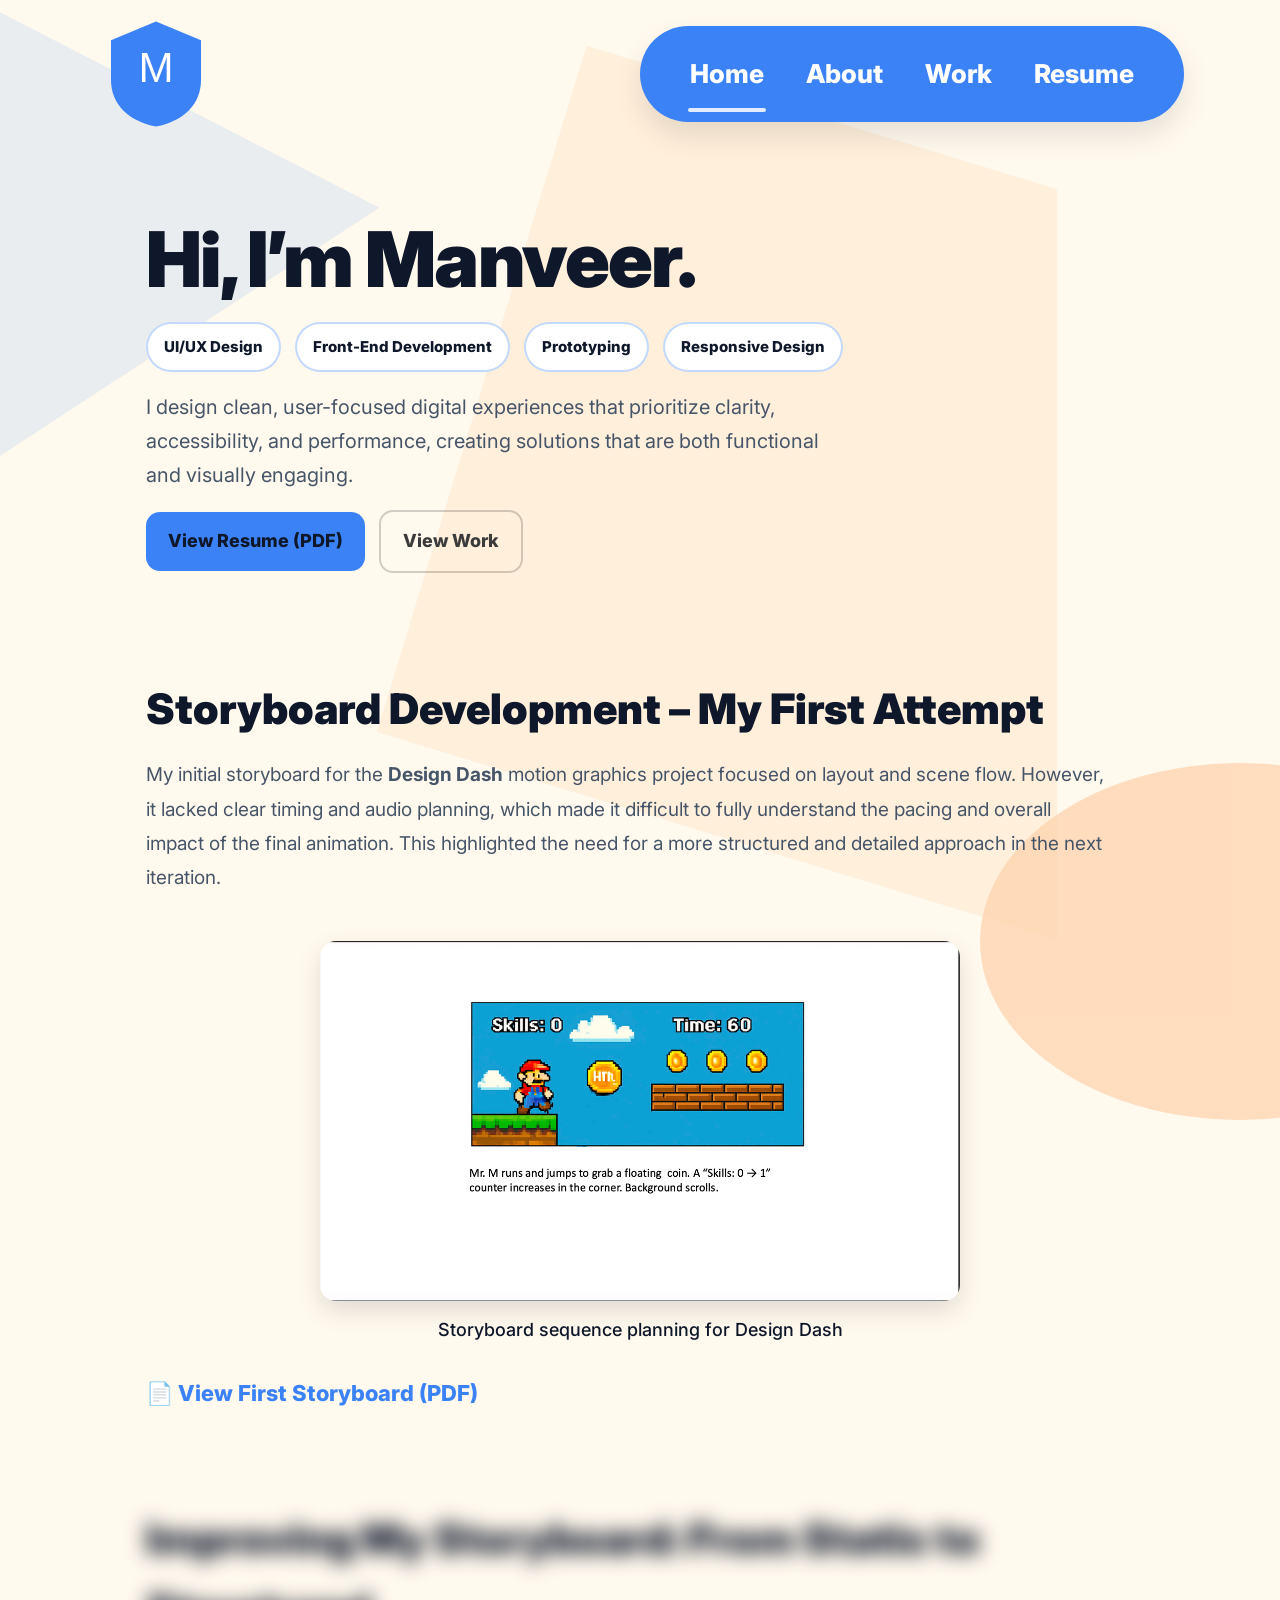
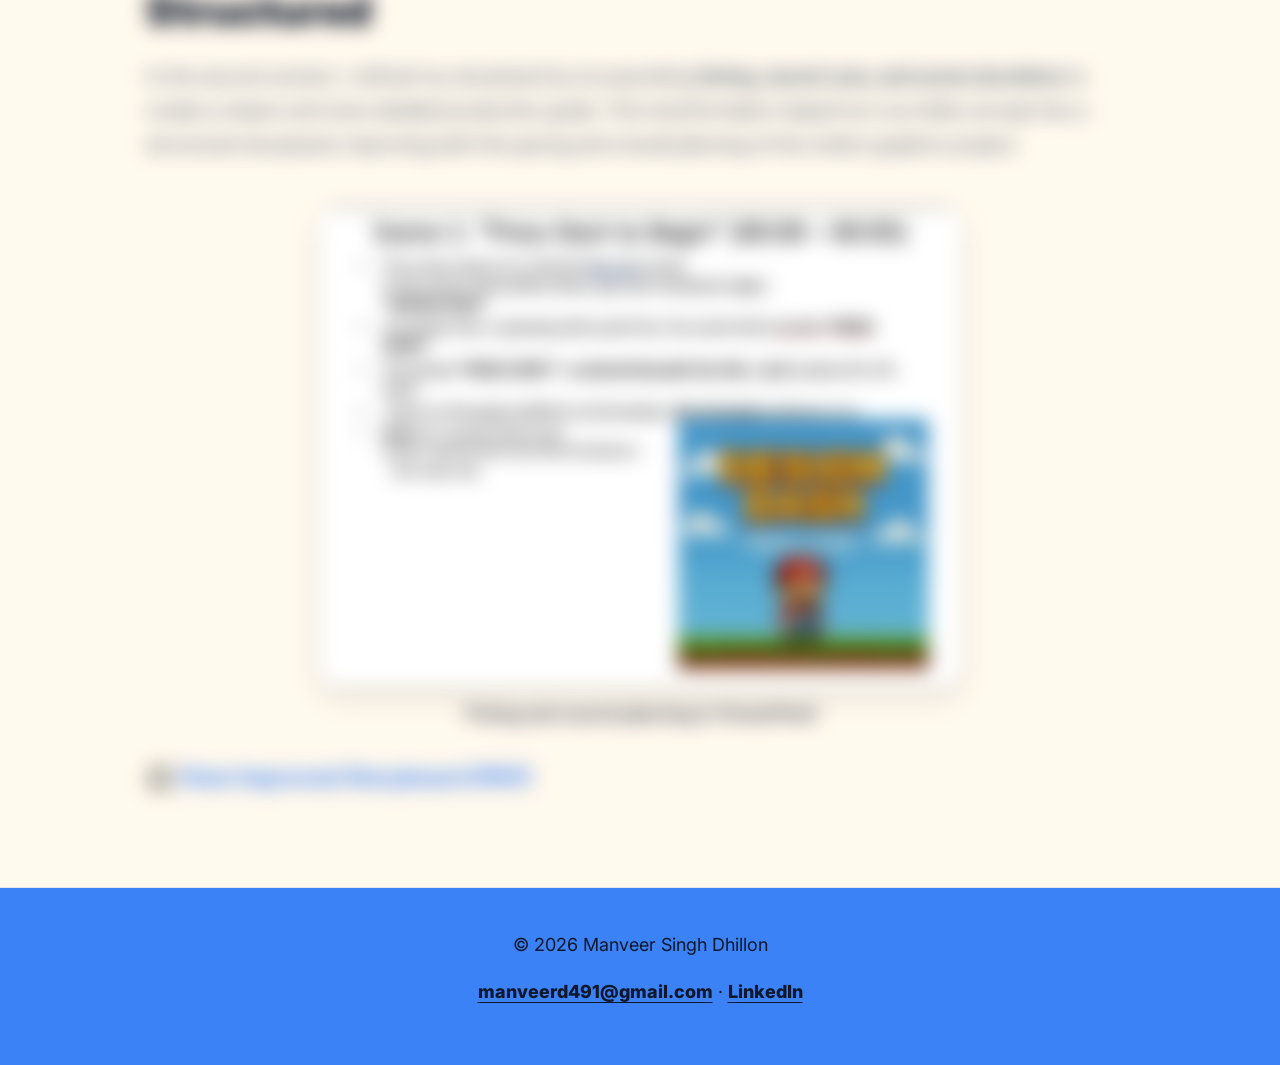
==== commit e68d7e6d: "Update index.html" ====
--- a/index.html
+++ b/index.html
@@ -41,12 +41,7 @@
   <div class="container hero-inner">
     <div class="hero-content hero-load">
       <h1>Hi, I’m Manveer.</h1>
-
-      <p class="lead">
-       I design clean, user-focused digital experiences that prioritize clarity, accessibility, and performance, creating solutions that are both functional and visually engaging.
-      </p>
-
-      <div class="hero-cta-block">
+ <div class="hero-cta-block">
         <ul class="skill-strip">
           <li>UI/UX Design</li>
           <li>Front-End Development</li>
@@ -54,6 +49,11 @@
           <li>Responsive Design</li>
         </ul>
 
+      <p class="lead">
+       I design clean, user-focused digital experiences that prioritize clarity, accessibility, and performance, creating solutions that are both functional and visually engaging.
+      </p>
+
+     
         <div class="hero-actions">
           <a class="btn btn-primary"
              href="assets/Manveer_Singh_Dhillon_Resume.pdf"
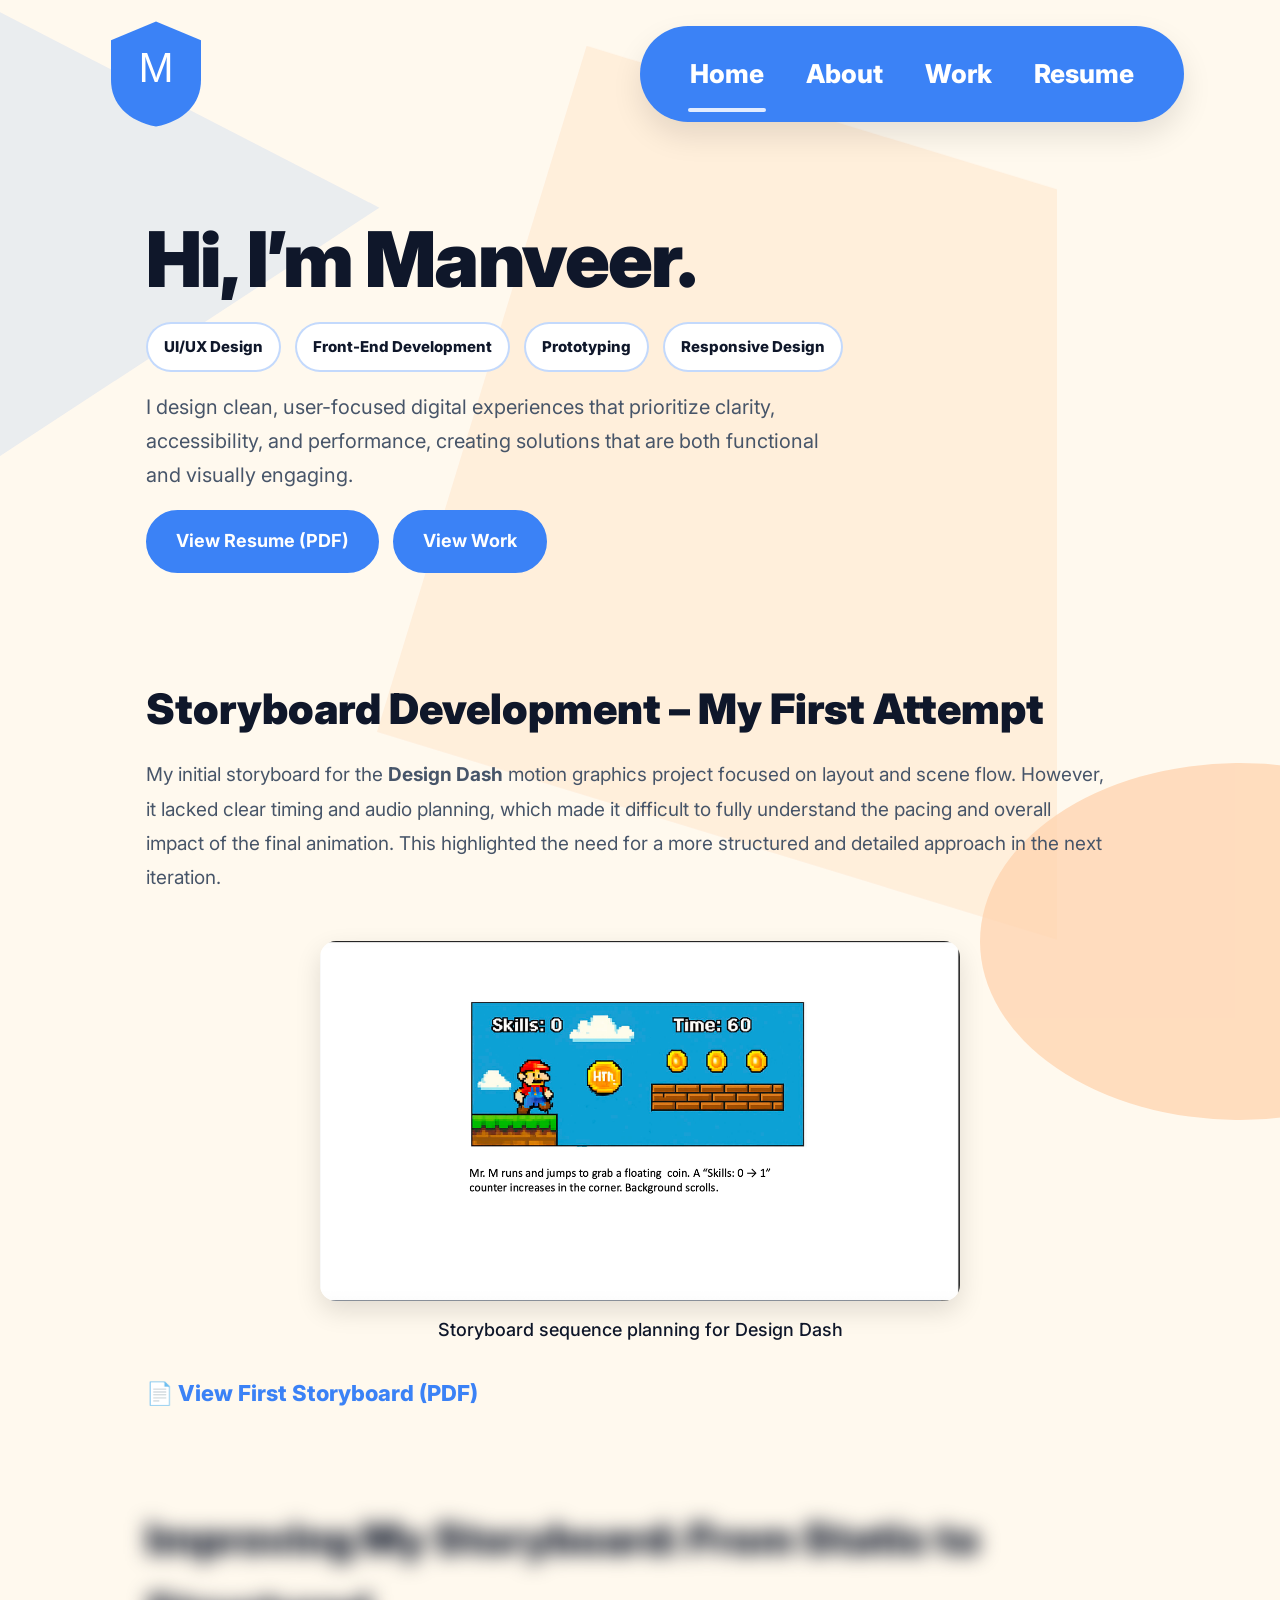
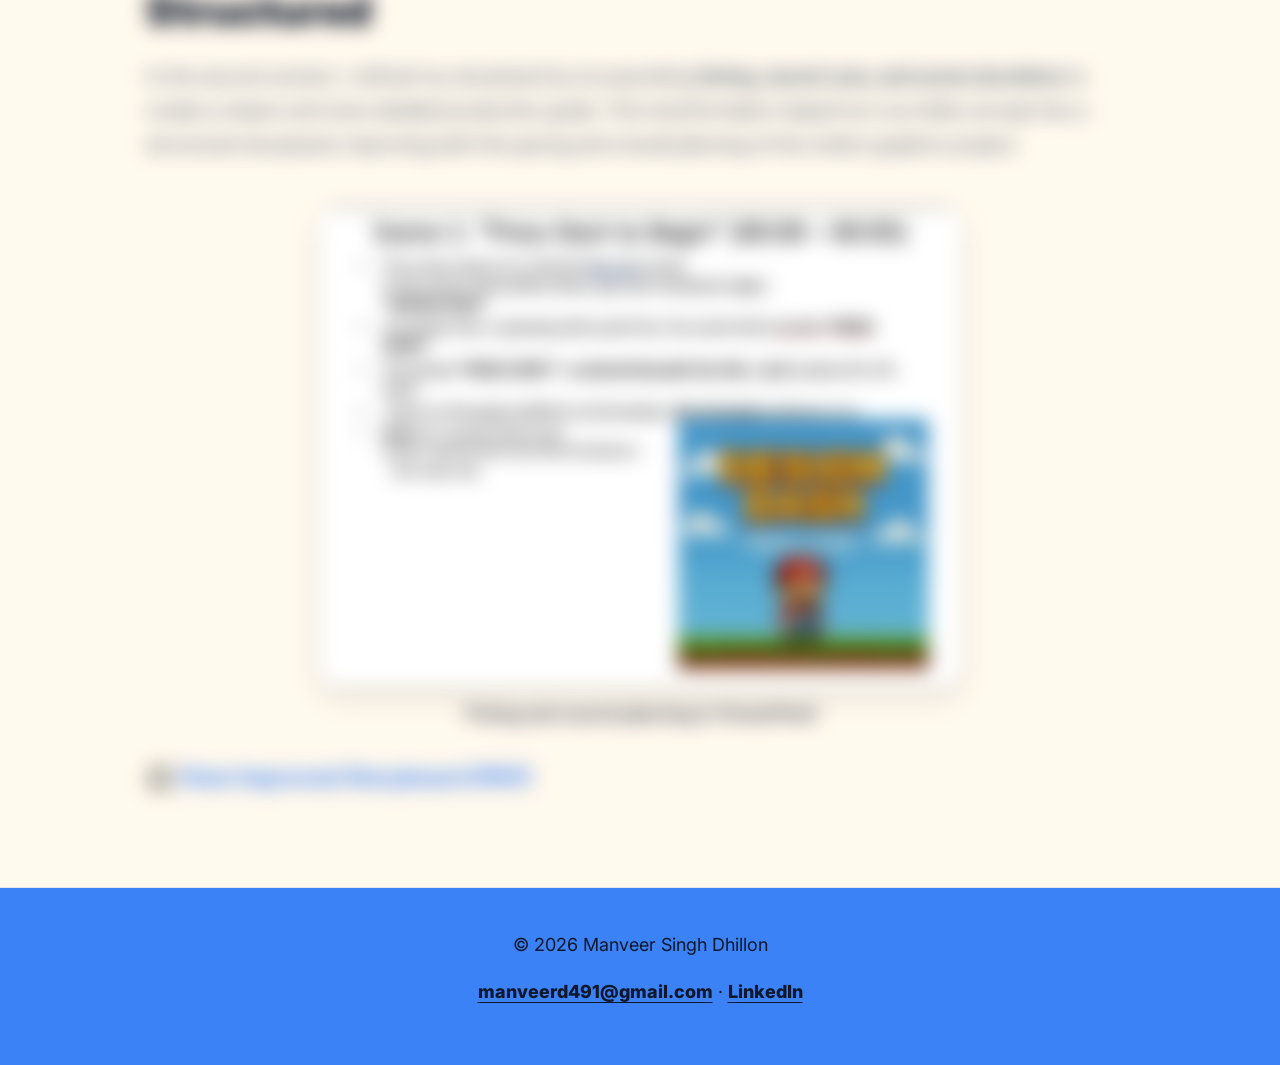
==== commit 950bea8e: "Update index.html" ====
--- a/index.html
+++ b/index.html
@@ -142,6 +142,8 @@
       <a href="https://www.linkedin.com/in/manveer-dhillon-099b882b0" target="_blank" rel="noopener">LinkedIn</a>
     </p>
   </footer>
-
+<button id="backToTop" class="back-to-top" aria-label="Back to top">
+  ↑
+</button>
 </body>
 </html>
--- a/style.css
+++ b/style.css
@@ -2090,17 +2090,19 @@
 .page-digital-health b{
   font-weight: 700 !important;
 }
-.blue-margin{
+.page-digital-health .blue-margin{
   display: inline-block;
-  padding: 24px;                 /* 👈 this is the “margin” look */
-  background: #8fb7ff;           /* blue color */
-  border-radius: 32px;           /* rounded outside */
-}
-
-.blue-margin img{
+  padding: 0px;              /* small spacing between border & image */
+  border: 6px solid #8fb7ff; /* 👈 thin blue line */
+  border-radius: 22px;       /* match phone curve */
+  background: transparent;
+}
+
+.page-digital-health .blue-margin img{
   display: block;
-  border-radius: 20px;           /* rounded image */
-  background: #fff;              /* keeps image clean */
+  max-width: 260px;
+  height: auto;
+  border-radius: 18px;
 }
 
 /* =========================
@@ -2331,13 +2333,12 @@
 
 .goal-card{
   background: #fff9ee;
-  border: 3px solid #8fb7ff;
+  border: 1px solid #dbeafe;   /* lighter blue */
   border-radius: 28px;
   padding: 40px 30px;
   text-align: center;
   transition: transform .25s ease, box-shadow .25s ease;
 }
-
 .goal-card:hover{
   transform: translateY(-8px);
   box-shadow: 0 20px 40px rgba(0,0,0,0.08);
@@ -5470,21 +5471,23 @@
   line-height: 1;
 }
 
-/* RIGHT “phone/card” look */
 .page-studybuddy .sb-phone{
-  background: #7BA8FF;
+  background: transparent;
+  padding: 0;
   border-radius: 24px;
-  padding: 4px; /* thinner border */
+  border: 1.5px solid rgba(123, 168, 255, 0.6);
   box-shadow: 0 8px 15px rgba(0,0,0,0.12);
-}
-.page-studybuddy .sb-phone img{
-  width: 100%;
-  height: auto;
-  display: block;
-  border-radius: 22px;
+  overflow: hidden;   /* important */
+  display: inline-block;
+}
+.page-studybuddy .sb-phone{
   background: #fff;
-}
-
+  padding: 2px;
+  border-radius: 24px;
+  border: 5.5px solid rgba(123, 168, 255, 0.6);
+  overflow: hidden;
+  display: inline-block;
+}
 /* responsive */
 @media (max-width: 900px){
   .page-studybuddy .sb-hero__inner{
@@ -8824,3 +8827,68 @@
   }
 }
 
+.btn{
+  display: inline-flex;
+  align-items: center;
+  gap: 10px;
+
+  padding: 14px 28px;
+  border-radius: 40px;
+
+  font-size: 18px;
+  font-weight: 700;
+  text-decoration: none;
+
+  color: white;
+  background: #3B82F6;          
+  border: 2px solid #3B82F6;        
+
+  transition: all 0.3s ease;
+}
+.btn:hover{
+  background: #3B82F6;
+  color: #fff;
+  transform: translateY(-2px);
+  box-shadow: 0 10px 25px rgba(59,130,246,0.25);
+}
+.btn:active{
+  transform: scale(0.97);
+}
+.btn span{
+  transition: transform 0.3s ease;
+}
+
+.btn:hover span{
+  transform: translateX(5px);
+}
+
+.back-to-top{
+  position: fixed;
+  right: 24px;
+  bottom: 24px;
+  width: 52px;
+  height: 52px;
+  border: none;
+  border-radius: 50%;
+  background: orange;
+  color: #fff;
+  font-size: 24px;
+  font-weight: 700;
+  cursor: pointer;
+  box-shadow: 0 8px 18px rgba(0,0,0,0.18);
+  display: none;
+  align-items: center;
+  justify-content: center;
+  z-index: 9999;
+  transition: all 0.25s ease;
+}
+
+.back-to-top:hover{
+  background: #FFC07A;
+  color: #000;
+  transform: translateY(-2px);
+}
+
+.back-to-top.show{
+  display: flex;
+}
